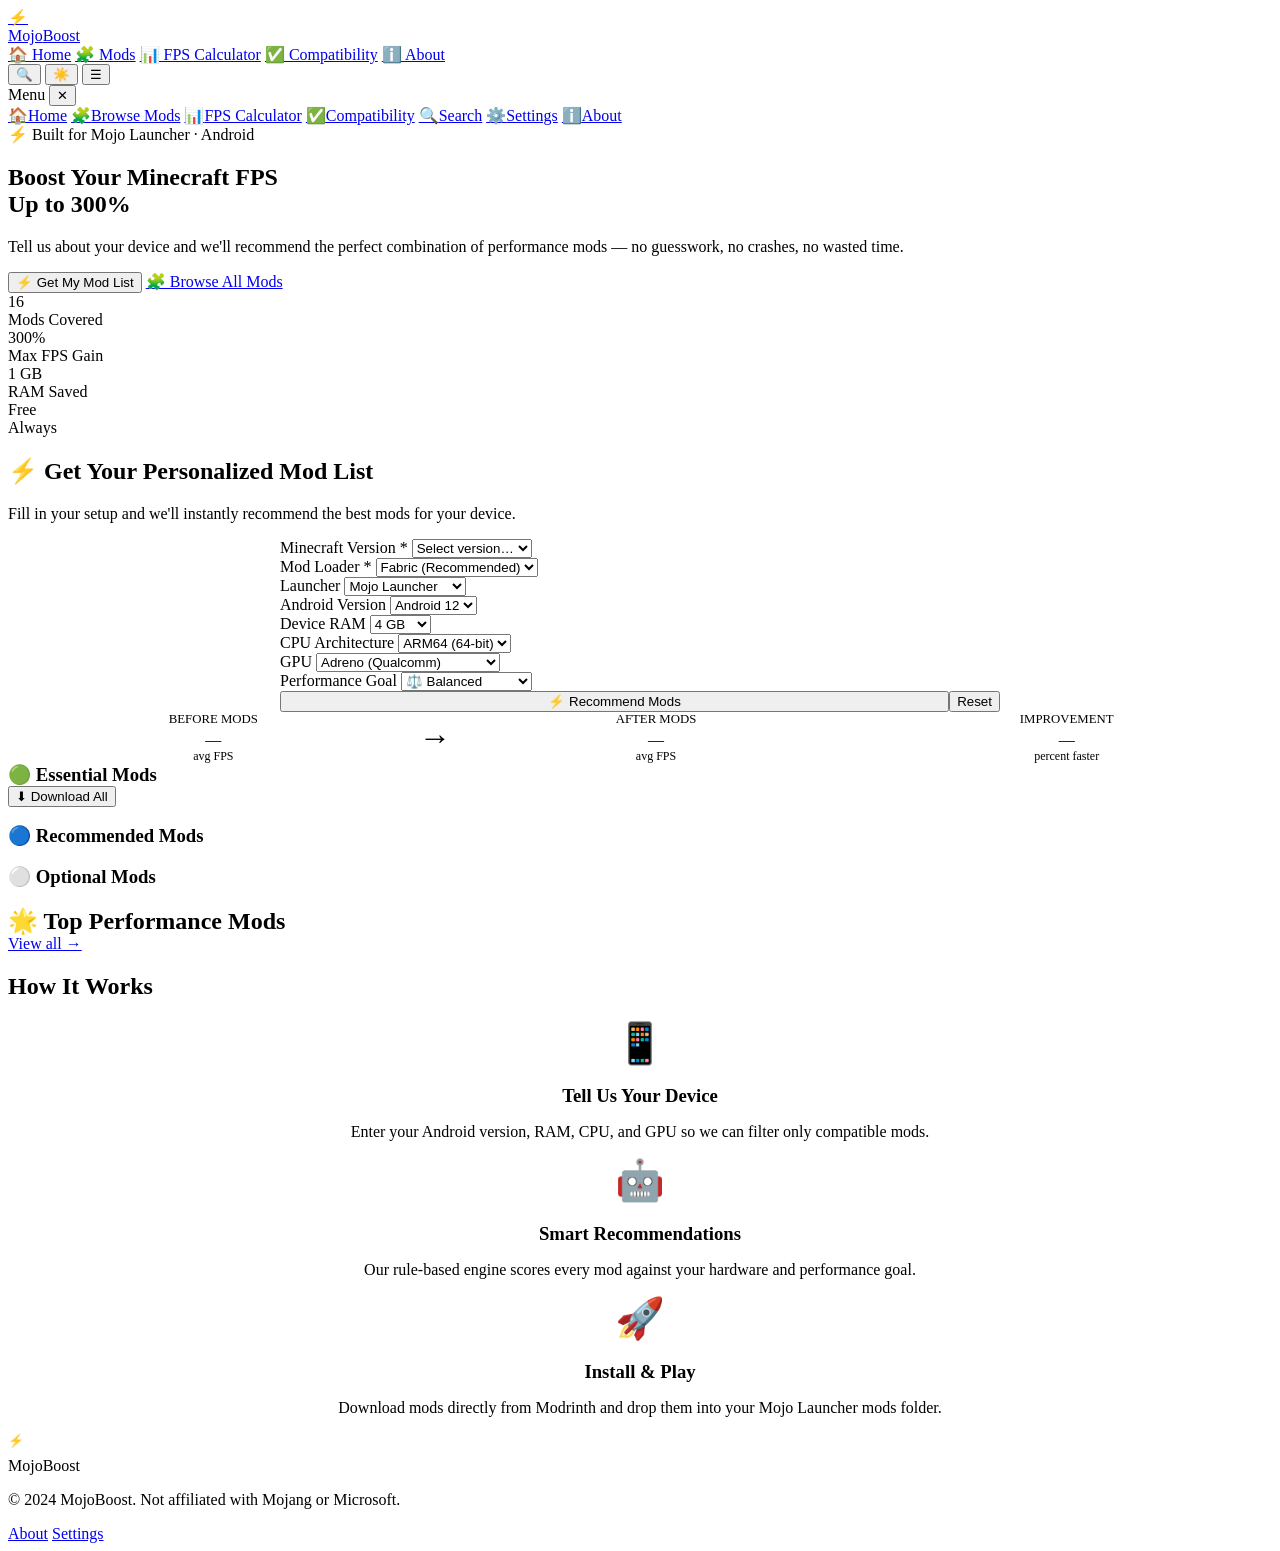
==== index.html @ 6d7172f8 "Add files via upload" ====
<!DOCTYPE html>
<html lang="en">
<head>
<meta charset="UTF-8"/>
<meta name="viewport" content="width=device-width,initial-scale=1"/>
<title>MojoBoost — Best Minecraft Performance Mods for Mojo Launcher</title>
<meta name="description" content="Get personalized Minecraft performance mod recommendations for Mojo Launcher on Android. Boost FPS, reduce lag, save battery."/>
<meta name="theme-color" content="#22c55e"/>
<link rel="manifest" href="manifest.json"/>
<link rel="stylesheet" href="css/main.css"/>
<link rel="stylesheet" href="css/animations.css"/>
</head>
<body>
<div class="page-wrapper">

<!-- Navbar -->
<nav class="navbar" role="navigation" aria-label="Main navigation">
  <div class="container navbar-inner">
    <a href="index.html" class="nav-logo">
      <div class="logo-icon">⚡</div>
      <span class="logo-text">Mojo<span class="logo-boost">Boost</span></span>
    </a>
    <div class="nav-links">
      <a href="index.html"         class="nav-link">🏠 Home</a>
      <a href="mods.html"          class="nav-link">🧩 Mods</a>
      <a href="calculator.html"    class="nav-link">📊 FPS Calculator</a>
      <a href="compatibility.html" class="nav-link">✅ Compatibility</a>
      <a href="about.html"         class="nav-link">ℹ️ About</a>
    </div>
    <div class="nav-spacer"></div>
    <div class="nav-actions">
      <button class="nav-btn" id="navSearchBtn" aria-label="Search mods">🔍</button>
      <button class="nav-btn" id="themeToggle"  aria-label="Toggle theme">☀️</button>
      <button class="nav-btn nav-menu-btn" id="menuBtn" aria-label="Open menu">☰</button>
    </div>
  </div>
</nav>

<!-- Mobile Drawer -->
<div class="mobile-drawer" id="mobileDrawer" role="dialog" aria-modal="true" aria-label="Navigation menu">
  <div class="drawer-backdrop" id="drawerBackdrop"></div>
  <div class="drawer-panel">
    <div class="drawer-header">
      <span class="font-bold">Menu</span>
      <button class="drawer-close" id="drawerClose" aria-label="Close menu">✕</button>
    </div>
    <a href="index.html"         class="drawer-nav-link"><span class="drawer-nav-icon">🏠</span>Home</a>
    <a href="mods.html"          class="drawer-nav-link"><span class="drawer-nav-icon">🧩</span>Browse Mods</a>
    <a href="calculator.html"    class="drawer-nav-link"><span class="drawer-nav-icon">📊</span>FPS Calculator</a>
    <a href="compatibility.html" class="drawer-nav-link"><span class="drawer-nav-icon">✅</span>Compatibility</a>
    <a href="search.html"        class="drawer-nav-link"><span class="drawer-nav-icon">🔍</span>Search</a>
    <a href="settings.html"      class="drawer-nav-link"><span class="drawer-nav-icon">⚙️</span>Settings</a>
    <a href="about.html"         class="drawer-nav-link"><span class="drawer-nav-icon">ℹ️</span>About</a>
  </div>
</div>

<main class="main-content">
<div class="container">

  <!-- Hero -->
  <section class="hero">
    <div class="hero-badge">⚡ Built for Mojo Launcher · Android</div>
    <h1 class="hero-title">
      Boost Your Minecraft FPS<br>
      <span class="accent">Up to 300%</span>
    </h1>
    <p class="hero-desc">
      Tell us about your device and we'll recommend the perfect combination of performance mods — no guesswork, no crashes, no wasted time.
    </p>
    <div class="hero-actions">
      <button class="btn btn-primary btn-lg" onclick="document.getElementById('recommender').scrollIntoView({behavior:'smooth'})">
        ⚡ Get My Mod List
      </button>
      <a href="mods.html" class="btn btn-secondary btn-lg">🧩 Browse All Mods</a>
    </div>
    <div class="hero-stats">
      <div class="stat-item"><div class="stat-value" id="statMods">16</div><div class="stat-label">Mods Covered</div></div>
      <div class="stat-item"><div class="stat-value">300%</div><div class="stat-label">Max FPS Gain</div></div>
      <div class="stat-item"><div class="stat-value">1 GB</div><div class="stat-label">RAM Saved</div></div>
      <div class="stat-item"><div class="stat-value">Free</div><div class="stat-label">Always</div></div>
    </div>
  </section>

  <!-- Recommender -->
  <section class="section" id="recommender">
    <h2 class="section-title">⚡ Get Your Personalized Mod List</h2>
    <p class="section-subtitle">Fill in your setup and we'll instantly recommend the best mods for your device.</p>

    <div class="card card-glass" style="max-width:720px;margin-inline:auto;">
      <div class="grid-2" style="gap:var(--sp-4)">

        <div class="form-group">
          <label class="form-label" for="r-version">Minecraft Version <span class="required">*</span></label>
          <select class="form-select" id="r-version">
            <option value="">Select version…</option>
            <option value="1.21">1.21</option>
            <option value="1.20">1.20.x</option>
            <option value="1.19">1.19.x</option>
            <option value="1.18">1.18.x</option>
            <option value="1.17">1.17.x</option>
            <option value="1.16">1.16.x</option>
          </select>
        </div>

        <div class="form-group">
          <label class="form-label" for="r-loader">Mod Loader <span class="required">*</span></label>
          <select class="form-select" id="r-loader">
            <option value="Fabric" selected>Fabric (Recommended)</option>
            <option value="Quilt">Quilt</option>
            <option value="NeoForge">NeoForge</option>
            <option value="Forge">Forge</option>
          </select>
        </div>

        <div class="form-group">
          <label class="form-label" for="r-launcher">Launcher</label>
          <select class="form-select" id="r-launcher">
            <option value="Mojo Launcher" selected>Mojo Launcher</option>
            <option value="PojavLauncher">PojavLauncher</option>
            <option value="Official Launcher">Official Launcher</option>
            <option value="Other">Other</option>
          </select>
        </div>

        <div class="form-group">
          <label class="form-label" for="r-android">Android Version</label>
          <select class="form-select" id="r-android">
            <option value="14">Android 14</option>
            <option value="13">Android 13</option>
            <option value="12" selected>Android 12</option>
            <option value="11">Android 11</option>
            <option value="10">Android 10</option>
            <option value="9">Android 9</option>
            <option value="8">Android 8</option>
          </select>
        </div>

        <div class="form-group">
          <label class="form-label" for="r-ram">Device RAM</label>
          <select class="form-select" id="r-ram">
            <option value="1">1 GB</option>
            <option value="2">2 GB</option>
            <option value="3">3 GB</option>
            <option value="4" selected>4 GB</option>
            <option value="6">6 GB</option>
            <option value="8">8 GB+</option>
          </select>
        </div>

        <div class="form-group">
          <label class="form-label" for="r-arch">CPU Architecture</label>
          <select class="form-select" id="r-arch">
            <option value="ARM64 (64-bit)" selected>ARM64 (64-bit)</option>
            <option value="ARM32 (32-bit)">ARM32 (32-bit)</option>
            <option value="x86">x86</option>
          </select>
        </div>

        <div class="form-group">
          <label class="form-label" for="r-gpu">GPU</label>
          <select class="form-select" id="r-gpu">
            <option value="Adreno" selected>Adreno (Qualcomm)</option>
            <option value="Mali">Mali (MediaTek / Samsung)</option>
            <option value="PowerVR">PowerVR</option>
            <option value="Other">Other</option>
          </select>
        </div>

        <div class="form-group">
          <label class="form-label" for="r-goal">Performance Goal</label>
          <select class="form-select" id="r-goal">
            <option value="Maximum FPS">🚀 Maximum FPS</option>
            <option value="Balanced" selected>⚖️ Balanced</option>
            <option value="Best Graphics">🎨 Best Graphics</option>
            <option value="Battery Saver">🔋 Battery Saver</option>
          </select>
        </div>

      </div>

      <div style="margin-top:var(--sp-6);display:flex;gap:var(--sp-3);flex-wrap:wrap;">
        <button class="btn btn-primary btn-lg" id="runRecommend" style="flex:1;min-width:200px">
          ⚡ Recommend Mods
        </button>
        <button class="btn btn-ghost" id="resetForm">Reset</button>
      </div>
    </div>

    <!-- Results -->
    <div id="resultsArea" class="hidden" style="margin-top:var(--sp-8)">

      <!-- FPS estimate banner -->
      <div class="card card-glass" id="fpsBanner" style="margin-bottom:var(--sp-6);background:var(--accent-glow);border-color:var(--accent-border)">
        <div style="display:flex;align-items:center;gap:var(--sp-6);flex-wrap:wrap;">
          <div style="text-align:center;flex:1;min-width:120px">
            <div style="font-size:.8rem;color:var(--text-muted);margin-bottom:4px">BEFORE MODS</div>
            <div class="stat-value" id="fpsBefore" style="color:var(--text-muted)">—</div>
            <div style="font-size:.75rem;color:var(--text-muted)">avg FPS</div>
          </div>
          <div style="font-size:2rem">→</div>
          <div style="text-align:center;flex:1;min-width:120px">
            <div style="font-size:.8rem;color:var(--text-muted);margin-bottom:4px">AFTER MODS</div>
            <div class="stat-value fps-number" id="fpsAfter">—</div>
            <div style="font-size:.75rem;color:var(--text-secondary)">avg FPS</div>
          </div>
          <div style="text-align:center;flex:1;min-width:120px">
            <div style="font-size:.8rem;color:var(--text-muted);margin-bottom:4px">IMPROVEMENT</div>
            <div class="stat-value" id="fpsGain" style="color:var(--accent)">—</div>
            <div style="font-size:.75rem;color:var(--text-secondary)">percent faster</div>
          </div>
        </div>
      </div>

      <!-- Warnings/notes -->
      <div id="notesArea"></div>

      <!-- Essential mods -->
      <div id="essentialSection" class="hidden">
        <div class="flex-between mb-4">
          <h3 class="section-title" style="margin:0">🟢 Essential Mods</h3>
          <button class="btn btn-primary btn-sm" id="downloadAllBtn">⬇ Download All</button>
        </div>
        <div class="grid-3" id="essentialGrid"></div>
      </div>

      <!-- Recommended mods -->
      <div id="recommendedSection" class="hidden" style="margin-top:var(--sp-8)">
        <h3 class="section-title">🔵 Recommended Mods</h3>
        <div class="grid-3" id="recommendedGrid"></div>
      </div>

      <!-- Optional mods -->
      <div id="optionalSection" class="hidden" style="margin-top:var(--sp-8)">
        <h3 class="section-title">⚪ Optional Mods</h3>
        <div class="grid-3" id="optionalGrid"></div>
      </div>

    </div>
  </section>

  <!-- Featured Mods -->
  <section class="section">
    <div class="flex-between mb-6">
      <h2 class="section-title" style="margin:0">🌟 Top Performance Mods</h2>
      <a href="mods.html" class="btn btn-ghost btn-sm">View all →</a>
    </div>
    <div class="grid-3" id="featuredGrid"></div>
  </section>

  <!-- How it works -->
  <section class="section">
    <h2 class="section-title text-center">How It Works</h2>
    <div class="grid-3">
      <div class="card card-sm reveal" style="text-align:center">
        <div style="font-size:2.5rem;margin-bottom:var(--sp-3)">📱</div>
        <h3 style="font-weight:700;margin-bottom:var(--sp-2)">Tell Us Your Device</h3>
        <p class="text-secondary text-sm">Enter your Android version, RAM, CPU, and GPU so we can filter only compatible mods.</p>
      </div>
      <div class="card card-sm reveal delay-2" style="text-align:center">
        <div style="font-size:2.5rem;margin-bottom:var(--sp-3)">🤖</div>
        <h3 style="font-weight:700;margin-bottom:var(--sp-2)">Smart Recommendations</h3>
        <p class="text-secondary text-sm">Our rule-based engine scores every mod against your hardware and performance goal.</p>
      </div>
      <div class="card card-sm reveal delay-4" style="text-align:center">
        <div style="font-size:2.5rem;margin-bottom:var(--sp-3)">🚀</div>
        <h3 style="font-weight:700;margin-bottom:var(--sp-2)">Install & Play</h3>
        <p class="text-secondary text-sm">Download mods directly from Modrinth and drop them into your Mojo Launcher mods folder.</p>
      </div>
    </div>
  </section>

</div>
</main>

<footer class="footer">
  <div class="container footer-inner">
    <div class="footer-brand">
      <div class="nav-logo">
        <div class="logo-icon" style="width:24px;height:24px;font-size:.8rem">⚡</div>
        <span>Mojo<span class="logo-boost">Boost</span></span>
      </div>
    </div>
    <p class="footer-copy">© 2024 MojoBoost. Not affiliated with Mojang or Microsoft.</p>
    <div class="footer-links">
      <a href="about.html"    class="footer-link">About</a>
      <a href="settings.html" class="footer-link">Settings</a>
    </div>
  </div>
</footer>

</div><!-- page-wrapper -->
<div id="toastContainer" class="toast-container"></div>

<script src="js/mods-data.js"></script>
<script src="js/recommendation-engine.js"></script>
<script src="js/app.js"></script>
<script>
// Home page logic
document.addEventListener("DOMContentLoaded", () => {
  // Featured mods
  const featured = MODS_DB.filter(m => m.featured).slice(0,3);
  document.getElementById("featuredGrid").innerHTML = featured.map(m => renderModCard(m)).join("");
  initScrollReveal();

  // Recommend button
  document.getElementById("runRecommend").addEventListener("click", runRecommendation);
  document.getElementById("resetForm").addEventListener("click", () => {
    document.getElementById("resultsArea").classList.add("hidden");
    Toast.show("Form reset", "info");
  });
});

function runRecommendation() {
  const config = {
    mcVersion:      document.getElementById("r-version").value,
    modLoader:      document.getElementById("r-loader").value,
    launcher:       document.getElementById("r-launcher").value,
    androidVersion: document.getElementById("r-android").value,
    ram:            document.getElementById("r-ram").value,
    cpuArch:        document.getElementById("r-arch").value,
    gpu:            document.getElementById("r-gpu").value,
    goal:           document.getElementById("r-goal").value
  };

  if (!config.mcVersion) { Toast.show("Please select a Minecraft version", "warning"); return; }

  const btn = document.getElementById("runRecommend");
  btn.textContent = "⏳ Analyzing…";
  btn.disabled = true;

  setTimeout(() => {
    const result = RecommendationEngine.recommend(config);
    renderResults(result);
    btn.textContent = "⚡ Recommend Mods";
    btn.disabled = false;
    document.getElementById("resultsArea").scrollIntoView({ behavior: "smooth" });
  }, 400);
}

function renderResults(result) {
  const area = document.getElementById("resultsArea");
  area.classList.remove("hidden");

  // FPS banner
  document.getElementById("fpsBefore").textContent = result.fpsEstimate.before + " FPS";
  document.getElementById("fpsAfter").textContent  = result.fpsEstimate.after  + " FPS";
  document.getElementById("fpsGain").textContent   = "+" + result.fpsEstimate.percentage + "%";

  // Notes & warnings
  const notesArea = document.getElementById("notesArea");
  notesArea.innerHTML = [...result.warnings, ...result.notes].map(n =>
    `<div class="card card-sm" style="margin-bottom:var(--sp-3);border-left:3px solid ${n.type==='warning'?'#fbbf24':'#60a5fa'}">
      <p class="text-sm">${n.text}</p>
    </div>`
  ).join("");

  // Essential
  const essSection = document.getElementById("essentialSection");
  const essGrid    = document.getElementById("essentialGrid");
  if (result.essential.length > 0) {
    essGrid.innerHTML = result.essential.map((r,i) => renderResultCard(r,i)).join("");
    essSection.classList.remove("hidden");

    // Download all
    document.getElementById("downloadAllBtn").onclick = () =>
      handleDownloadAll(result.essential.map(r => r.mod));
  } else {
    essSection.classList.add("hidden");
  }

  // Recommended
  const recSection = document.getElementById("recommendedSection");
  const recGrid    = document.getElementById("recommendedGrid");
  if (result.recommended.length > 0) {
    recGrid.innerHTML = result.recommended.map((r,i) => renderResultCard(r,i)).join("");
    recSection.classList.remove("hidden");
  } else { recSection.classList.add("hidden"); }

  // Optional
  const optSection = document.getElementById("optionalSection");
  const optGrid    = document.getElementById("optionalGrid");
  if (result.optional.length > 0) {
    optGrid.innerHTML = result.optional.map((r,i) => renderResultCard(r,i)).join("");
    optSection.classList.remove("hidden");
  } else { optSection.classList.add("hidden"); }

  initScrollReveal();
  Toast.show(`Found ${result.all.length} compatible mods!`, "success");
}
</script>
</body>
</html>
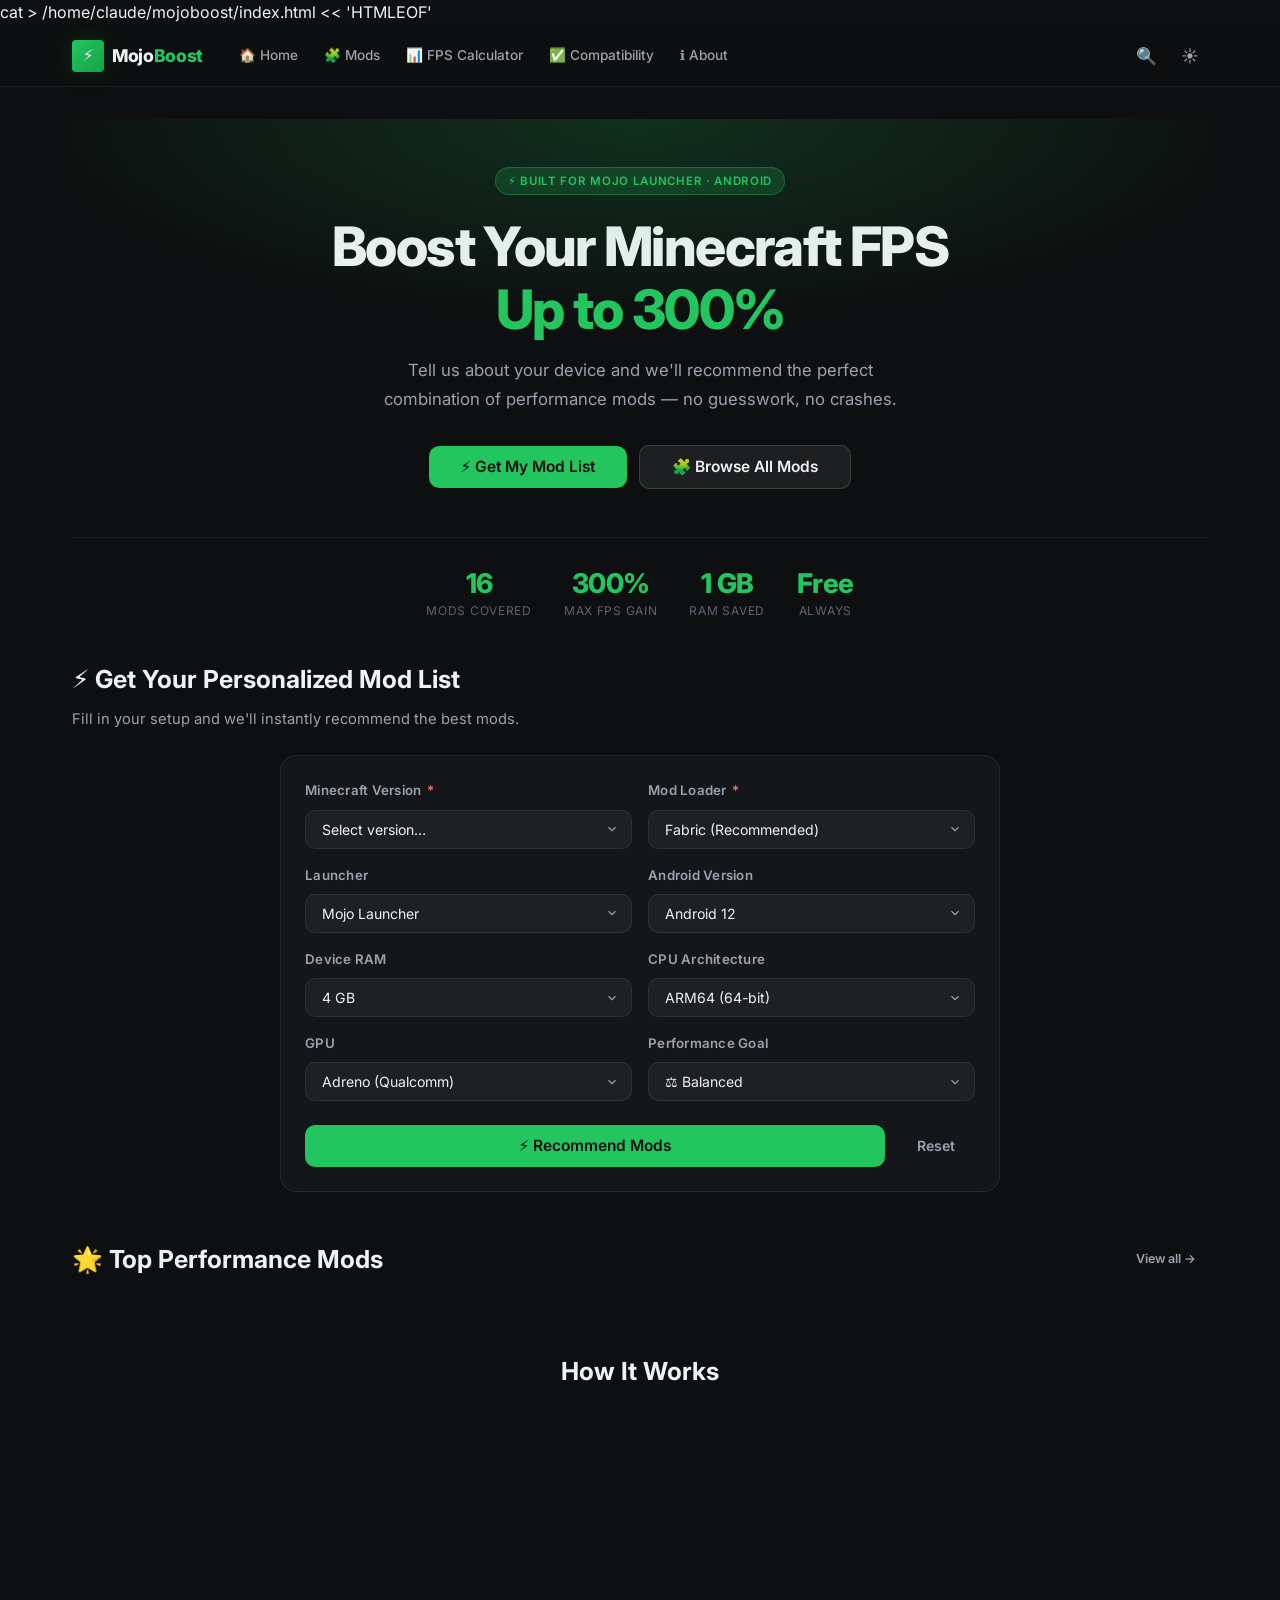
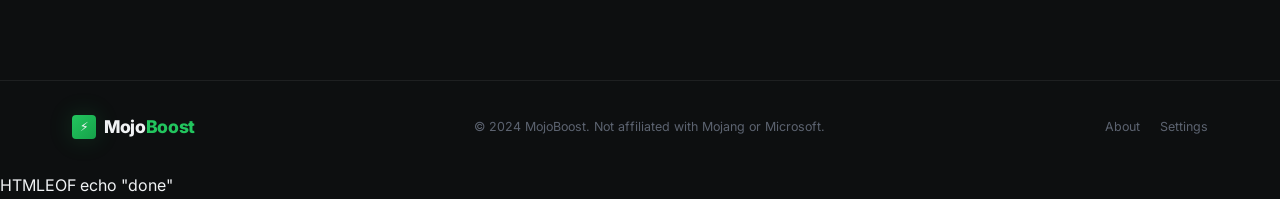
==== commit ca15459e: "Update index.html" ====
--- a/index.html
+++ b/index.html
@@ -1,10 +1,11 @@
+cat > /home/claude/mojoboost/index.html << 'HTMLEOF'
 <!DOCTYPE html>
 <html lang="en">
 <head>
 <meta charset="UTF-8"/>
 <meta name="viewport" content="width=device-width,initial-scale=1"/>
 <title>MojoBoost — Best Minecraft Performance Mods for Mojo Launcher</title>
-<meta name="description" content="Get personalized Minecraft performance mod recommendations for Mojo Launcher on Android. Boost FPS, reduce lag, save battery."/>
+<meta name="description" content="Get personalized Minecraft performance mod recommendations for Mojo Launcher on Android."/>
 <meta name="theme-color" content="#22c55e"/>
 <link rel="manifest" href="manifest.json"/>
 <link rel="stylesheet" href="css/main.css"/>
@@ -13,8 +14,7 @@
 <body>
 <div class="page-wrapper">
 
-<!-- Navbar -->
-<nav class="navbar" role="navigation" aria-label="Main navigation">
+<nav class="navbar" role="navigation">
   <div class="container navbar-inner">
     <a href="index.html" class="nav-logo">
       <div class="logo-icon">⚡</div>
@@ -29,20 +29,19 @@
     </div>
     <div class="nav-spacer"></div>
     <div class="nav-actions">
-      <button class="nav-btn" id="navSearchBtn" aria-label="Search mods">🔍</button>
-      <button class="nav-btn" id="themeToggle"  aria-label="Toggle theme">☀️</button>
+      <button class="nav-btn" id="navSearchBtn" aria-label="Search">🔍</button>
+      <button class="nav-btn" id="themeToggle" aria-label="Toggle theme">☀️</button>
       <button class="nav-btn nav-menu-btn" id="menuBtn" aria-label="Open menu">☰</button>
     </div>
   </div>
 </nav>
 
-<!-- Mobile Drawer -->
-<div class="mobile-drawer" id="mobileDrawer" role="dialog" aria-modal="true" aria-label="Navigation menu">
+<div class="mobile-drawer" id="mobileDrawer" role="dialog" aria-modal="true">
   <div class="drawer-backdrop" id="drawerBackdrop"></div>
   <div class="drawer-panel">
     <div class="drawer-header">
       <span class="font-bold">Menu</span>
-      <button class="drawer-close" id="drawerClose" aria-label="Close menu">✕</button>
+      <button class="drawer-close" id="drawerClose">✕</button>
     </div>
     <a href="index.html"         class="drawer-nav-link"><span class="drawer-nav-icon">🏠</span>Home</a>
     <a href="mods.html"          class="drawer-nav-link"><span class="drawer-nav-icon">🧩</span>Browse Mods</a>
@@ -57,7 +56,6 @@
 <main class="main-content">
 <div class="container">
 
-  <!-- Hero -->
   <section class="hero">
     <div class="hero-badge">⚡ Built for Mojo Launcher · Android</div>
     <h1 class="hero-title">
@@ -65,7 +63,7 @@
       <span class="accent">Up to 300%</span>
     </h1>
     <p class="hero-desc">
-      Tell us about your device and we'll recommend the perfect combination of performance mods — no guesswork, no crashes, no wasted time.
+      Tell us about your device and we'll recommend the perfect combination of performance mods — no guesswork, no crashes.
     </p>
     <div class="hero-actions">
       <button class="btn btn-primary btn-lg" onclick="document.getElementById('recommender').scrollIntoView({behavior:'smooth'})">
@@ -74,7 +72,7 @@
       <a href="mods.html" class="btn btn-secondary btn-lg">🧩 Browse All Mods</a>
     </div>
     <div class="hero-stats">
-      <div class="stat-item"><div class="stat-value" id="statMods">16</div><div class="stat-label">Mods Covered</div></div>
+      <div class="stat-item"><div class="stat-value">16</div><div class="stat-label">Mods Covered</div></div>
       <div class="stat-item"><div class="stat-value">300%</div><div class="stat-label">Max FPS Gain</div></div>
       <div class="stat-item"><div class="stat-value">1 GB</div><div class="stat-label">RAM Saved</div></div>
       <div class="stat-item"><div class="stat-value">Free</div><div class="stat-label">Always</div></div>
@@ -84,7 +82,13 @@
   <!-- Recommender -->
   <section class="section" id="recommender">
     <h2 class="section-title">⚡ Get Your Personalized Mod List</h2>
-    <p class="section-subtitle">Fill in your setup and we'll instantly recommend the best mods for your device.</p>
+    <p class="section-subtitle">Fill in your setup and we'll instantly recommend the best mods.</p>
+
+    <!-- Error banner (hidden by default) -->
+    <div id="errorBanner" style="display:none;background:rgba(239,68,68,.15);border:1px solid rgba(239,68,68,.3);
+      border-radius:10px;padding:12px 16px;margin-bottom:16px;color:#f87171;font-size:.9rem">
+      ⚠️ <span id="errorMsg"></span>
+    </div>
 
     <div class="card card-glass" style="max-width:720px;margin-inline:auto;">
       <div class="grid-2" style="gap:var(--sp-4)">
@@ -187,50 +191,45 @@
     </div>
 
     <!-- Results -->
-    <div id="resultsArea" class="hidden" style="margin-top:var(--sp-8)">
-
-      <!-- FPS estimate banner -->
+    <div id="resultsArea" style="display:none;margin-top:var(--sp-8)">
+
       <div class="card card-glass" id="fpsBanner" style="margin-bottom:var(--sp-6);background:var(--accent-glow);border-color:var(--accent-border)">
         <div style="display:flex;align-items:center;gap:var(--sp-6);flex-wrap:wrap;">
-          <div style="text-align:center;flex:1;min-width:120px">
-            <div style="font-size:.8rem;color:var(--text-muted);margin-bottom:4px">BEFORE MODS</div>
-            <div class="stat-value" id="fpsBefore" style="color:var(--text-muted)">—</div>
-            <div style="font-size:.75rem;color:var(--text-muted)">avg FPS</div>
+          <div style="text-align:center;flex:1;min-width:100px">
+            <div style="font-size:.75rem;color:var(--text-muted);margin-bottom:4px">BEFORE MODS</div>
+            <div class="stat-value" id="fpsBefore" style="color:var(--text-muted);font-size:1.6rem">—</div>
+            <div style="font-size:.72rem;color:var(--text-muted)">avg FPS</div>
           </div>
-          <div style="font-size:2rem">→</div>
-          <div style="text-align:center;flex:1;min-width:120px">
-            <div style="font-size:.8rem;color:var(--text-muted);margin-bottom:4px">AFTER MODS</div>
-            <div class="stat-value fps-number" id="fpsAfter">—</div>
-            <div style="font-size:.75rem;color:var(--text-secondary)">avg FPS</div>
+          <div style="font-size:1.8rem">→</div>
+          <div style="text-align:center;flex:1;min-width:100px">
+            <div style="font-size:.75rem;color:var(--text-muted);margin-bottom:4px">AFTER MODS</div>
+            <div class="stat-value" id="fpsAfter" style="font-size:1.6rem">—</div>
+            <div style="font-size:.72rem;color:var(--text-secondary)">avg FPS</div>
           </div>
-          <div style="text-align:center;flex:1;min-width:120px">
-            <div style="font-size:.8rem;color:var(--text-muted);margin-bottom:4px">IMPROVEMENT</div>
-            <div class="stat-value" id="fpsGain" style="color:var(--accent)">—</div>
-            <div style="font-size:.75rem;color:var(--text-secondary)">percent faster</div>
+          <div style="text-align:center;flex:1;min-width:100px">
+            <div style="font-size:.75rem;color:var(--text-muted);margin-bottom:4px">IMPROVEMENT</div>
+            <div class="stat-value" id="fpsGain" style="color:var(--accent);font-size:1.6rem">—</div>
+            <div style="font-size:.72rem;color:var(--text-secondary)">percent faster</div>
           </div>
         </div>
       </div>
 
-      <!-- Warnings/notes -->
       <div id="notesArea"></div>
 
-      <!-- Essential mods -->
-      <div id="essentialSection" class="hidden">
-        <div class="flex-between mb-4">
+      <div id="essentialSection" style="display:none">
+        <div style="display:flex;align-items:center;justify-content:space-between;margin-bottom:var(--sp-4);flex-wrap:wrap;gap:var(--sp-3)">
           <h3 class="section-title" style="margin:0">🟢 Essential Mods</h3>
           <button class="btn btn-primary btn-sm" id="downloadAllBtn">⬇ Download All</button>
         </div>
         <div class="grid-3" id="essentialGrid"></div>
       </div>
 
-      <!-- Recommended mods -->
-      <div id="recommendedSection" class="hidden" style="margin-top:var(--sp-8)">
+      <div id="recommendedSection" style="display:none;margin-top:var(--sp-8)">
         <h3 class="section-title">🔵 Recommended Mods</h3>
         <div class="grid-3" id="recommendedGrid"></div>
       </div>
 
-      <!-- Optional mods -->
-      <div id="optionalSection" class="hidden" style="margin-top:var(--sp-8)">
+      <div id="optionalSection" style="display:none;margin-top:var(--sp-8)">
         <h3 class="section-title">⚪ Optional Mods</h3>
         <div class="grid-3" id="optionalGrid"></div>
       </div>
@@ -238,33 +237,31 @@
     </div>
   </section>
 
-  <!-- Featured Mods -->
   <section class="section">
-    <div class="flex-between mb-6">
+    <div style="display:flex;align-items:center;justify-content:space-between;margin-bottom:var(--sp-6);flex-wrap:wrap;gap:var(--sp-3)">
       <h2 class="section-title" style="margin:0">🌟 Top Performance Mods</h2>
       <a href="mods.html" class="btn btn-ghost btn-sm">View all →</a>
     </div>
     <div class="grid-3" id="featuredGrid"></div>
   </section>
 
-  <!-- How it works -->
   <section class="section">
     <h2 class="section-title text-center">How It Works</h2>
     <div class="grid-3">
       <div class="card card-sm reveal" style="text-align:center">
-        <div style="font-size:2.5rem;margin-bottom:var(--sp-3)">📱</div>
+        <div style="font-size:2.2rem;margin-bottom:var(--sp-3)">📱</div>
         <h3 style="font-weight:700;margin-bottom:var(--sp-2)">Tell Us Your Device</h3>
         <p class="text-secondary text-sm">Enter your Android version, RAM, CPU, and GPU so we can filter only compatible mods.</p>
       </div>
-      <div class="card card-sm reveal delay-2" style="text-align:center">
-        <div style="font-size:2.5rem;margin-bottom:var(--sp-3)">🤖</div>
+      <div class="card card-sm reveal" style="text-align:center">
+        <div style="font-size:2.2rem;margin-bottom:var(--sp-3)">🤖</div>
         <h3 style="font-weight:700;margin-bottom:var(--sp-2)">Smart Recommendations</h3>
         <p class="text-secondary text-sm">Our rule-based engine scores every mod against your hardware and performance goal.</p>
       </div>
-      <div class="card card-sm reveal delay-4" style="text-align:center">
-        <div style="font-size:2.5rem;margin-bottom:var(--sp-3)">🚀</div>
+      <div class="card card-sm reveal" style="text-align:center">
+        <div style="font-size:2.2rem;margin-bottom:var(--sp-3)">🚀</div>
         <h3 style="font-weight:700;margin-bottom:var(--sp-2)">Install & Play</h3>
-        <p class="text-secondary text-sm">Download mods directly from Modrinth and drop them into your Mojo Launcher mods folder.</p>
+        <p class="text-secondary text-sm">Download mods from Modrinth and drop them into your Mojo Launcher mods folder.</p>
       </div>
     </div>
   </section>
@@ -274,11 +271,9 @@
 
 <footer class="footer">
   <div class="container footer-inner">
-    <div class="footer-brand">
-      <div class="nav-logo">
-        <div class="logo-icon" style="width:24px;height:24px;font-size:.8rem">⚡</div>
-        <span>Mojo<span class="logo-boost">Boost</span></span>
-      </div>
+    <div class="nav-logo">
+      <div class="logo-icon" style="width:24px;height:24px;font-size:.8rem">⚡</div>
+      <span>Mojo<span class="logo-boost">Boost</span></span>
     </div>
     <p class="footer-copy">© 2024 MojoBoost. Not affiliated with Mojang or Microsoft.</p>
     <div class="footer-links">
@@ -288,31 +283,59 @@
   </div>
 </footer>
 
-</div><!-- page-wrapper -->
+</div>
 <div id="toastContainer" class="toast-container"></div>
 
 <script src="js/mods-data.js"></script>
 <script src="js/recommendation-engine.js"></script>
 <script src="js/app.js"></script>
 <script>
-// Home page logic
-document.addEventListener("DOMContentLoaded", () => {
+document.addEventListener("DOMContentLoaded", function() {
+
+  // Check scripts loaded
+  if (typeof MODS_DB === "undefined") {
+    showError("mods-data.js failed to load. Check your js/ folder on GitHub.");
+    return;
+  }
+  if (typeof RecommendationEngine === "undefined") {
+    showError("recommendation-engine.js failed to load. Check your js/ folder on GitHub.");
+    return;
+  }
+
   // Featured mods
-  const featured = MODS_DB.filter(m => m.featured).slice(0,3);
-  document.getElementById("featuredGrid").innerHTML = featured.map(m => renderModCard(m)).join("");
+  try {
+    var featured = MODS_DB.filter(function(m){ return m.featured; }).slice(0,3);
+    document.getElementById("featuredGrid").innerHTML = featured.map(function(m){ return renderModCard(m); }).join("");
+  } catch(e) { console.error("Featured mods error:", e); }
+
   initScrollReveal();
 
-  // Recommend button
   document.getElementById("runRecommend").addEventListener("click", runRecommendation);
-  document.getElementById("resetForm").addEventListener("click", () => {
-    document.getElementById("resultsArea").classList.add("hidden");
-    Toast.show("Form reset", "info");
+  document.getElementById("resetForm").addEventListener("click", function() {
+    document.getElementById("resultsArea").style.display = "none";
+    hideError();
   });
 });
 
+function showError(msg) {
+  document.getElementById("errorMsg").textContent = msg;
+  document.getElementById("errorBanner").style.display = "block";
+}
+function hideError() {
+  document.getElementById("errorBanner").style.display = "none";
+}
+
 function runRecommendation() {
-  const config = {
-    mcVersion:      document.getElementById("r-version").value,
+  hideError();
+
+  var version = document.getElementById("r-version").value;
+  if (!version) {
+    showError("Please select a Minecraft version first.");
+    return;
+  }
+
+  var config = {
+    mcVersion:      version,
     modLoader:      document.getElementById("r-loader").value,
     launcher:       document.getElementById("r-launcher").value,
     androidVersion: document.getElementById("r-android").value,
@@ -322,71 +345,69 @@
     goal:           document.getElementById("r-goal").value
   };
 
-  if (!config.mcVersion) { Toast.show("Please select a Minecraft version", "warning"); return; }
-
-  const btn = document.getElementById("runRecommend");
+  var btn = document.getElementById("runRecommend");
   btn.textContent = "⏳ Analyzing…";
   btn.disabled = true;
 
-  setTimeout(() => {
-    const result = RecommendationEngine.recommend(config);
-    renderResults(result);
+  setTimeout(function() {
+    try {
+      var result = RecommendationEngine.recommend(config);
+      renderResults(result);
+      document.getElementById("resultsArea").scrollIntoView({ behavior: "smooth" });
+    } catch(e) {
+      showError("Something went wrong: " + e.message);
+      console.error(e);
+    }
     btn.textContent = "⚡ Recommend Mods";
     btn.disabled = false;
-    document.getElementById("resultsArea").scrollIntoView({ behavior: "smooth" });
-  }, 400);
+  }, 300);
 }
 
 function renderResults(result) {
-  const area = document.getElementById("resultsArea");
-  area.classList.remove("hidden");
-
-  // FPS banner
+  document.getElementById("resultsArea").style.display = "block";
+
   document.getElementById("fpsBefore").textContent = result.fpsEstimate.before + " FPS";
   document.getElementById("fpsAfter").textContent  = result.fpsEstimate.after  + " FPS";
   document.getElementById("fpsGain").textContent   = "+" + result.fpsEstimate.percentage + "%";
 
-  // Notes & warnings
-  const notesArea = document.getElementById("notesArea");
-  notesArea.innerHTML = [...result.warnings, ...result.notes].map(n =>
-    `<div class="card card-sm" style="margin-bottom:var(--sp-3);border-left:3px solid ${n.type==='warning'?'#fbbf24':'#60a5fa'}">
-      <p class="text-sm">${n.text}</p>
-    </div>`
-  ).join("");
-
-  // Essential
-  const essSection = document.getElementById("essentialSection");
-  const essGrid    = document.getElementById("essentialGrid");
+  var notesArea = document.getElementById("notesArea");
+  notesArea.innerHTML = [].concat(result.warnings, result.notes).map(function(n) {
+    return '<div class="card card-sm" style="margin-bottom:var(--sp-3);border-left:3px solid ' +
+      (n.type==="warning" ? "#fbbf24" : "#60a5fa") + '"><p class="text-sm">' + n.text + "</p></div>";
+  }).join("");
+
+  var essSection = document.getElementById("essentialSection");
+  var essGrid    = document.getElementById("essentialGrid");
   if (result.essential.length > 0) {
-    essGrid.innerHTML = result.essential.map((r,i) => renderResultCard(r,i)).join("");
-    essSection.classList.remove("hidden");
-
-    // Download all
-    document.getElementById("downloadAllBtn").onclick = () =>
-      handleDownloadAll(result.essential.map(r => r.mod));
-  } else {
-    essSection.classList.add("hidden");
+    essGrid.innerHTML = result.essential.map(function(r,i){ return renderResultCard(r,i); }).join("");
+    essSection.style.display = "block";
+    document.getElementById("downloadAllBtn").onclick = function() {
+      handleDownloadAll(result.essential.map(function(r){ return r.mod; }));
+    };
+  } else { essSection.style.display = "none"; }
+
+  var recSection = document.getElementById("recommendedSection");
+  var recGrid    = document.getElementById("recommendedGrid");
+  if (result.recommended.length > 0) {
+    recGrid.innerHTML = result.recommended.map(function(r,i){ return renderResultCard(r,i); }).join("");
+    recSection.style.display = "block";
+  } else { recSection.style.display = "none"; }
+
+  var optSection = document.getElementById("optionalSection");
+  var optGrid    = document.getElementById("optionalGrid");
+  if (result.optional.length > 0) {
+    optGrid.innerHTML = result.optional.map(function(r,i){ return renderResultCard(r,i); }).join("");
+    optSection.style.display = "block";
+  } else { optSection.style.display = "none"; }
+
+  initScrollReveal();
+
+  if (typeof Toast !== "undefined") {
+    Toast.show("Found " + result.all.length + " compatible mods!", "success");
   }
-
-  // Recommended
-  const recSection = document.getElementById("recommendedSection");
-  const recGrid    = document.getElementById("recommendedGrid");
-  if (result.recommended.length > 0) {
-    recGrid.innerHTML = result.recommended.map((r,i) => renderResultCard(r,i)).join("");
-    recSection.classList.remove("hidden");
-  } else { recSection.classList.add("hidden"); }
-
-  // Optional
-  const optSection = document.getElementById("optionalSection");
-  const optGrid    = document.getElementById("optionalGrid");
-  if (result.optional.length > 0) {
-    optGrid.innerHTML = result.optional.map((r,i) => renderResultCard(r,i)).join("");
-    optSection.classList.remove("hidden");
-  } else { optSection.classList.add("hidden"); }
-
-  initScrollReveal();
-  Toast.show(`Found ${result.all.length} compatible mods!`, "success");
 }
 </script>
 </body>
 </html>
+HTMLEOF
+echo "done"
--- a/css/main.css
+++ b/css/main.css
@@ -0,0 +1,376 @@
+/* ============================================================
+   MojoBoost — main.css
+   Design system, reset, layout, dark/light mode
+   ============================================================ */
+
+@import url('https://fonts.googleapis.com/css2?family=Inter:wght@300;400;500;600;700;800&family=JetBrains+Mono:wght@400;600&display=swap');
+
+:root {
+  --accent:        #22c55e;
+  --accent-dim:    #16a34a;
+  --accent-glow:   rgba(34,197,94,0.18);
+  --accent-border: rgba(34,197,94,0.30);
+  --bg-base:       #0d0f10;
+  --bg-surface:    #141618;
+  --bg-card:       #1a1d1f;
+  --bg-card-hover: #202428;
+  --bg-input:      #1e2124;
+  --bg-overlay:    rgba(13,15,16,0.88);
+  --text-primary:  #f0f2f4;
+  --text-secondary:#9ba3af;
+  --text-muted:    #5c6370;
+  --text-inverse:  #0d0f10;
+  --border:        rgba(255,255,255,0.07);
+  --border-hover:  rgba(255,255,255,0.14);
+  --border-accent: var(--accent-border);
+  --shadow-sm:  0 1px 3px rgba(0,0,0,.45);
+  --shadow-md:  0 4px 16px rgba(0,0,0,.55);
+  --shadow-lg:  0 8px 40px rgba(0,0,0,.70);
+  --shadow-accent: 0 0 24px var(--accent-glow);
+  --r-sm:4px; --r-md:10px; --r-lg:16px; --r-xl:24px; --r-full:9999px;
+  --sp-1:4px;--sp-2:8px;--sp-3:12px;--sp-4:16px;--sp-5:20px;
+  --sp-6:24px;--sp-8:32px;--sp-10:40px;--sp-12:48px;--sp-16:64px;
+  --font-sans:'Inter',system-ui,sans-serif;
+  --font-mono:'JetBrains Mono','Fira Code',monospace;
+  --t-fast:120ms ease;--t-base:220ms ease;--t-slow:380ms cubic-bezier(.4,0,.2,1);
+  --z-nav:100;--z-drawer:200;--z-modal:300;--z-toast:400;
+}
+
+[data-theme="light"] {
+  --bg-base:#f4f6f8;--bg-surface:#ffffff;--bg-card:#ffffff;
+  --bg-card-hover:#f0f4f8;--bg-input:#f0f4f8;
+  --bg-overlay:rgba(244,246,248,0.92);
+  --text-primary:#0d0f10;--text-secondary:#4b5563;--text-muted:#9ca3af;
+  --border:rgba(0,0,0,0.08);--border-hover:rgba(0,0,0,0.16);
+  --shadow-sm:0 1px 3px rgba(0,0,0,.08);
+  --shadow-md:0 4px 16px rgba(0,0,0,.10);
+  --shadow-lg:0 8px 40px rgba(0,0,0,.14);
+}
+
+*,*::before,*::after{box-sizing:border-box;margin:0;padding:0}
+html{scroll-behavior:smooth;-webkit-text-size-adjust:100%}
+body{font-family:var(--font-sans);background:var(--bg-base);color:var(--text-primary);
+  line-height:1.6;min-height:100dvh;transition:background var(--t-base),color var(--t-base);
+  -webkit-font-smoothing:antialiased}
+a{color:inherit;text-decoration:none}
+img,svg{display:block;max-width:100%}
+button{font-family:inherit;cursor:pointer;border:none;background:none}
+input,select,textarea{font-family:inherit}
+ul,ol{list-style:none}
+
+::-webkit-scrollbar{width:5px;height:5px}
+::-webkit-scrollbar-track{background:transparent}
+::-webkit-scrollbar-thumb{background:var(--border-hover);border-radius:var(--r-full)}
+:focus-visible{outline:2px solid var(--accent);outline-offset:2px;border-radius:4px}
+::selection{background:var(--accent-glow);color:var(--accent)}
+
+/* Layout */
+.page-wrapper{display:flex;flex-direction:column;min-height:100dvh}
+.container{width:100%;max-width:1200px;margin-inline:auto;padding-inline:var(--sp-4)}
+@media(min-width:640px){.container{padding-inline:var(--sp-6)}}
+@media(min-width:1024px){.container{padding-inline:var(--sp-8)}}
+.main-content{flex:1;padding-block:var(--sp-8)}
+.section{margin-bottom:var(--sp-12)}
+.section-title{font-size:clamp(1.2rem,3vw,1.55rem);font-weight:700;margin-bottom:var(--sp-6)}
+.section-subtitle{font-size:.92rem;color:var(--text-secondary);margin-top:calc(-1 * var(--sp-4));margin-bottom:var(--sp-6)}
+
+/* Navbar */
+.navbar{position:sticky;top:0;z-index:var(--z-nav);background:var(--bg-overlay);
+  border-bottom:1px solid var(--border);backdrop-filter:blur(20px) saturate(1.4);
+  -webkit-backdrop-filter:blur(20px) saturate(1.4)}
+.navbar-inner{display:flex;align-items:center;gap:var(--sp-3);height:60px}
+.nav-logo{display:flex;align-items:center;gap:var(--sp-2);font-weight:800;
+  font-size:1.1rem;letter-spacing:-.02em;flex-shrink:0}
+.nav-logo .logo-icon{width:32px;height:32px;background:linear-gradient(135deg,var(--accent),var(--accent-dim));
+  border-radius:var(--r-sm);display:flex;align-items:center;justify-content:center;
+  font-size:1rem;box-shadow:var(--shadow-accent)}
+.nav-logo .logo-boost{color:var(--accent)}
+.nav-links{display:none;align-items:center;gap:2px;margin-left:var(--sp-3)}
+@media(min-width:768px){.nav-links{display:flex}}
+.nav-link{display:flex;align-items:center;gap:var(--sp-2);padding:var(--sp-2) var(--sp-3);
+  border-radius:var(--r-sm);font-size:.85rem;font-weight:500;color:var(--text-secondary);
+  transition:color var(--t-fast),background var(--t-fast)}
+.nav-link:hover,.nav-link.active{color:var(--text-primary);background:var(--border)}
+.nav-link.active{color:var(--accent)}
+.nav-spacer{flex:1}
+.nav-actions{display:flex;align-items:center;gap:var(--sp-2)}
+.nav-btn{width:36px;height:36px;border-radius:var(--r-sm);display:flex;align-items:center;
+  justify-content:center;color:var(--text-secondary);font-size:1.05rem;
+  transition:background var(--t-fast),color var(--t-fast)}
+.nav-btn:hover{background:var(--border);color:var(--text-primary)}
+.nav-menu-btn{display:flex}
+@media(min-width:768px){.nav-menu-btn{display:none}}
+
+/* Mobile Drawer */
+.mobile-drawer{position:fixed;inset:0;z-index:var(--z-drawer);display:flex;visibility:hidden}
+.mobile-drawer.open{visibility:visible}
+.drawer-backdrop{position:absolute;inset:0;background:rgba(0,0,0,.6);opacity:0;
+  transition:opacity var(--t-base);backdrop-filter:blur(4px)}
+.mobile-drawer.open .drawer-backdrop{opacity:1}
+.drawer-panel{position:relative;width:270px;height:100%;background:var(--bg-surface);
+  border-right:1px solid var(--border);padding:var(--sp-5);display:flex;
+  flex-direction:column;gap:var(--sp-1);transform:translateX(-100%);
+  transition:transform var(--t-slow);overflow-y:auto}
+.mobile-drawer.open .drawer-panel{transform:translateX(0)}
+.drawer-header{display:flex;align-items:center;justify-content:space-between;
+  margin-bottom:var(--sp-4);padding-bottom:var(--sp-4);border-bottom:1px solid var(--border)}
+.drawer-close{width:32px;height:32px;border-radius:var(--r-sm);display:flex;
+  align-items:center;justify-content:center;color:var(--text-secondary);font-size:1.1rem;
+  transition:background var(--t-fast)}
+.drawer-close:hover{background:var(--border)}
+.drawer-nav-link{display:flex;align-items:center;gap:var(--sp-3);padding:10px var(--sp-3);
+  border-radius:var(--r-sm);color:var(--text-secondary);font-weight:500;font-size:.92rem;
+  transition:background var(--t-fast),color var(--t-fast)}
+.drawer-nav-link:hover,.drawer-nav-link.active{background:var(--border);color:var(--text-primary)}
+.drawer-nav-link.active{color:var(--accent)}
+.drawer-nav-icon{font-size:1rem;width:20px;text-align:center}
+
+/* Hero */
+.hero{text-align:center;padding-block:var(--sp-12) var(--sp-10);position:relative;overflow:hidden}
+.hero::before{content:'';position:absolute;inset:0;
+  background:radial-gradient(ellipse 80% 55% at 50% 0%,var(--accent-glow),transparent 70%);
+  pointer-events:none}
+.hero-badge{display:inline-flex;align-items:center;gap:var(--sp-2);
+  background:var(--accent-glow);border:1px solid var(--accent-border);color:var(--accent);
+  font-size:.72rem;font-weight:600;letter-spacing:.06em;text-transform:uppercase;
+  padding:4px var(--sp-3);border-radius:var(--r-full);margin-bottom:var(--sp-5)}
+.hero-title{font-size:clamp(2rem,6vw,3.4rem);font-weight:800;line-height:1.15;
+  letter-spacing:-.03em;margin-bottom:var(--sp-4)}
+.hero-title .accent{color:var(--accent)}
+.hero-desc{font-size:clamp(.92rem,2vw,1.05rem);color:var(--text-secondary);
+  max-width:540px;margin-inline:auto;margin-bottom:var(--sp-8);line-height:1.7}
+.hero-actions{display:flex;align-items:center;justify-content:center;gap:var(--sp-3);flex-wrap:wrap}
+.hero-stats{display:flex;align-items:center;justify-content:center;
+  gap:var(--sp-8);margin-top:var(--sp-12);padding-top:var(--sp-8);
+  border-top:1px solid var(--border);flex-wrap:wrap}
+.stat-item{text-align:center}
+.stat-value{font-size:1.7rem;font-weight:800;color:var(--accent);letter-spacing:-.02em;line-height:1}
+.stat-label{font-size:.75rem;color:var(--text-muted);margin-top:4px;
+  text-transform:uppercase;letter-spacing:.06em}
+
+/* Cards */
+.card{background:var(--bg-card);border:1px solid var(--border);border-radius:var(--r-lg);
+  padding:var(--sp-6);transition:background var(--t-base),border-color var(--t-base),box-shadow var(--t-base)}
+.card:hover{background:var(--bg-card-hover);border-color:var(--border-hover);box-shadow:var(--shadow-md)}
+.card-sm{padding:var(--sp-4);border-radius:var(--r-md)}
+.card-glass{background:rgba(26,29,31,.65);backdrop-filter:blur(12px);-webkit-backdrop-filter:blur(12px)}
+[data-theme="light"] .card-glass{background:rgba(255,255,255,.75)}
+
+/* Mod Card */
+.mod-card{display:flex;flex-direction:column;gap:var(--sp-3);position:relative;overflow:hidden;cursor:pointer}
+.mod-card::before{content:'';position:absolute;top:0;left:0;right:0;height:2px;
+  background:linear-gradient(90deg,var(--accent),transparent);opacity:0;transition:opacity var(--t-base)}
+.mod-card:hover::before{opacity:1}
+.mod-card-header{display:flex;align-items:flex-start;gap:var(--sp-3)}
+.mod-icon{width:44px;height:44px;border-radius:var(--r-sm);background:var(--accent-glow);
+  border:1px solid var(--accent-border);display:flex;align-items:center;justify-content:center;
+  font-size:1.25rem;flex-shrink:0}
+.mod-card-info{flex:1;min-width:0}
+.mod-name{font-weight:700;font-size:.97rem;color:var(--text-primary);
+  white-space:nowrap;overflow:hidden;text-overflow:ellipsis}
+.mod-version{font-size:.72rem;color:var(--text-muted);font-family:var(--font-mono);margin-top:2px}
+.mod-card-fav{width:30px;height:30px;border-radius:var(--r-sm);display:flex;
+  align-items:center;justify-content:center;color:var(--text-muted);font-size:.95rem;
+  transition:background var(--t-fast),color var(--t-fast);flex-shrink:0}
+.mod-card-fav:hover{background:var(--border);color:#f87171}
+.mod-card-fav.active{color:#f87171}
+.mod-desc{font-size:.85rem;color:var(--text-secondary);line-height:1.5;
+  display:-webkit-box;-webkit-box-orient:vertical;-webkit-line-clamp:2;overflow:hidden}
+.mod-tags{display:flex;flex-wrap:wrap;gap:6px}
+.tag{display:inline-flex;align-items:center;gap:3px;padding:2px 8px;
+  border-radius:var(--r-full);font-size:.68rem;font-weight:600;letter-spacing:.03em;white-space:nowrap}
+.tag-loader{background:rgba(99,102,241,.15);color:#818cf8;border:1px solid rgba(99,102,241,.2)}
+.tag-version{background:rgba(34,197,94,.12);color:var(--accent);border:1px solid var(--accent-border)}
+.tag-fps{background:rgba(251,146,60,.12);color:#fb923c;border:1px solid rgba(251,146,60,.2)}
+.tag-mem{background:rgba(168,85,247,.12);color:#c084fc;border:1px solid rgba(168,85,247,.2)}
+.mod-card-footer{display:flex;align-items:center;gap:var(--sp-2);
+  padding-top:var(--sp-3);border-top:1px solid var(--border);margin-top:auto}
+.mod-perf-bar{flex:1;height:4px;background:var(--border);border-radius:var(--r-full);overflow:hidden}
+.mod-perf-fill{height:100%;border-radius:var(--r-full);
+  background:linear-gradient(90deg,var(--accent),#86efac);transition:width .6s cubic-bezier(.4,0,.2,1)}
+.mod-perf-label{font-size:.72rem;color:var(--accent);font-weight:600;
+  font-family:var(--font-mono);min-width:38px;text-align:right}
+
+/* Grids */
+.grid-2{display:grid;grid-template-columns:1fr;gap:var(--sp-4)}
+@media(min-width:640px){.grid-2{grid-template-columns:repeat(2,1fr)}}
+.grid-3{display:grid;grid-template-columns:1fr;gap:var(--sp-4)}
+@media(min-width:640px){.grid-3{grid-template-columns:repeat(2,1fr)}}
+@media(min-width:1024px){.grid-3{grid-template-columns:repeat(3,1fr)}}
+.grid-4{display:grid;grid-template-columns:repeat(2,1fr);gap:var(--sp-3)}
+@media(min-width:768px){.grid-4{grid-template-columns:repeat(3,1fr)}}
+@media(min-width:1024px){.grid-4{grid-template-columns:repeat(4,1fr)}}
+
+/* Buttons */
+.btn{display:inline-flex;align-items:center;justify-content:center;gap:var(--sp-2);
+  padding:10px var(--sp-5);border-radius:var(--r-md);font-size:.88rem;font-weight:600;
+  line-height:1;transition:all var(--t-fast);white-space:nowrap;position:relative;overflow:hidden}
+.btn:active{transform:scale(.97)}
+.btn:disabled{opacity:.5;pointer-events:none}
+.btn-primary{background:var(--accent);color:var(--text-inverse)}
+.btn-primary:hover{background:var(--accent-dim);box-shadow:var(--shadow-accent)}
+.btn-secondary{background:var(--border);color:var(--text-primary);border:1px solid var(--border-hover)}
+.btn-secondary:hover{background:var(--border-hover)}
+.btn-outline{background:transparent;color:var(--accent);border:1px solid var(--accent-border)}
+.btn-outline:hover{background:var(--accent-glow);box-shadow:var(--shadow-accent)}
+.btn-ghost{background:transparent;color:var(--text-secondary)}
+.btn-ghost:hover{background:var(--border);color:var(--text-primary)}
+.btn-danger{background:rgba(239,68,68,.15);color:#f87171;border:1px solid rgba(239,68,68,.2)}
+.btn-danger:hover{background:rgba(239,68,68,.25)}
+.btn-sm{padding:6px var(--sp-3);font-size:.78rem}
+.btn-lg{padding:13px var(--sp-8);font-size:.97rem}
+.btn-icon{width:36px;height:36px;padding:0;border-radius:var(--r-sm)}
+.btn-full{width:100%}
+
+/* Forms */
+.form-group{display:flex;flex-direction:column;gap:var(--sp-2)}
+.form-label{font-size:.83rem;font-weight:600;color:var(--text-secondary);letter-spacing:.02em}
+.form-label .required{color:#f87171;margin-left:2px}
+.form-input,.form-select,.form-textarea{width:100%;background:var(--bg-input);
+  border:1px solid var(--border);border-radius:var(--r-md);color:var(--text-primary);
+  font-size:.88rem;padding:10px var(--sp-4);
+  transition:border-color var(--t-fast),box-shadow var(--t-fast);appearance:none;-webkit-appearance:none}
+.form-input:focus,.form-select:focus,.form-textarea:focus{outline:none;
+  border-color:var(--accent);box-shadow:0 0 0 3px var(--accent-glow)}
+.form-input::placeholder{color:var(--text-muted)}
+.form-select{background-image:url("data:image/svg+xml,%3Csvg xmlns='http://www.w3.org/2000/svg' width='14' height='14' viewBox='0 0 24 24' fill='none' stroke='%239ba3af' stroke-width='2'%3E%3Cpath d='M6 9l6 6 6-6'/%3E%3C/svg%3E");
+  background-repeat:no-repeat;background-position:right 12px center;padding-right:36px;cursor:pointer}
+.form-select option{background:var(--bg-card);color:var(--text-primary)}
+.form-textarea{resize:vertical;min-height:100px;line-height:1.6}
+.form-hint{font-size:.75rem;color:var(--text-muted)}
+
+/* Search */
+.search-wrap{position:relative;display:flex;align-items:center}
+.search-icon{position:absolute;left:var(--sp-3);color:var(--text-muted);font-size:.95rem;pointer-events:none}
+.search-input{padding-left:36px !important}
+.search-clear{position:absolute;right:var(--sp-3);color:var(--text-muted);font-size:.8rem;
+  padding:2px 4px;border-radius:4px;transition:color var(--t-fast);display:none;cursor:pointer}
+.search-clear.visible{display:block}
+.search-clear:hover{color:var(--text-primary)}
+
+/* Badges */
+.badge{display:inline-flex;align-items:center;gap:4px;padding:3px 9px;
+  border-radius:var(--r-full);font-size:.7rem;font-weight:700;
+  text-transform:uppercase;letter-spacing:.05em}
+.badge-green{background:rgba(34,197,94,.15);color:var(--accent);border:1px solid var(--accent-border)}
+.badge-blue{background:rgba(59,130,246,.15);color:#60a5fa;border:1px solid rgba(59,130,246,.2)}
+.badge-purple{background:rgba(168,85,247,.15);color:#c084fc;border:1px solid rgba(168,85,247,.2)}
+.badge-orange{background:rgba(251,146,60,.15);color:#fb923c;border:1px solid rgba(251,146,60,.2)}
+.badge-red{background:rgba(239,68,68,.15);color:#f87171;border:1px solid rgba(239,68,68,.2)}
+.badge-gray{background:var(--border);color:var(--text-secondary);border:1px solid var(--border-hover)}
+
+/* Tabs */
+.tabs{display:flex;gap:4px;background:var(--bg-card);border:1px solid var(--border);
+  border-radius:var(--r-md);padding:4px;overflow-x:auto;-webkit-overflow-scrolling:touch;scrollbar-width:none}
+.tabs::-webkit-scrollbar{display:none}
+.tab-btn{display:flex;align-items:center;gap:var(--sp-2);padding:7px var(--sp-4);
+  border-radius:var(--r-sm);font-size:.85rem;font-weight:500;color:var(--text-secondary);
+  white-space:nowrap;transition:all var(--t-fast);flex-shrink:0}
+.tab-btn:hover{color:var(--text-primary);background:var(--border)}
+.tab-btn.active{background:var(--accent);color:var(--text-inverse);font-weight:600}
+.tab-panel{display:none}.tab-panel.active{display:block}
+
+/* Progress */
+.progress-bar{height:8px;background:var(--border);border-radius:var(--r-full);overflow:hidden}
+.progress-fill{height:100%;border-radius:var(--r-full);
+  background:linear-gradient(90deg,var(--accent),#86efac);transition:width .6s cubic-bezier(.4,0,.2,1)}
+
+/* Empty state */
+.empty-state{display:flex;flex-direction:column;align-items:center;justify-content:center;
+  text-align:center;padding:var(--sp-16) var(--sp-8);gap:var(--sp-4)}
+.empty-icon{font-size:2.8rem;opacity:.4}
+.empty-title{font-size:1.05rem;font-weight:700}
+.empty-desc{font-size:.88rem;color:var(--text-muted);max-width:300px}
+
+/* Divider */
+.divider{height:1px;background:var(--border);margin-block:var(--sp-6)}
+
+/* Filter bar */
+.filter-bar{display:flex;align-items:center;flex-wrap:wrap;gap:var(--sp-2);margin-bottom:var(--sp-6)}
+.filter-chips{display:flex;align-items:center;gap:var(--sp-2);flex-wrap:wrap}
+.filter-chip{display:inline-flex;align-items:center;gap:var(--sp-2);padding:5px var(--sp-3);
+  border-radius:var(--r-full);font-size:.78rem;font-weight:500;background:var(--bg-card);
+  border:1px solid var(--border);color:var(--text-secondary);cursor:pointer;
+  transition:all var(--t-fast);white-space:nowrap}
+.filter-chip:hover{border-color:var(--border-hover);color:var(--text-primary)}
+.filter-chip.active{background:var(--accent-glow);border-color:var(--accent-border);color:var(--accent)}
+.sort-select{padding:5px var(--sp-3);padding-right:28px;font-size:.78rem;
+  background-image:url("data:image/svg+xml,%3Csvg xmlns='http://www.w3.org/2000/svg' width='12' height='12' viewBox='0 0 24 24' fill='none' stroke='%239ba3af' stroke-width='2'%3E%3Cpath d='M6 9l6 6 6-6'/%3E%3C/svg%3E");
+  background-repeat:no-repeat;background-position:right 8px center;min-width:130px}
+
+/* Footer */
+.footer{border-top:1px solid var(--border);padding-block:var(--sp-8);margin-top:auto}
+.footer-inner{display:flex;flex-direction:column;align-items:center;gap:var(--sp-4);text-align:center}
+@media(min-width:640px){.footer-inner{flex-direction:row;justify-content:space-between;text-align:left}}
+.footer-brand{display:flex;align-items:center;gap:var(--sp-2)}
+.footer-copy{font-size:.78rem;color:var(--text-muted)}
+.footer-links{display:flex;gap:var(--sp-5)}
+.footer-link{font-size:.78rem;color:var(--text-muted);transition:color var(--t-fast)}
+.footer-link:hover{color:var(--accent)}
+
+/* Toast */
+.toast-container{position:fixed;bottom:var(--sp-6);right:var(--sp-4);z-index:var(--z-toast);
+  display:flex;flex-direction:column;gap:var(--sp-2);pointer-events:none;max-width:340px;width:calc(100vw - 32px)}
+.toast{display:flex;align-items:center;gap:var(--sp-3);padding:var(--sp-3) var(--sp-4);
+  background:var(--bg-surface);border:1px solid var(--border);border-radius:var(--r-md);
+  box-shadow:var(--shadow-lg);pointer-events:auto;animation:toast-in .3s cubic-bezier(.4,0,.2,1);
+  font-size:.88rem;color:var(--text-primary)}
+.toast.removing{animation:toast-out .25s ease forwards}
+.toast-icon{font-size:1rem;flex-shrink:0}
+.toast-msg{flex:1;line-height:1.4}
+.toast-close{color:var(--text-muted);font-size:.85rem;padding:2px;
+  border-radius:3px;cursor:pointer;transition:color var(--t-fast)}
+.toast-close:hover{color:var(--text-primary)}
+.toast-success{border-left:3px solid var(--accent)}
+.toast-error{border-left:3px solid #f87171}
+.toast-info{border-left:3px solid #60a5fa}
+.toast-warning{border-left:3px solid #fbbf24}
+@keyframes toast-in{from{opacity:0;transform:translateY(12px) scale(.96)}to{opacity:1;transform:none}}
+@keyframes toast-out{to{opacity:0;transform:translateY(8px) scale(.96)}}
+
+/* Modal */
+.modal-overlay{position:fixed;inset:0;z-index:var(--z-modal);background:rgba(0,0,0,.7);
+  backdrop-filter:blur(6px);display:flex;align-items:center;justify-content:center;
+  padding:var(--sp-4);opacity:0;transition:opacity var(--t-base);pointer-events:none}
+.modal-overlay.open{opacity:1;pointer-events:auto}
+.modal{background:var(--bg-surface);border:1px solid var(--border);
+  border-radius:var(--r-xl);padding:var(--sp-6);max-width:540px;width:100%;
+  box-shadow:var(--shadow-lg);transform:scale(.95) translateY(10px);
+  transition:transform var(--t-slow)}
+.modal-overlay.open .modal{transform:none}
+.modal-header{display:flex;align-items:center;justify-content:space-between;margin-bottom:var(--sp-5)}
+.modal-title{font-size:1.1rem;font-weight:700}
+.modal-close{width:32px;height:32px;border-radius:var(--r-sm);display:flex;
+  align-items:center;justify-content:center;color:var(--text-secondary);
+  transition:background var(--t-fast)}
+.modal-close:hover{background:var(--border)}
+
+/* Spinner & skeleton */
+.spinner{width:20px;height:20px;border:2px solid var(--border);border-top-color:var(--accent);
+  border-radius:50%;animation:spin .7s linear infinite}
+.spinner-lg{width:36px;height:36px;border-width:3px}
+@keyframes spin{to{transform:rotate(360deg)}}
+.skeleton{background:linear-gradient(90deg,var(--bg-card) 25%,var(--bg-card-hover) 50%,var(--bg-card) 75%);
+  background-size:200% 100%;animation:skel 1.5s infinite;border-radius:var(--r-sm);
+  color:transparent;pointer-events:none;user-select:none}
+@keyframes skel{0%{background-position:200% 0}100%{background-position:-200% 0}}
+
+/* Utilities */
+.sr-only{position:absolute;width:1px;height:1px;padding:0;margin:-1px;
+  overflow:hidden;clip:rect(0,0,0,0);white-space:nowrap;border:0}
+.hidden{display:none !important}
+.flex{display:flex}.flex-center{display:flex;align-items:center;justify-content:center}
+.flex-between{display:flex;align-items:center;justify-content:space-between}
+.flex-wrap{flex-wrap:wrap}
+.gap-2{gap:var(--sp-2)}.gap-3{gap:var(--sp-3)}.gap-4{gap:var(--sp-4)}
+.mt-2{margin-top:var(--sp-2)}.mt-4{margin-top:var(--sp-4)}.mt-6{margin-top:var(--sp-6)}
+.mb-4{margin-bottom:var(--sp-4)}.mb-6{margin-bottom:var(--sp-6)}
+.text-center{text-align:center}.text-sm{font-size:.875rem}.text-xs{font-size:.75rem}
+.text-muted{color:var(--text-muted)}.text-secondary{color:var(--text-secondary)}
+.text-accent{color:var(--accent)}.font-mono{font-family:var(--font-mono)}
+.font-bold{font-weight:700}.truncate{white-space:nowrap;overflow:hidden;text-overflow:ellipsis}
+.w-full{width:100%}.rounded{border-radius:var(--r-md)}.rounded-full{border-radius:var(--r-full)}
+.page-enter{animation:pg-in .3s cubic-bezier(.4,0,.2,1)}
+@keyframes pg-in{from{opacity:0;transform:translateY(8px)}to{opacity:1;transform:none}}
+@media(prefers-reduced-motion:reduce){*,*::before,*::after{animation-duration:.01ms !important;transition-duration:.01ms !important}}
+
--- a/css/animations.css
+++ b/css/animations.css
@@ -0,0 +1,116 @@
+/* MojoBoost — animations.css */
+
+/* Fade variants */
+@keyframes fade-in  { from{opacity:0} to{opacity:1} }
+@keyframes fade-out { from{opacity:1} to{opacity:0} }
+@keyframes slide-up   { from{opacity:0;transform:translateY(16px)} to{opacity:1;transform:none} }
+@keyframes slide-down { from{opacity:0;transform:translateY(-16px)} to{opacity:1;transform:none} }
+@keyframes slide-left { from{opacity:0;transform:translateX(16px)} to{opacity:1;transform:none} }
+@keyframes scale-in   { from{opacity:0;transform:scale(.92)} to{opacity:1;transform:scale(1)} }
+@keyframes pop { 0%{transform:scale(1)} 50%{transform:scale(1.15)} 100%{transform:scale(1)} }
+@keyframes pulse-glow {
+  0%,100% { box-shadow: 0 0 0 0 var(--accent-glow); }
+  50%      { box-shadow: 0 0 0 8px transparent; }
+}
+@keyframes float {
+  0%,100% { transform: translateY(0); }
+  50%      { transform: translateY(-6px); }
+}
+@keyframes count-up { from { opacity:0; transform:translateY(6px); } to { opacity:1; transform:none; } }
+
+/* Apply classes */
+.anim-fade-in    { animation: fade-in   .35s ease both; }
+.anim-slide-up   { animation: slide-up  .4s cubic-bezier(.4,0,.2,1) both; }
+.anim-slide-down { animation: slide-down .4s cubic-bezier(.4,0,.2,1) both; }
+.anim-slide-left { animation: slide-left .4s cubic-bezier(.4,0,.2,1) both; }
+.anim-scale-in   { animation: scale-in  .3s cubic-bezier(.4,0,.2,1) both; }
+.anim-pop        { animation: pop .25s ease; }
+.anim-float      { animation: float 3s ease-in-out infinite; }
+.anim-pulse-glow { animation: pulse-glow 2s ease infinite; }
+
+/* Stagger delays */
+.delay-1 { animation-delay: .05s; }
+.delay-2 { animation-delay: .10s; }
+.delay-3 { animation-delay: .15s; }
+.delay-4 { animation-delay: .20s; }
+.delay-5 { animation-delay: .25s; }
+.delay-6 { animation-delay: .30s; }
+
+/* Scroll reveal (JS adds .revealed) */
+.reveal {
+  opacity: 0;
+  transform: translateY(20px);
+  transition: opacity .5s ease, transform .5s cubic-bezier(.4,0,.2,1);
+}
+.reveal.revealed { opacity: 1; transform: none; }
+
+/* Recommendation result pulse */
+.result-card-enter {
+  animation: slide-up .45s cubic-bezier(.4,0,.2,1) both;
+}
+
+/* FPS counter animation */
+.fps-number {
+  animation: count-up .5s ease both;
+}
+
+/* Nav active indicator */
+.nav-link::after {
+  content: '';
+  position: absolute;
+  bottom: -2px;
+  left: 50%;
+  transform: translateX(-50%) scaleX(0);
+  width: 20px;
+  height: 2px;
+  background: var(--accent);
+  border-radius: 2px;
+  transition: transform .2s ease;
+}
+.nav-link.active::after { transform: translateX(-50%) scaleX(1); }
+
+/* Button ripple */
+.btn::after {
+  content: '';
+  position: absolute;
+  inset: 0;
+  background: rgba(255,255,255,.08);
+  border-radius: inherit;
+  opacity: 0;
+  transition: opacity var(--t-fast);
+}
+.btn:active::after { opacity: 1; }
+
+/* Card shimmer on hover */
+.mod-card {
+  background-image: radial-gradient(circle at var(--mx,50%) var(--my,50%), rgba(34,197,94,.04) 0%, transparent 60%);
+}
+
+/* Compatibility indicator */
+@keyframes compat-good {
+  0%   { transform: scale(.8); opacity: 0; }
+  60%  { transform: scale(1.15); }
+  100% { transform: scale(1); opacity: 1; }
+}
+.compat-icon-anim { animation: compat-good .4s cubic-bezier(.4,0,.2,1) both; }
+
+/* Loading bar */
+.loading-bar {
+  position: fixed;
+  top: 0; left: 0; right: 0;
+  height: 2px;
+  background: linear-gradient(90deg, var(--accent), #86efac, var(--accent));
+  background-size: 200% 100%;
+  z-index: 9999;
+  animation: loading-bar 1.2s linear infinite;
+}
+@keyframes loading-bar {
+  0%   { background-position: 200% 0; }
+  100% { background-position: -200% 0; }
+}
+
+/* Particle dot decorations */
+.dot-grid {
+  background-image: radial-gradient(circle, rgba(34,197,94,.15) 1px, transparent 1px);
+  background-size: 24px 24px;
+}
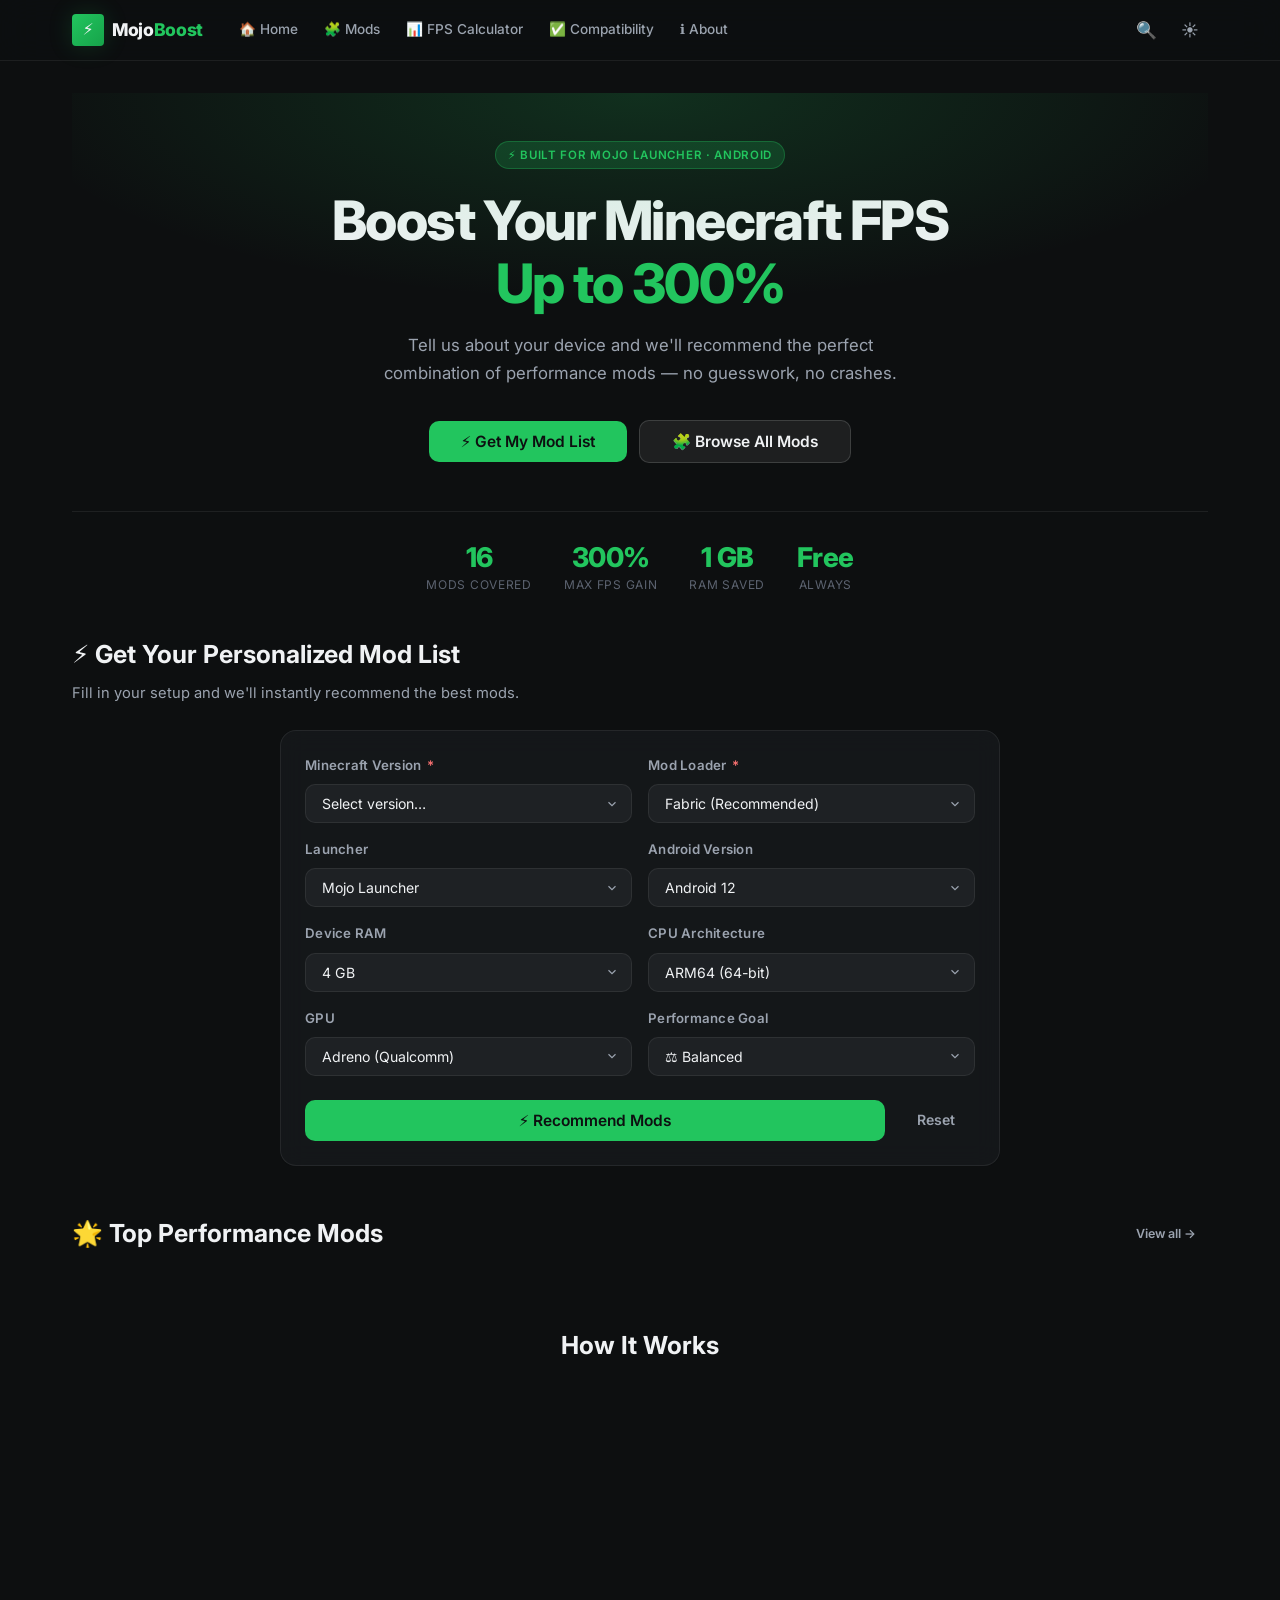
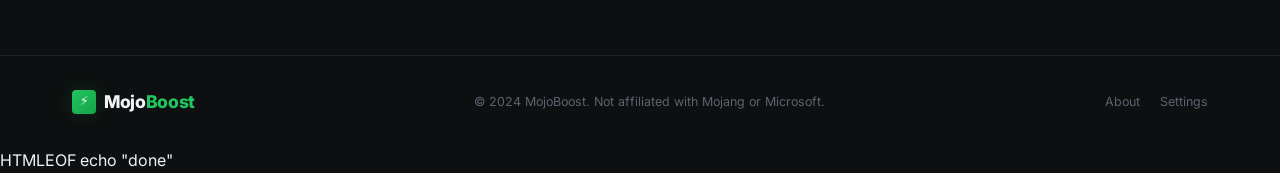
==== commit f808a955: "Update index.html" ====
--- a/index.html
+++ b/index.html
@@ -1,4 +1,4 @@
-cat > /home/claude/mojoboost/index.html << 'HTMLEOF'
+
 <!DOCTYPE html>
 <html lang="en">
 <head>
@@ -410,4 +410,4 @@
 </body>
 </html>
 HTMLEOF
-echo "done"+echo "done"
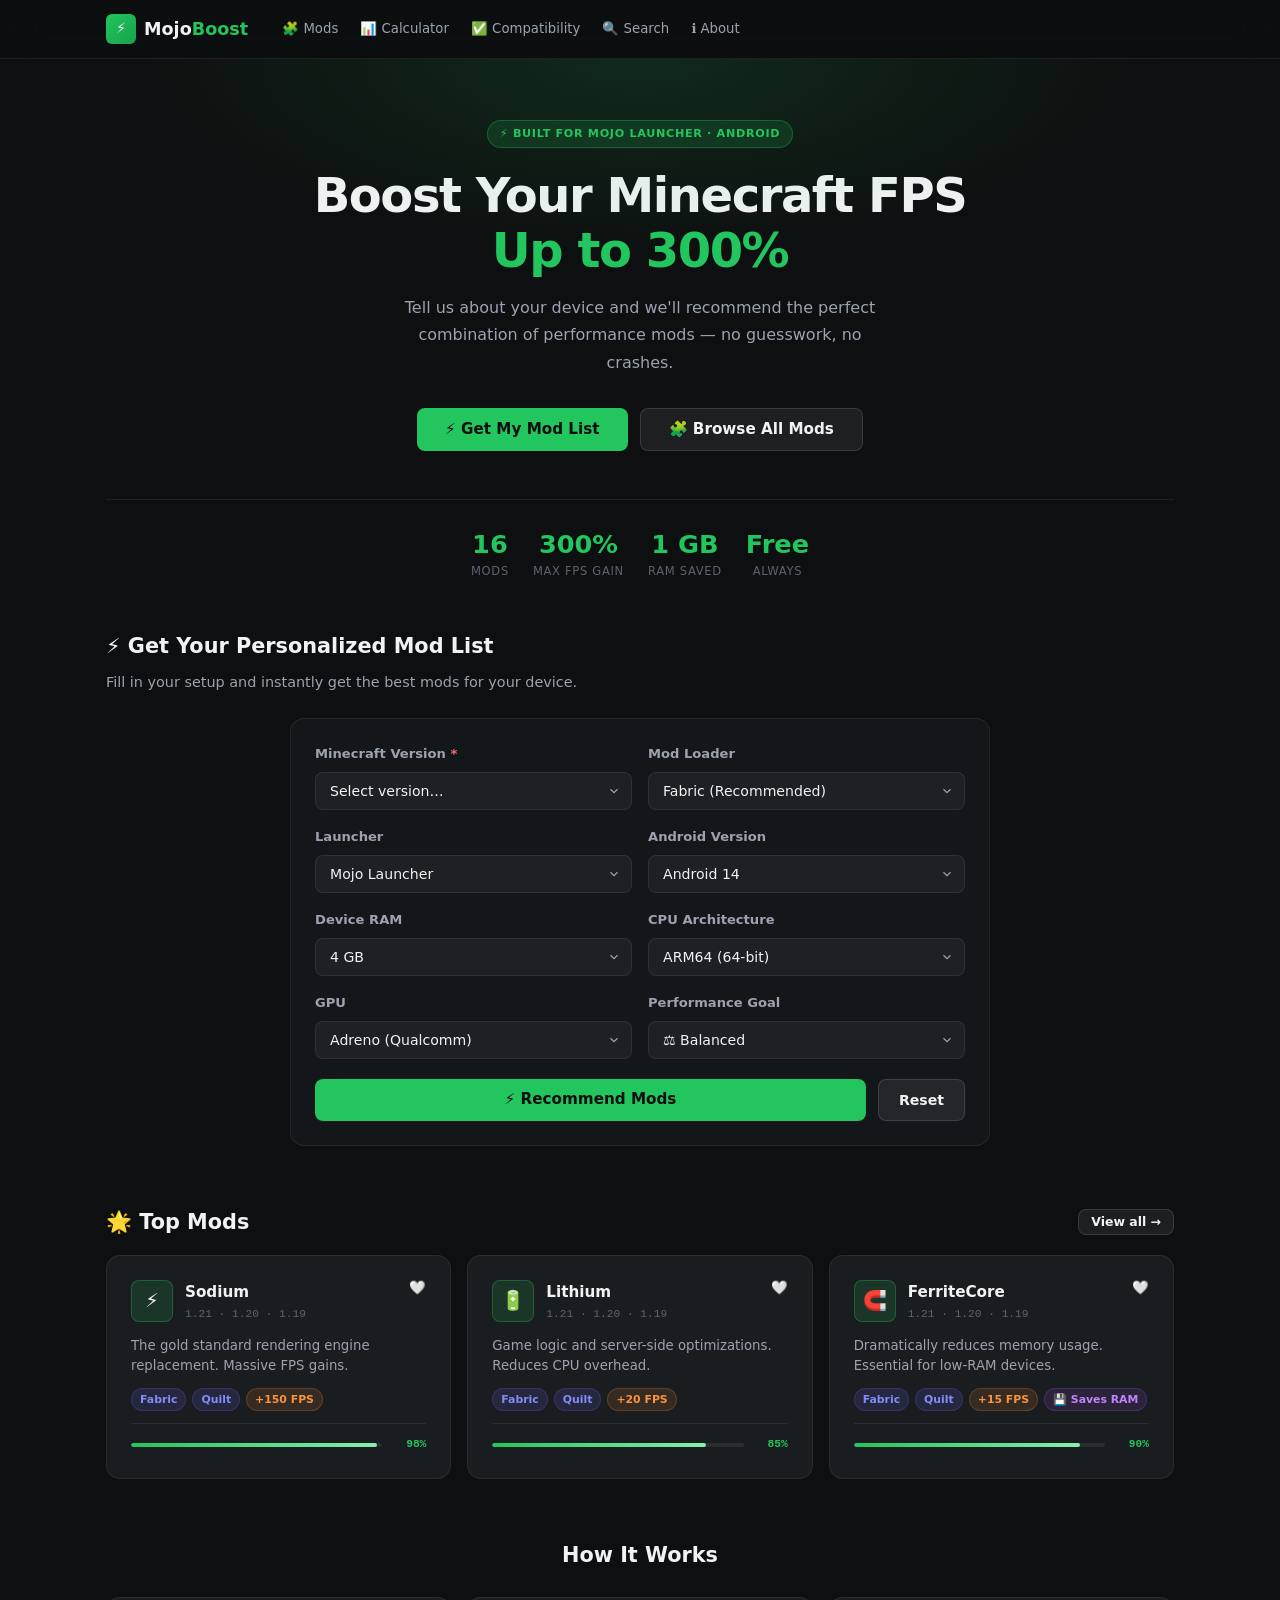
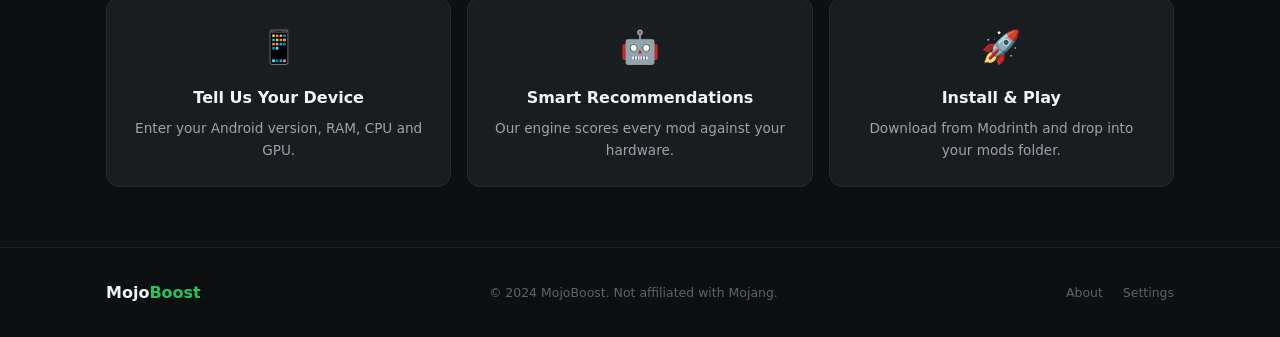
==== commit dbbaf5de: "Add files via upload" ====
--- a/index.html
+++ b/index.html
@@ -1,100 +1,165 @@
-
 <!DOCTYPE html>
 <html lang="en">
 <head>
 <meta charset="UTF-8"/>
 <meta name="viewport" content="width=device-width,initial-scale=1"/>
-<title>MojoBoost — Best Minecraft Performance Mods for Mojo Launcher</title>
-<meta name="description" content="Get personalized Minecraft performance mod recommendations for Mojo Launcher on Android."/>
+<title>MojoBoost — Best Minecraft Performance Mods</title>
 <meta name="theme-color" content="#22c55e"/>
-<link rel="manifest" href="manifest.json"/>
-<link rel="stylesheet" href="css/main.css"/>
-<link rel="stylesheet" href="css/animations.css"/>
+<style>
+*,*::before,*::after{box-sizing:border-box;margin:0;padding:0}
+body{font-family:'Inter',system-ui,sans-serif;background:#0d0f10;color:#f0f2f4;line-height:1.6;-webkit-font-smoothing:antialiased}
+a{color:inherit;text-decoration:none}
+button{font-family:inherit;cursor:pointer;border:none;background:none}
+select,input{font-family:inherit}
+.container{width:100%;max-width:1100px;margin:0 auto;padding:0 16px}
+.navbar{position:sticky;top:0;z-index:100;background:rgba(13,15,16,.92);border-bottom:1px solid rgba(255,255,255,.07);backdrop-filter:blur(20px)}
+.navbar-inner{display:flex;align-items:center;height:58px;gap:12px}
+.logo{display:flex;align-items:center;gap:8px;font-weight:800;font-size:1.1rem}
+.logo-icon{width:30px;height:30px;background:linear-gradient(135deg,#22c55e,#16a34a);border-radius:6px;display:flex;align-items:center;justify-content:center;font-size:.9rem}
+.logo-green{color:#22c55e}
+.nav-links{display:flex;gap:2px;margin-left:12px}
+.nav-link{padding:6px 10px;border-radius:6px;font-size:.83rem;font-weight:500;color:#9ba3af;transition:all .15s}
+.nav-link:hover{color:#f0f2f4;background:rgba(255,255,255,.07)}
+.spacer{flex:1}
+.hero{text-align:center;padding:60px 0 50px;position:relative}
+.hero::before{content:'';position:absolute;inset:0;background:radial-gradient(ellipse 70% 50% at 50% 0%,rgba(34,197,94,.15),transparent 70%);pointer-events:none}
+.badge{display:inline-flex;align-items:center;gap:6px;background:rgba(34,197,94,.15);border:1px solid rgba(34,197,94,.3);color:#22c55e;font-size:.7rem;font-weight:600;letter-spacing:.06em;text-transform:uppercase;padding:4px 12px;border-radius:999px;margin-bottom:20px}
+h1{font-size:clamp(1.8rem,5vw,3rem);font-weight:800;line-height:1.15;letter-spacing:-.03em;margin-bottom:16px}
+h1 .green{color:#22c55e}
+.hero-desc{font-size:1rem;color:#9ba3af;max-width:500px;margin:0 auto 32px;line-height:1.7}
+.hero-btns{display:flex;justify-content:center;gap:12px;flex-wrap:wrap}
+.stats-row{display:flex;justify-content:center;gap:40px;margin-top:48px;padding-top:32px;border-top:1px solid rgba(255,255,255,.07);flex-wrap:wrap;gap:24px}
+.stat{text-align:center}
+.stat-val{font-size:1.6rem;font-weight:800;color:#22c55e;line-height:1}
+.stat-lbl{font-size:.72rem;color:#5c6370;margin-top:4px;text-transform:uppercase;letter-spacing:.06em}
+.section{margin-bottom:60px}
+.section-title{font-size:1.3rem;font-weight:700;margin-bottom:8px}
+.section-sub{font-size:.9rem;color:#9ba3af;margin-bottom:24px}
+.card{background:#1a1d1f;border:1px solid rgba(255,255,255,.07);border-radius:14px;padding:24px;transition:all .2s}
+.card:hover{background:#202428;border-color:rgba(255,255,255,.12)}
+.card-glass{background:rgba(26,29,31,.65);backdrop-filter:blur(12px)}
+.grid2{display:grid;grid-template-columns:1fr 1fr;gap:16px}
+.grid3{display:grid;grid-template-columns:repeat(3,1fr);gap:16px}
+@media(max-width:700px){.grid2{grid-template-columns:1fr}.grid3{grid-template-columns:1fr}.nav-links{display:none}}
+@media(max-width:900px){.grid3{grid-template-columns:1fr 1fr}}
+.form-group{display:flex;flex-direction:column;gap:8px}
+.form-label{font-size:.82rem;font-weight:600;color:#9ba3af}
+.req{color:#f87171}
+.form-select{width:100%;background:#1e2124;border:1px solid rgba(255,255,255,.07);border-radius:8px;color:#f0f2f4;font-size:.88rem;padding:10px 36px 10px 14px;appearance:none;-webkit-appearance:none;background-image:url("data:image/svg+xml,%3Csvg xmlns='http://www.w3.org/2000/svg' width='14' height='14' viewBox='0 0 24 24' fill='none' stroke='%239ba3af' stroke-width='2'%3E%3Cpath d='M6 9l6 6 6-6'/%3E%3C/svg%3E");background-repeat:no-repeat;background-position:right 10px center;cursor:pointer;transition:border-color .15s}
+.form-select:focus{outline:none;border-color:#22c55e;box-shadow:0 0 0 3px rgba(34,197,94,.15)}
+.form-select option{background:#1a1d1f}
+.btn{display:inline-flex;align-items:center;justify-content:center;gap:8px;padding:10px 20px;border-radius:8px;font-size:.88rem;font-weight:600;line-height:1;transition:all .15s;white-space:nowrap;cursor:pointer;border:none}
+.btn:active{transform:scale(.97)}
+.btn-primary{background:#22c55e;color:#0d0f10}
+.btn-primary:hover{background:#16a34a;box-shadow:0 0 20px rgba(34,197,94,.25)}
+.btn-secondary{background:rgba(255,255,255,.07);color:#f0f2f4;border:1px solid rgba(255,255,255,.12)}
+.btn-secondary:hover{background:rgba(255,255,255,.12)}
+.btn-outline{background:transparent;color:#22c55e;border:1px solid rgba(34,197,94,.3)}
+.btn-outline:hover{background:rgba(34,197,94,.1)}
+.btn-lg{padding:13px 28px;font-size:.95rem}
+.btn-sm{padding:6px 12px;font-size:.78rem}
+.btn-full{width:100%}
+.btn:disabled{opacity:.5;pointer-events:none}
+.tag{display:inline-flex;align-items:center;padding:2px 8px;border-radius:999px;font-size:.68rem;font-weight:600;white-space:nowrap}
+.tag-loader{background:rgba(99,102,241,.15);color:#818cf8;border:1px solid rgba(99,102,241,.2)}
+.tag-fps{background:rgba(251,146,60,.12);color:#fb923c;border:1px solid rgba(251,146,60,.2)}
+.tag-mem{background:rgba(168,85,247,.12);color:#c084fc;border:1px solid rgba(168,85,247,.2)}
+.tag-ver{background:rgba(34,197,94,.12);color:#22c55e;border:1px solid rgba(34,197,94,.3)}
+.badge-green{display:inline-flex;padding:3px 9px;border-radius:999px;font-size:.68rem;font-weight:700;text-transform:uppercase;letter-spacing:.04em;background:rgba(34,197,94,.15);color:#22c55e;border:1px solid rgba(34,197,94,.3)}
+.badge-blue{display:inline-flex;padding:3px 9px;border-radius:999px;font-size:.68rem;font-weight:700;text-transform:uppercase;letter-spacing:.04em;background:rgba(59,130,246,.15);color:#60a5fa;border:1px solid rgba(59,130,246,.2)}
+.badge-gray{display:inline-flex;padding:3px 9px;border-radius:999px;font-size:.68rem;font-weight:700;text-transform:uppercase;letter-spacing:.04em;background:rgba(255,255,255,.07);color:#9ba3af;border:1px solid rgba(255,255,255,.12)}
+.mod-card{display:flex;flex-direction:column;gap:12px;cursor:pointer;position:relative;overflow:hidden}
+.mod-card::before{content:'';position:absolute;top:0;left:0;right:0;height:2px;background:linear-gradient(90deg,#22c55e,transparent);opacity:0;transition:opacity .2s}
+.mod-card:hover::before{opacity:1}
+.mod-header{display:flex;align-items:flex-start;gap:12px}
+.mod-icon{width:42px;height:42px;border-radius:8px;background:rgba(34,197,94,.15);border:1px solid rgba(34,197,94,.3);display:flex;align-items:center;justify-content:center;font-size:1.2rem;flex-shrink:0}
+.mod-info{flex:1;min-width:0}
+.mod-name{font-weight:700;font-size:.95rem;white-space:nowrap;overflow:hidden;text-overflow:ellipsis}
+.mod-ver{font-size:.7rem;color:#5c6370;font-family:monospace;margin-top:2px}
+.mod-fav{width:28px;height:28px;border-radius:6px;display:flex;align-items:center;justify-content:center;color:#5c6370;font-size:.9rem;flex-shrink:0;transition:all .15s;cursor:pointer;background:none;border:none}
+.mod-fav:hover{background:rgba(255,255,255,.07);color:#f87171}
+.mod-fav.active{color:#f87171}
+.mod-desc{font-size:.83rem;color:#9ba3af;line-height:1.5;display:-webkit-box;-webkit-box-orient:vertical;-webkit-line-clamp:2;overflow:hidden}
+.mod-tags{display:flex;flex-wrap:wrap;gap:6px}
+.mod-footer{display:flex;align-items:center;gap:8px;padding-top:12px;border-top:1px solid rgba(255,255,255,.07);margin-top:auto}
+.perf-bar{flex:1;height:4px;background:rgba(255,255,255,.07);border-radius:999px;overflow:hidden}
+.perf-fill{height:100%;border-radius:999px;background:linear-gradient(90deg,#22c55e,#86efac);transition:width .6s}
+.perf-lbl{font-size:.7rem;color:#22c55e;font-weight:600;font-family:monospace;min-width:36px;text-align:right}
+.progress{height:6px;background:rgba(255,255,255,.07);border-radius:999px;overflow:hidden;margin-bottom:4px}
+.progress-fill{height:100%;border-radius:999px;background:linear-gradient(90deg,#22c55e,#86efac);transition:width .5s}
+.divider{height:1px;background:rgba(255,255,255,.07);margin:24px 0}
+.fps-banner{background:rgba(34,197,94,.1);border:1px solid rgba(34,197,94,.25);border-radius:14px;padding:24px;margin-bottom:24px}
+.fps-grid{display:grid;grid-template-columns:repeat(3,1fr);gap:16px;text-align:center}
+.fps-val{font-size:1.6rem;font-weight:800;line-height:1}
+.fps-lbl{font-size:.72rem;color:#5c6370;margin-top:4px;text-transform:uppercase;letter-spacing:.05em}
+.note-card{border-radius:10px;padding:12px 16px;margin-bottom:12px;font-size:.87rem}
+.note-warning{background:rgba(251,191,36,.08);border-left:3px solid #fbbf24}
+.note-info{background:rgba(96,165,250,.08);border-left:3px solid #60a5fa}
+.result-card{display:flex;flex-direction:column;gap:12px;position:relative;overflow:hidden}
+.result-header{display:flex;align-items:center;gap:12px}
+.result-footer{display:flex;align-items:center;gap:8px;padding-top:12px;border-top:1px solid rgba(255,255,255,.07)}
+.empty{display:flex;flex-direction:column;align-items:center;justify-content:center;text-align:center;padding:60px 20px;gap:16px}
+.empty-icon{font-size:2.5rem;opacity:.4}
+.footer{border-top:1px solid rgba(255,255,255,.07);padding:32px 0;margin-top:auto}
+.footer-inner{display:flex;flex-direction:column;align-items:center;gap:16px;text-align:center}
+@media(min-width:640px){.footer-inner{flex-direction:row;justify-content:space-between;text-align:left}}
+.toast-container{position:fixed;bottom:24px;right:16px;z-index:9999;display:flex;flex-direction:column;gap:8px;pointer-events:none;max-width:320px;width:calc(100vw - 32px)}
+.toast{display:flex;align-items:center;gap:12px;padding:12px 16px;background:#1a1d1f;border:1px solid rgba(255,255,255,.1);border-radius:10px;box-shadow:0 8px 32px rgba(0,0,0,.6);pointer-events:auto;font-size:.86rem;animation:toast-in .3s ease}
+.toast-success{border-left:3px solid #22c55e}
+.toast-info{border-left:3px solid #60a5fa}
+.toast-warning{border-left:3px solid #fbbf24}
+.toast-error{border-left:3px solid #f87171}
+@keyframes toast-in{from{opacity:0;transform:translateY(10px)}to{opacity:1;transform:none}}
+</style>
 </head>
 <body>
-<div class="page-wrapper">
-
-<nav class="navbar" role="navigation">
+
+<nav class="navbar">
   <div class="container navbar-inner">
-    <a href="index.html" class="nav-logo">
+    <a href="index.html" class="logo">
       <div class="logo-icon">⚡</div>
-      <span class="logo-text">Mojo<span class="logo-boost">Boost</span></span>
+      <span>Mojo<span class="logo-green">Boost</span></span>
     </a>
     <div class="nav-links">
-      <a href="index.html"         class="nav-link">🏠 Home</a>
       <a href="mods.html"          class="nav-link">🧩 Mods</a>
-      <a href="calculator.html"    class="nav-link">📊 FPS Calculator</a>
+      <a href="calculator.html"    class="nav-link">📊 Calculator</a>
       <a href="compatibility.html" class="nav-link">✅ Compatibility</a>
+      <a href="search.html"        class="nav-link">🔍 Search</a>
       <a href="about.html"         class="nav-link">ℹ️ About</a>
     </div>
-    <div class="nav-spacer"></div>
-    <div class="nav-actions">
-      <button class="nav-btn" id="navSearchBtn" aria-label="Search">🔍</button>
-      <button class="nav-btn" id="themeToggle" aria-label="Toggle theme">☀️</button>
-      <button class="nav-btn nav-menu-btn" id="menuBtn" aria-label="Open menu">☰</button>
-    </div>
+    <div class="spacer"></div>
   </div>
 </nav>
 
-<div class="mobile-drawer" id="mobileDrawer" role="dialog" aria-modal="true">
-  <div class="drawer-backdrop" id="drawerBackdrop"></div>
-  <div class="drawer-panel">
-    <div class="drawer-header">
-      <span class="font-bold">Menu</span>
-      <button class="drawer-close" id="drawerClose">✕</button>
-    </div>
-    <a href="index.html"         class="drawer-nav-link"><span class="drawer-nav-icon">🏠</span>Home</a>
-    <a href="mods.html"          class="drawer-nav-link"><span class="drawer-nav-icon">🧩</span>Browse Mods</a>
-    <a href="calculator.html"    class="drawer-nav-link"><span class="drawer-nav-icon">📊</span>FPS Calculator</a>
-    <a href="compatibility.html" class="drawer-nav-link"><span class="drawer-nav-icon">✅</span>Compatibility</a>
-    <a href="search.html"        class="drawer-nav-link"><span class="drawer-nav-icon">🔍</span>Search</a>
-    <a href="settings.html"      class="drawer-nav-link"><span class="drawer-nav-icon">⚙️</span>Settings</a>
-    <a href="about.html"         class="drawer-nav-link"><span class="drawer-nav-icon">ℹ️</span>About</a>
+<div style="flex:1">
+<div class="container">
+
+  <div class="hero">
+    <div class="badge">⚡ Built for Mojo Launcher · Android</div>
+    <h1>Boost Your Minecraft FPS<br><span class="green">Up to 300%</span></h1>
+    <p class="hero-desc">Tell us about your device and we'll recommend the perfect combination of performance mods — no guesswork, no crashes.</p>
+    <div class="hero-btns">
+      <button class="btn btn-primary btn-lg" onclick="document.getElementById('recommender').scrollIntoView({behavior:'smooth'})">⚡ Get My Mod List</button>
+      <a href="mods.html" class="btn btn-secondary btn-lg">🧩 Browse All Mods</a>
+    </div>
+    <div class="stats-row">
+      <div class="stat"><div class="stat-val">16</div><div class="stat-lbl">Mods</div></div>
+      <div class="stat"><div class="stat-val">300%</div><div class="stat-lbl">Max FPS Gain</div></div>
+      <div class="stat"><div class="stat-val">1 GB</div><div class="stat-lbl">RAM Saved</div></div>
+      <div class="stat"><div class="stat-val">Free</div><div class="stat-lbl">Always</div></div>
+    </div>
   </div>
-</div>
-
-<main class="main-content">
-<div class="container">
-
-  <section class="hero">
-    <div class="hero-badge">⚡ Built for Mojo Launcher · Android</div>
-    <h1 class="hero-title">
-      Boost Your Minecraft FPS<br>
-      <span class="accent">Up to 300%</span>
-    </h1>
-    <p class="hero-desc">
-      Tell us about your device and we'll recommend the perfect combination of performance mods — no guesswork, no crashes.
-    </p>
-    <div class="hero-actions">
-      <button class="btn btn-primary btn-lg" onclick="document.getElementById('recommender').scrollIntoView({behavior:'smooth'})">
-        ⚡ Get My Mod List
-      </button>
-      <a href="mods.html" class="btn btn-secondary btn-lg">🧩 Browse All Mods</a>
-    </div>
-    <div class="hero-stats">
-      <div class="stat-item"><div class="stat-value">16</div><div class="stat-label">Mods Covered</div></div>
-      <div class="stat-item"><div class="stat-value">300%</div><div class="stat-label">Max FPS Gain</div></div>
-      <div class="stat-item"><div class="stat-value">1 GB</div><div class="stat-label">RAM Saved</div></div>
-      <div class="stat-item"><div class="stat-value">Free</div><div class="stat-label">Always</div></div>
-    </div>
-  </section>
-
-  <!-- Recommender -->
-  <section class="section" id="recommender">
+
+  <div class="section" id="recommender">
     <h2 class="section-title">⚡ Get Your Personalized Mod List</h2>
-    <p class="section-subtitle">Fill in your setup and we'll instantly recommend the best mods.</p>
-
-    <!-- Error banner (hidden by default) -->
-    <div id="errorBanner" style="display:none;background:rgba(239,68,68,.15);border:1px solid rgba(239,68,68,.3);
-      border-radius:10px;padding:12px 16px;margin-bottom:16px;color:#f87171;font-size:.9rem">
-      ⚠️ <span id="errorMsg"></span>
-    </div>
-
-    <div class="card card-glass" style="max-width:720px;margin-inline:auto;">
-      <div class="grid-2" style="gap:var(--sp-4)">
-
-        <div class="form-group">
-          <label class="form-label" for="r-version">Minecraft Version <span class="required">*</span></label>
+    <p class="section-sub">Fill in your setup and instantly get the best mods for your device.</p>
+
+    <div id="errBanner" style="display:none;background:rgba(239,68,68,.12);border:1px solid rgba(239,68,68,.25);border-radius:10px;padding:12px 16px;margin-bottom:16px;color:#f87171;font-size:.88rem"></div>
+
+    <div class="card card-glass" style="max-width:700px;margin:0 auto">
+      <div class="grid2" style="gap:16px">
+        <div class="form-group">
+          <label class="form-label">Minecraft Version <span class="req">*</span></label>
           <select class="form-select" id="r-version">
             <option value="">Select version…</option>
             <option value="1.21">1.21</option>
@@ -105,42 +170,38 @@
             <option value="1.16">1.16.x</option>
           </select>
         </div>
-
-        <div class="form-group">
-          <label class="form-label" for="r-loader">Mod Loader <span class="required">*</span></label>
+        <div class="form-group">
+          <label class="form-label">Mod Loader</label>
           <select class="form-select" id="r-loader">
-            <option value="Fabric" selected>Fabric (Recommended)</option>
+            <option value="Fabric">Fabric (Recommended)</option>
             <option value="Quilt">Quilt</option>
             <option value="NeoForge">NeoForge</option>
             <option value="Forge">Forge</option>
           </select>
         </div>
-
-        <div class="form-group">
-          <label class="form-label" for="r-launcher">Launcher</label>
+        <div class="form-group">
+          <label class="form-label">Launcher</label>
           <select class="form-select" id="r-launcher">
-            <option value="Mojo Launcher" selected>Mojo Launcher</option>
+            <option value="Mojo Launcher">Mojo Launcher</option>
             <option value="PojavLauncher">PojavLauncher</option>
             <option value="Official Launcher">Official Launcher</option>
             <option value="Other">Other</option>
           </select>
         </div>
-
-        <div class="form-group">
-          <label class="form-label" for="r-android">Android Version</label>
+        <div class="form-group">
+          <label class="form-label">Android Version</label>
           <select class="form-select" id="r-android">
             <option value="14">Android 14</option>
             <option value="13">Android 13</option>
-            <option value="12" selected>Android 12</option>
+            <option value="12">Android 12</option>
             <option value="11">Android 11</option>
             <option value="10">Android 10</option>
             <option value="9">Android 9</option>
             <option value="8">Android 8</option>
           </select>
         </div>
-
-        <div class="form-group">
-          <label class="form-label" for="r-ram">Device RAM</label>
+        <div class="form-group">
+          <label class="form-label">Device RAM</label>
           <select class="form-select" id="r-ram">
             <option value="1">1 GB</option>
             <option value="2">2 GB</option>
@@ -150,28 +211,25 @@
             <option value="8">8 GB+</option>
           </select>
         </div>
-
-        <div class="form-group">
-          <label class="form-label" for="r-arch">CPU Architecture</label>
+        <div class="form-group">
+          <label class="form-label">CPU Architecture</label>
           <select class="form-select" id="r-arch">
-            <option value="ARM64 (64-bit)" selected>ARM64 (64-bit)</option>
-            <option value="ARM32 (32-bit)">ARM32 (32-bit)</option>
+            <option value="arm64">ARM64 (64-bit)</option>
+            <option value="arm32">ARM32 (32-bit)</option>
             <option value="x86">x86</option>
           </select>
         </div>
-
-        <div class="form-group">
-          <label class="form-label" for="r-gpu">GPU</label>
+        <div class="form-group">
+          <label class="form-label">GPU</label>
           <select class="form-select" id="r-gpu">
-            <option value="Adreno" selected>Adreno (Qualcomm)</option>
-            <option value="Mali">Mali (MediaTek / Samsung)</option>
+            <option value="Adreno">Adreno (Qualcomm)</option>
+            <option value="Mali">Mali (Samsung/MediaTek)</option>
             <option value="PowerVR">PowerVR</option>
             <option value="Other">Other</option>
           </select>
         </div>
-
-        <div class="form-group">
-          <label class="form-label" for="r-goal">Performance Goal</label>
+        <div class="form-group">
+          <label class="form-label">Performance Goal</label>
           <select class="form-select" id="r-goal">
             <option value="Maximum FPS">🚀 Maximum FPS</option>
             <option value="Balanced" selected>⚖️ Balanced</option>
@@ -179,235 +237,349 @@
             <option value="Battery Saver">🔋 Battery Saver</option>
           </select>
         </div>
-
-      </div>
-
-      <div style="margin-top:var(--sp-6);display:flex;gap:var(--sp-3);flex-wrap:wrap;">
-        <button class="btn btn-primary btn-lg" id="runRecommend" style="flex:1;min-width:200px">
-          ⚡ Recommend Mods
-        </button>
-        <button class="btn btn-ghost" id="resetForm">Reset</button>
-      </div>
-    </div>
-
-    <!-- Results -->
-    <div id="resultsArea" style="display:none;margin-top:var(--sp-8)">
-
-      <div class="card card-glass" id="fpsBanner" style="margin-bottom:var(--sp-6);background:var(--accent-glow);border-color:var(--accent-border)">
-        <div style="display:flex;align-items:center;gap:var(--sp-6);flex-wrap:wrap;">
-          <div style="text-align:center;flex:1;min-width:100px">
-            <div style="font-size:.75rem;color:var(--text-muted);margin-bottom:4px">BEFORE MODS</div>
-            <div class="stat-value" id="fpsBefore" style="color:var(--text-muted);font-size:1.6rem">—</div>
-            <div style="font-size:.72rem;color:var(--text-muted)">avg FPS</div>
-          </div>
-          <div style="font-size:1.8rem">→</div>
-          <div style="text-align:center;flex:1;min-width:100px">
-            <div style="font-size:.75rem;color:var(--text-muted);margin-bottom:4px">AFTER MODS</div>
-            <div class="stat-value" id="fpsAfter" style="font-size:1.6rem">—</div>
-            <div style="font-size:.72rem;color:var(--text-secondary)">avg FPS</div>
-          </div>
-          <div style="text-align:center;flex:1;min-width:100px">
-            <div style="font-size:.75rem;color:var(--text-muted);margin-bottom:4px">IMPROVEMENT</div>
-            <div class="stat-value" id="fpsGain" style="color:var(--accent);font-size:1.6rem">—</div>
-            <div style="font-size:.72rem;color:var(--text-secondary)">percent faster</div>
-          </div>
-        </div>
-      </div>
-
-      <div id="notesArea"></div>
-
-      <div id="essentialSection" style="display:none">
-        <div style="display:flex;align-items:center;justify-content:space-between;margin-bottom:var(--sp-4);flex-wrap:wrap;gap:var(--sp-3)">
-          <h3 class="section-title" style="margin:0">🟢 Essential Mods</h3>
-          <button class="btn btn-primary btn-sm" id="downloadAllBtn">⬇ Download All</button>
-        </div>
-        <div class="grid-3" id="essentialGrid"></div>
-      </div>
-
-      <div id="recommendedSection" style="display:none;margin-top:var(--sp-8)">
-        <h3 class="section-title">🔵 Recommended Mods</h3>
-        <div class="grid-3" id="recommendedGrid"></div>
-      </div>
-
-      <div id="optionalSection" style="display:none;margin-top:var(--sp-8)">
-        <h3 class="section-title">⚪ Optional Mods</h3>
-        <div class="grid-3" id="optionalGrid"></div>
-      </div>
-
-    </div>
-  </section>
-
-  <section class="section">
-    <div style="display:flex;align-items:center;justify-content:space-between;margin-bottom:var(--sp-6);flex-wrap:wrap;gap:var(--sp-3)">
-      <h2 class="section-title" style="margin:0">🌟 Top Performance Mods</h2>
-      <a href="mods.html" class="btn btn-ghost btn-sm">View all →</a>
-    </div>
-    <div class="grid-3" id="featuredGrid"></div>
-  </section>
-
-  <section class="section">
-    <h2 class="section-title text-center">How It Works</h2>
-    <div class="grid-3">
-      <div class="card card-sm reveal" style="text-align:center">
-        <div style="font-size:2.2rem;margin-bottom:var(--sp-3)">📱</div>
-        <h3 style="font-weight:700;margin-bottom:var(--sp-2)">Tell Us Your Device</h3>
-        <p class="text-secondary text-sm">Enter your Android version, RAM, CPU, and GPU so we can filter only compatible mods.</p>
-      </div>
-      <div class="card card-sm reveal" style="text-align:center">
-        <div style="font-size:2.2rem;margin-bottom:var(--sp-3)">🤖</div>
-        <h3 style="font-weight:700;margin-bottom:var(--sp-2)">Smart Recommendations</h3>
-        <p class="text-secondary text-sm">Our rule-based engine scores every mod against your hardware and performance goal.</p>
-      </div>
-      <div class="card card-sm reveal" style="text-align:center">
-        <div style="font-size:2.2rem;margin-bottom:var(--sp-3)">🚀</div>
-        <h3 style="font-weight:700;margin-bottom:var(--sp-2)">Install & Play</h3>
-        <p class="text-secondary text-sm">Download mods from Modrinth and drop them into your Mojo Launcher mods folder.</p>
-      </div>
-    </div>
-  </section>
+      </div>
+      <div style="margin-top:20px;display:flex;gap:12px;flex-wrap:wrap">
+        <button class="btn btn-primary btn-lg" id="runBtn" style="flex:1;min-width:180px">⚡ Recommend Mods</button>
+        <button class="btn btn-secondary" onclick="document.getElementById('results').style.display='none'">Reset</button>
+      </div>
+    </div>
+
+    <div id="results" style="display:none;margin-top:32px">
+      <div class="fps-banner">
+        <div class="fps-grid">
+          <div><div class="fps-val" id="r-before" style="color:#9ba3af">—</div><div class="fps-lbl">Before Mods</div></div>
+          <div><div class="fps-val" id="r-after" style="color:#22c55e">—</div><div class="fps-lbl">After Mods</div></div>
+          <div><div class="fps-val" id="r-pct" style="color:#22c55e">—</div><div class="fps-lbl">Improvement</div></div>
+        </div>
+      </div>
+      <div id="r-notes"></div>
+      <div id="r-essential" style="display:none">
+        <div style="display:flex;align-items:center;justify-content:space-between;margin-bottom:16px;flex-wrap:wrap;gap:12px">
+          <h3 style="font-weight:700;font-size:1.1rem">🟢 Essential Mods</h3>
+          <button class="btn btn-primary btn-sm" id="dlAllBtn">⬇ Download All</button>
+        </div>
+        <div class="grid3" id="r-essential-grid"></div>
+      </div>
+      <div id="r-recommended" style="display:none;margin-top:32px">
+        <h3 style="font-weight:700;font-size:1.1rem;margin-bottom:16px">🔵 Recommended Mods</h3>
+        <div class="grid3" id="r-recommended-grid"></div>
+      </div>
+      <div id="r-optional" style="display:none;margin-top:32px">
+        <h3 style="font-weight:700;font-size:1.1rem;margin-bottom:16px">⚪ Optional Mods</h3>
+        <div class="grid3" id="r-optional-grid"></div>
+      </div>
+    </div>
+  </div>
+
+  <div class="section">
+    <div style="display:flex;align-items:center;justify-content:space-between;margin-bottom:16px">
+      <h2 class="section-title" style="margin:0">🌟 Top Mods</h2>
+      <a href="mods.html" class="btn btn-secondary btn-sm">View all →</a>
+    </div>
+    <div class="grid3" id="featuredGrid"></div>
+  </div>
+
+  <div class="section">
+    <h2 class="section-title" style="text-align:center;margin-bottom:24px">How It Works</h2>
+    <div class="grid3">
+      <div class="card" style="text-align:center">
+        <div style="font-size:2rem;margin-bottom:12px">📱</div>
+        <div style="font-weight:700;margin-bottom:8px">Tell Us Your Device</div>
+        <p style="font-size:.85rem;color:#9ba3af">Enter your Android version, RAM, CPU and GPU.</p>
+      </div>
+      <div class="card" style="text-align:center">
+        <div style="font-size:2rem;margin-bottom:12px">🤖</div>
+        <div style="font-weight:700;margin-bottom:8px">Smart Recommendations</div>
+        <p style="font-size:.85rem;color:#9ba3af">Our engine scores every mod against your hardware.</p>
+      </div>
+      <div class="card" style="text-align:center">
+        <div style="font-size:2rem;margin-bottom:12px">🚀</div>
+        <div style="font-weight:700;margin-bottom:8px">Install & Play</div>
+        <p style="font-size:.85rem;color:#9ba3af">Download from Modrinth and drop into your mods folder.</p>
+      </div>
+    </div>
+  </div>
 
 </div>
-</main>
+</div>
 
 <footer class="footer">
   <div class="container footer-inner">
-    <div class="nav-logo">
-      <div class="logo-icon" style="width:24px;height:24px;font-size:.8rem">⚡</div>
-      <span>Mojo<span class="logo-boost">Boost</span></span>
-    </div>
-    <p class="footer-copy">© 2024 MojoBoost. Not affiliated with Mojang or Microsoft.</p>
-    <div class="footer-links">
-      <a href="about.html"    class="footer-link">About</a>
-      <a href="settings.html" class="footer-link">Settings</a>
+    <span style="font-weight:800">Mojo<span style="color:#22c55e">Boost</span></span>
+    <span style="font-size:.78rem;color:#5c6370">© 2024 MojoBoost. Not affiliated with Mojang.</span>
+    <div style="display:flex;gap:20px">
+      <a href="about.html" style="font-size:.78rem;color:#5c6370">About</a>
+      <a href="settings.html" style="font-size:.78rem;color:#5c6370">Settings</a>
     </div>
   </div>
 </footer>
 
-</div>
-<div id="toastContainer" class="toast-container"></div>
-
-<script src="js/mods-data.js"></script>
-<script src="js/recommendation-engine.js"></script>
-<script src="js/app.js"></script>
+<div class="toast-container" id="toasts"></div>
+
 <script>
-document.addEventListener("DOMContentLoaded", function() {
-
-  // Check scripts loaded
-  if (typeof MODS_DB === "undefined") {
-    showError("mods-data.js failed to load. Check your js/ folder on GitHub.");
-    return;
-  }
-  if (typeof RecommendationEngine === "undefined") {
-    showError("recommendation-engine.js failed to load. Check your js/ folder on GitHub.");
-    return;
-  }
-
+// ── MODS DATABASE ────────────────────────────────────────────
+var MODS = [
+  {id:"sodium",name:"Sodium",icon:"⚡",short:"The gold standard rendering engine replacement. Massive FPS gains.",versions:["1.16","1.17","1.18","1.19","1.20","1.21"],loaders:["Fabric","Quilt","NeoForge"],cat:"rendering",perf:98,memMB:-64,fpsAvg:150,fpsMin:80,fpsMax:300,arm64:true,arm32:true,x86:true,minAndroid:8,minRAM:1,goals:["Maximum FPS","Balanced","Battery Saver"],pop:99,url:"https://modrinth.com/mod/sodium",featured:true},
+  {id:"lithium",name:"Lithium",icon:"🔋",short:"Game logic and server-side optimizations. Reduces CPU overhead.",versions:["1.16","1.17","1.18","1.19","1.20","1.21"],loaders:["Fabric","Quilt"],cat:"logic",perf:85,memMB:-32,fpsAvg:20,fpsMin:10,fpsMax:40,arm64:true,arm32:true,x86:true,minAndroid:8,minRAM:1,goals:["Maximum FPS","Balanced","Battery Saver"],pop:95,url:"https://modrinth.com/mod/lithium",featured:true},
+  {id:"ferritecore",name:"FerriteCore",icon:"🧲",short:"Dramatically reduces memory usage. Essential for low-RAM devices.",versions:["1.16","1.17","1.18","1.19","1.20","1.21"],loaders:["Fabric","Quilt","Forge","NeoForge"],cat:"memory",perf:90,memMB:-512,fpsAvg:15,fpsMin:5,fpsMax:30,arm64:true,arm32:true,x86:true,minAndroid:8,minRAM:1,goals:["Maximum FPS","Balanced","Battery Saver"],pop:93,url:"https://modrinth.com/mod/ferrite-core",featured:true},
+  {id:"modernfix",name:"ModernFix",icon:"🔧",short:"Fixes performance bugs. Faster world loading and startup times.",versions:["1.16","1.17","1.18","1.19","1.20","1.21"],loaders:["Fabric","Forge","NeoForge"],cat:"general",perf:88,memMB:-256,fpsAvg:30,fpsMin:15,fpsMax:60,arm64:true,arm32:true,x86:true,minAndroid:8,minRAM:1,goals:["Maximum FPS","Balanced","Battery Saver"],pop:88,url:"https://modrinth.com/mod/modernfix",featured:true},
+  {id:"immediatelyfast",name:"ImmediatelyFast",icon:"⚡",short:"Optimizes immediate-mode rendering. Huge gains in UI and entity rendering.",versions:["1.18","1.19","1.20","1.21"],loaders:["Fabric","Quilt","NeoForge"],cat:"rendering",perf:82,memMB:-16,fpsAvg:40,fpsMin:20,fpsMax:80,arm64:true,arm32:false,x86:true,minAndroid:10,minRAM:2,goals:["Maximum FPS","Balanced","Best Graphics"],pop:85,url:"https://modrinth.com/mod/immediatelyfast",featured:false},
+  {id:"entityculling",name:"EntityCulling",icon:"👁️",short:"Skips rendering entities you can't see. Massive FPS boost in crowds.",versions:["1.16","1.17","1.18","1.19","1.20","1.21"],loaders:["Fabric","Quilt","Forge","NeoForge"],cat:"rendering",perf:87,memMB:-8,fpsAvg:35,fpsMin:15,fpsMax:100,arm64:true,arm32:true,x86:true,minAndroid:8,minRAM:1,goals:["Maximum FPS","Balanced","Battery Saver"],pop:86,url:"https://modrinth.com/mod/entityculling",featured:false},
+  {id:"dynamicfps",name:"Dynamic FPS",icon:"🔋",short:"Reduces FPS when unfocused. Saves battery life on mobile.",versions:["1.14","1.16","1.17","1.18","1.19","1.20","1.21"],loaders:["Fabric","Quilt"],cat:"battery",perf:75,memMB:0,fpsAvg:5,fpsMin:0,fpsMax:10,arm64:true,arm32:true,x86:true,minAndroid:8,minRAM:1,goals:["Battery Saver","Balanced"],pop:80,url:"https://modrinth.com/mod/dynamic-fps",featured:false},
+  {id:"noisium",name:"Noisium",icon:"🌍",short:"Speeds up world generation noise calculations. Faster chunk loading.",versions:["1.20","1.21"],loaders:["Fabric","Quilt"],cat:"worldgen",perf:78,memMB:0,fpsAvg:12,fpsMin:5,fpsMax:25,arm64:true,arm32:false,x86:true,minAndroid:10,minRAM:2,goals:["Maximum FPS","Balanced"],pop:72,url:"https://modrinth.com/mod/noisium",featured:false},
+  {id:"krypton",name:"Krypton",icon:"🌐",short:"Optimizes networking stack. Lower latency, better multiplayer.",versions:["1.16","1.17","1.18","1.19","1.20","1.21"],loaders:["Fabric","Quilt"],cat:"network",perf:70,memMB:0,fpsAvg:8,fpsMin:2,fpsMax:15,arm64:true,arm32:true,x86:true,minAndroid:8,minRAM:1,goals:["Maximum FPS","Balanced"],pop:76,url:"https://modrinth.com/mod/krypton",featured:false},
+  {id:"memoryleakfix",name:"Memory Leak Fix",icon:"🩹",short:"Patches memory leaks. Prevents crashes on long sessions.",versions:["1.14","1.16","1.17","1.18","1.19","1.20","1.21"],loaders:["Fabric","Quilt","Forge","NeoForge"],cat:"memory",perf:83,memMB:-128,fpsAvg:10,fpsMin:5,fpsMax:20,arm64:true,arm32:true,x86:true,minAndroid:8,minRAM:1,goals:["Maximum FPS","Balanced","Battery Saver"],pop:84,url:"https://modrinth.com/mod/memoryleakfix",featured:false},
+  {id:"c2me",name:"C2ME",icon:"🔄",short:"Concurrent chunk loading. Parallel chunk generation on multi-core CPUs.",versions:["1.18","1.19","1.20","1.21"],loaders:["Fabric","Quilt"],cat:"worldgen",perf:80,memMB:64,fpsAvg:25,fpsMin:10,fpsMax:50,arm64:true,arm32:false,x86:true,minAndroid:10,minRAM:3,goals:["Maximum FPS","Balanced"],pop:77,url:"https://modrinth.com/mod/c2me-fabric",featured:false},
+  {id:"moreculling",name:"More Culling",icon:"🎯",short:"Advanced block face culling. Reduces draw calls significantly.",versions:["1.18","1.19","1.20","1.21"],loaders:["Fabric","Quilt"],cat:"rendering",perf:79,memMB:-16,fpsAvg:20,fpsMin:10,fpsMax:40,arm64:true,arm32:true,x86:true,minAndroid:9,minRAM:2,goals:["Maximum FPS","Balanced"],pop:74,url:"https://modrinth.com/mod/moreculling",featured:false},
+  {id:"ebe",name:"Enhanced Block Entities",icon:"📦",short:"Renders chests and beds as baked models. Massive FPS gain near storage.",versions:["1.16","1.17","1.18","1.19","1.20"],loaders:["Fabric","Quilt"],cat:"rendering",perf:84,memMB:0,fpsAvg:45,fpsMin:20,fpsMax:120,arm64:true,arm32:true,x86:true,minAndroid:8,minRAM:1,goals:["Maximum FPS","Balanced","Best Graphics"],pop:82,url:"https://modrinth.com/mod/ebe",featured:false},
+  {id:"fastquit",name:"FastQuit",icon:"🚪",short:"Return to title screen instantly while world saves in background.",versions:["1.18","1.19","1.20","1.21"],loaders:["Fabric","Quilt"],cat:"utility",perf:60,memMB:0,fpsAvg:0,fpsMin:0,fpsMax:0,arm64:true,arm32:true,x86:true,minAndroid:8,minRAM:1,goals:["Maximum FPS","Balanced","Battery Saver"],pop:71,url:"https://modrinth.com/mod/fastquit",featured:false},
+  {id:"clumps",name:"Clumps",icon:"✨",short:"Groups XP orbs together. Reduces entity count and improves FPS.",versions:["1.12","1.16","1.17","1.18","1.19","1.20","1.21"],loaders:["Fabric","Quilt","Forge","NeoForge"],cat:"logic",perf:72,memMB:-16,fpsAvg:20,fpsMin:5,fpsMax:60,arm64:true,arm32:true,x86:true,minAndroid:8,minRAM:1,goals:["Maximum FPS","Balanced","Battery Saver"],pop:79,url:"https://modrinth.com/mod/clumps",featured:false},
+  {id:"spark",name:"Spark",icon:"🔍",short:"Performance profiler. Identify exactly what's lagging your game.",versions:["1.8","1.12","1.16","1.17","1.18","1.19","1.20","1.21"],loaders:["Fabric","Quilt","Forge","NeoForge"],cat:"utility",perf:55,memMB:8,fpsAvg:0,fpsMin:0,fpsMax:0,arm64:true,arm32:true,x86:true,minAndroid:8,minRAM:1,goals:["Maximum FPS","Balanced"],pop:83,url:"https://modrinth.com/mod/spark",featured:false}
+];
+
+// ── FAVORITES ────────────────────────────────────────────────
+var FAV_KEY = "mb-favs";
+function getFavs(){ try{return JSON.parse(localStorage.getItem(FAV_KEY)||"[]")}catch{return[]} }
+function isFav(id){ return getFavs().includes(id) }
+function toggleFav(id){
+  var f = getFavs(), i = f.indexOf(id);
+  if(i===-1){f.push(id);toast("Added to favorites","success")}else{f.splice(i,1);toast("Removed from favorites","info")}
+  localStorage.setItem(FAV_KEY,JSON.stringify(f));
+  return f.includes(id);
+}
+
+// ── TOAST ─────────────────────────────────────────────────────
+function toast(msg, type){
+  type = type||"info";
+  var icons = {success:"✅",error:"❌",warning:"⚠️",info:"ℹ️"};
+  var c = document.getElementById("toasts");
+  var t = document.createElement("div");
+  t.className = "toast toast-"+type;
+  t.innerHTML = '<span>'+icons[type]+'</span><span style="flex:1">'+msg+'</span>';
+  c.appendChild(t);
+  setTimeout(function(){t.remove()},3000);
+}
+
+// ── MOD CARD ──────────────────────────────────────────────────
+function modCard(mod){
+  var fav = isFav(mod.id);
+  var fps = mod.fpsAvg > 0 ? "+"+mod.fpsAvg+" FPS" : "Utility";
+  return '<div class="card mod-card" onclick="location.href=\'mod-detail.html?id='+mod.id+'\'">'+
+    '<div class="mod-header">'+
+      '<div class="mod-icon">'+mod.icon+'</div>'+
+      '<div class="mod-info">'+
+        '<div class="mod-name">'+mod.name+'</div>'+
+        '<div class="mod-ver">'+mod.versions.slice(-3).reverse().join(" · ")+'</div>'+
+      '</div>'+
+      '<button class="mod-fav'+(fav?" active":"'")+(fav?'"':'') +
+        ' onclick="event.stopPropagation();doFav(this,\''+mod.id+'\')" aria-label="Favourite">'+
+        (fav?"❤️":"🤍")+'</button>'+
+    '</div>'+
+    '<p class="mod-desc">'+mod.short+'</p>'+
+    '<div class="mod-tags">'+
+      mod.loaders.slice(0,2).map(function(l){return'<span class="tag tag-loader">'+l+'</span>'}).join("")+
+      '<span class="tag tag-fps">'+fps+'</span>'+
+      (mod.memMB < -100 ? '<span class="tag tag-mem">💾 Saves RAM</span>' : "")+
+    '</div>'+
+    '<div class="mod-footer">'+
+      '<div class="perf-bar"><div class="perf-fill" style="width:'+mod.perf+'%"></div></div>'+
+      '<span class="perf-lbl">'+mod.perf+'%</span>'+
+    '</div>'+
+  '</div>';
+}
+
+function doFav(btn, id){
+  var now = toggleFav(id);
+  btn.textContent = now ? "❤️" : "🤍";
+  btn.classList.toggle("active", now);
+}
+
+// ── RESULT CARD ───────────────────────────────────────────────
+function resultCard(r){
+  var badges = {essential:"badge-green",recommended:"badge-blue",optional:"badge-gray"};
+  var labels = {essential:"Essential",recommended:"Recommended",optional:"Optional"};
+  var fps = r.mod.fpsAvg > 0 ? "+"+r.mod.fpsAvg+" FPS" : "Utility";
+  return '<div class="card result-card">'+
+    '<div class="result-header">'+
+      '<div class="mod-icon">'+r.mod.icon+'</div>'+
+      '<div class="mod-info">'+
+        '<div class="mod-name">'+r.mod.name+'</div>'+
+        '<div class="mod-ver">'+r.mod.loaders.join(" · ")+'</div>'+
+      '</div>'+
+      '<span class="'+badges[r.priority]+'">'+labels[r.priority]+'</span>'+
+    '</div>'+
+    '<p class="mod-desc">'+r.mod.short+'</p>'+
+    '<div class="mod-tags">'+
+      r.reasons.slice(0,2).map(function(x){return'<span class="tag tag-fps">✓ '+x+'</span>'}).join("")+
+    '</div>'+
+    '<div class="result-footer">'+
+      '<div class="perf-bar"><div class="perf-fill" style="width:'+r.mod.perf+'%"></div></div>'+
+      '<a href="'+r.mod.url+'" target="_blank" rel="noopener" onclick="event.stopPropagation()" class="btn btn-outline btn-sm">Download ↗</a>'+
+    '</div>'+
+  '</div>';
+}
+
+// ── RECOMMENDATION ENGINE ─────────────────────────────────────
+function recommend(cfg){
+  var ver    = cfg.version;
+  var loader = cfg.loader;
+  var ram    = parseInt(cfg.ram)||4;
+  var arch   = cfg.arch;
+  var android= parseInt(cfg.android)||12;
+  var goal   = cfg.goal;
+  var gpu    = cfg.gpu;
+
+  var results=[], notes=[], warnings=[];
+
+  if(cfg.launcher==="Mojo Launcher") notes.push({type:"info",text:"Mojo Launcher has excellent Fabric support. All Fabric mods below are fully compatible."});
+  if(cfg.launcher==="Official Launcher") warnings.push({type:"warning",text:"The Official Bedrock launcher doesn't support Fabric/Forge mods. These mods require Java Edition."});
+  if(ram<=2) warnings.push({type:"warning",text:"⚠️ Low RAM ("+ram+" GB) detected. Mods filtered for minimal memory use. Keep render distance at 6 or lower."});
+  if(arch==="arm32") warnings.push({type:"warning",text:"ARM32 device detected. Some mods removed — they don't support 32-bit."});
+
+  MODS.forEach(function(mod){
+    if(!mod.loaders.includes(loader)) return;
+    var major = ver.split(".").slice(0,2).join(".");
+    if(!mod.versions.some(function(v){return v===major||ver.startsWith(v)})) return;
+    if(arch==="arm32"&&!mod.arm32) return;
+    if(arch==="x86"&&!mod.x86) return;
+    if(android<mod.minAndroid) return;
+    if(ram<mod.minRAM) return;
+    if(ram<=2&&mod.memMB>32) return;
+
+    var score=0, reasons=[];
+    score += mod.perf * 0.4;
+
+    if(goal==="Maximum FPS"){
+      score += mod.fpsAvg * 0.5;
+      if(mod.cat==="rendering"){score+=20;reasons.push("Rendering optimizer")}
+      if(mod.cat==="memory"){score+=15;reasons.push("Frees memory for FPS")}
+      if(mod.cat==="logic"){score+=12;reasons.push("Reduces CPU overhead")}
+      if(mod.memMB<0) score+=10;
+    } else if(goal==="Balanced"){
+      score += mod.fpsAvg * 0.3;
+      if(mod.cat==="rendering") score+=15;
+      if(mod.cat==="memory") score+=15;
+      if(mod.cat==="battery") score+=10;
+      if(mod.memMB<0) score+=8;
+    } else if(goal==="Best Graphics"){
+      if(mod.goals.includes("Best Graphics")) score+=25;
+      if(mod.cat==="rendering"){score+=20;reasons.push("Improves visuals")}
+    } else if(goal==="Battery Saver"){
+      score += mod.fpsAvg * 0.1;
+      if(mod.cat==="battery"){score+=30;reasons.push("Reduces power use")}
+      if(mod.cat==="memory"){score+=20;reasons.push("Frees RAM = less heat")}
+      if(mod.memMB<0) score+=15;
+      if(!mod.goals.includes("Battery Saver")&&mod.cat!=="memory") score-=10;
+    }
+
+    if(gpu==="Adreno"&&mod.id==="sodium"){score+=10;reasons.push("Excellent Adreno GPU support")}
+    if(gpu==="Mali"&&mod.id==="sodium"){score+=8;reasons.push("Good Mali GPU support")}
+    if(ram<=2&&mod.memMB<-100){score+=20;reasons.push("Critical for low-RAM device")}
+    if(mod.featured) score+=5;
+    score += mod.pop * 0.05;
+
+    if(reasons.length===0){
+      if(mod.fpsAvg>30) reasons.push("+"+mod.fpsAvg+" FPS average gain");
+      else if(mod.memMB<0) reasons.push("Saves ~"+Math.abs(mod.memMB)+" MB RAM");
+      else reasons.push("General performance improvement");
+    }
+
+    score = Math.round(score);
+    results.push({mod:mod,score:score,reasons:reasons,priority:score>80?"essential":score>60?"recommended":"optional"});
+  });
+
+  results.sort(function(a,b){return b.score-a.score});
+
+  var baseFPS = ram>=6?30:ram>=4?22:ram>=3?18:15;
+  var totalGain=0;
+  results.forEach(function(r,i){totalGain+=r.mod.fpsAvg*Math.pow(0.75,i)});
+  var mult = goal==="Maximum FPS"?1.2:goal==="Battery Saver"?0.7:goal==="Best Graphics"?0.9:1;
+  var afterFPS = Math.min(Math.round((baseFPS+totalGain)*mult),144);
+  var pct = Math.round((afterFPS-baseFPS)/baseFPS*100);
+
+  return {
+    essential:   results.filter(function(r){return r.priority==="essential"}),
+    recommended: results.filter(function(r){return r.priority==="recommended"}),
+    optional:    results.filter(function(r){return r.priority==="optional"}),
+    all: results, notes:notes, warnings:warnings,
+    fps:{before:baseFPS,after:afterFPS,pct:pct}
+  };
+}
+
+// ── INIT ──────────────────────────────────────────────────────
+document.addEventListener("DOMContentLoaded", function(){
   // Featured mods
-  try {
-    var featured = MODS_DB.filter(function(m){ return m.featured; }).slice(0,3);
-    document.getElementById("featuredGrid").innerHTML = featured.map(function(m){ return renderModCard(m); }).join("");
-  } catch(e) { console.error("Featured mods error:", e); }
-
-  initScrollReveal();
-
-  document.getElementById("runRecommend").addEventListener("click", runRecommendation);
-  document.getElementById("resetForm").addEventListener("click", function() {
-    document.getElementById("resultsArea").style.display = "none";
-    hideError();
+  var featured = MODS.filter(function(m){return m.featured}).slice(0,3);
+  document.getElementById("featuredGrid").innerHTML = featured.map(modCard).join("");
+
+  document.getElementById("runBtn").addEventListener("click", function(){
+    var ver = document.getElementById("r-version").value;
+    var err = document.getElementById("errBanner");
+
+    if(!ver){
+      err.style.display="block";
+      err.textContent="⚠️ Please select a Minecraft version.";
+      return;
+    }
+    err.style.display="none";
+
+    var btn = this;
+    btn.textContent="⏳ Analyzing…";
+    btn.disabled=true;
+
+    setTimeout(function(){
+      try {
+        var res = recommend({
+          version: ver,
+          loader:  document.getElementById("r-loader").value,
+          launcher:document.getElementById("r-launcher").value,
+          android: document.getElementById("r-android").value,
+          ram:     document.getElementById("r-ram").value,
+          arch:    document.getElementById("r-arch").value,
+          gpu:     document.getElementById("r-gpu").value,
+          goal:    document.getElementById("r-goal").value
+        });
+
+        document.getElementById("r-before").textContent = res.fps.before+" FPS";
+        document.getElementById("r-after").textContent  = res.fps.after+" FPS";
+        document.getElementById("r-pct").textContent    = "+"+res.fps.pct+"%";
+
+        document.getElementById("r-notes").innerHTML = res.warnings.concat(res.notes).map(function(n){
+          return '<div class="note-card note-'+n.type+'">'+n.text+'</div>';
+        }).join("");
+
+        function fill(ids, data){
+          var sec  = document.getElementById("r-"+ids);
+          var grid = document.getElementById("r-"+ids+"-grid");
+          if(data.length>0){
+            grid.innerHTML = data.map(resultCard).join("");
+            sec.style.display="block";
+          } else { sec.style.display="none"; }
+        }
+
+        fill("essential",   res.essential);
+        fill("recommended", res.recommended);
+        fill("optional",    res.optional);
+
+        document.getElementById("dlAllBtn").onclick = function(){
+          var mods = res.essential.map(function(r){return r.mod});
+          if(mods.length===0){toast("No mods to download","warning");return}
+          toast("Opening "+mods.length+" download pages…","info");
+          mods.forEach(function(m,i){setTimeout(function(){window.open(m.url,"_blank","noopener")},i*700)});
+        };
+
+        document.getElementById("results").style.display="block";
+        document.getElementById("results").scrollIntoView({behavior:"smooth"});
+        toast("Found "+res.all.length+" compatible mods!","success");
+      } catch(e){
+        err.style.display="block";
+        err.textContent="Error: "+e.message;
+      }
+      btn.textContent="⚡ Recommend Mods";
+      btn.disabled=false;
+    },300);
   });
 });
-
-function showError(msg) {
-  document.getElementById("errorMsg").textContent = msg;
-  document.getElementById("errorBanner").style.display = "block";
-}
-function hideError() {
-  document.getElementById("errorBanner").style.display = "none";
-}
-
-function runRecommendation() {
-  hideError();
-
-  var version = document.getElementById("r-version").value;
-  if (!version) {
-    showError("Please select a Minecraft version first.");
-    return;
-  }
-
-  var config = {
-    mcVersion:      version,
-    modLoader:      document.getElementById("r-loader").value,
-    launcher:       document.getElementById("r-launcher").value,
-    androidVersion: document.getElementById("r-android").value,
-    ram:            document.getElementById("r-ram").value,
-    cpuArch:        document.getElementById("r-arch").value,
-    gpu:            document.getElementById("r-gpu").value,
-    goal:           document.getElementById("r-goal").value
-  };
-
-  var btn = document.getElementById("runRecommend");
-  btn.textContent = "⏳ Analyzing…";
-  btn.disabled = true;
-
-  setTimeout(function() {
-    try {
-      var result = RecommendationEngine.recommend(config);
-      renderResults(result);
-      document.getElementById("resultsArea").scrollIntoView({ behavior: "smooth" });
-    } catch(e) {
-      showError("Something went wrong: " + e.message);
-      console.error(e);
-    }
-    btn.textContent = "⚡ Recommend Mods";
-    btn.disabled = false;
-  }, 300);
-}
-
-function renderResults(result) {
-  document.getElementById("resultsArea").style.display = "block";
-
-  document.getElementById("fpsBefore").textContent = result.fpsEstimate.before + " FPS";
-  document.getElementById("fpsAfter").textContent  = result.fpsEstimate.after  + " FPS";
-  document.getElementById("fpsGain").textContent   = "+" + result.fpsEstimate.percentage + "%";
-
-  var notesArea = document.getElementById("notesArea");
-  notesArea.innerHTML = [].concat(result.warnings, result.notes).map(function(n) {
-    return '<div class="card card-sm" style="margin-bottom:var(--sp-3);border-left:3px solid ' +
-      (n.type==="warning" ? "#fbbf24" : "#60a5fa") + '"><p class="text-sm">' + n.text + "</p></div>";
-  }).join("");
-
-  var essSection = document.getElementById("essentialSection");
-  var essGrid    = document.getElementById("essentialGrid");
-  if (result.essential.length > 0) {
-    essGrid.innerHTML = result.essential.map(function(r,i){ return renderResultCard(r,i); }).join("");
-    essSection.style.display = "block";
-    document.getElementById("downloadAllBtn").onclick = function() {
-      handleDownloadAll(result.essential.map(function(r){ return r.mod; }));
-    };
-  } else { essSection.style.display = "none"; }
-
-  var recSection = document.getElementById("recommendedSection");
-  var recGrid    = document.getElementById("recommendedGrid");
-  if (result.recommended.length > 0) {
-    recGrid.innerHTML = result.recommended.map(function(r,i){ return renderResultCard(r,i); }).join("");
-    recSection.style.display = "block";
-  } else { recSection.style.display = "none"; }
-
-  var optSection = document.getElementById("optionalSection");
-  var optGrid    = document.getElementById("optionalGrid");
-  if (result.optional.length > 0) {
-    optGrid.innerHTML = result.optional.map(function(r,i){ return renderResultCard(r,i); }).join("");
-    optSection.style.display = "block";
-  } else { optSection.style.display = "none"; }
-
-  initScrollReveal();
-
-  if (typeof Toast !== "undefined") {
-    Toast.show("Found " + result.all.length + " compatible mods!", "success");
-  }
-}
 </script>
 </body>
 </html>
-HTMLEOF
-echo "done"
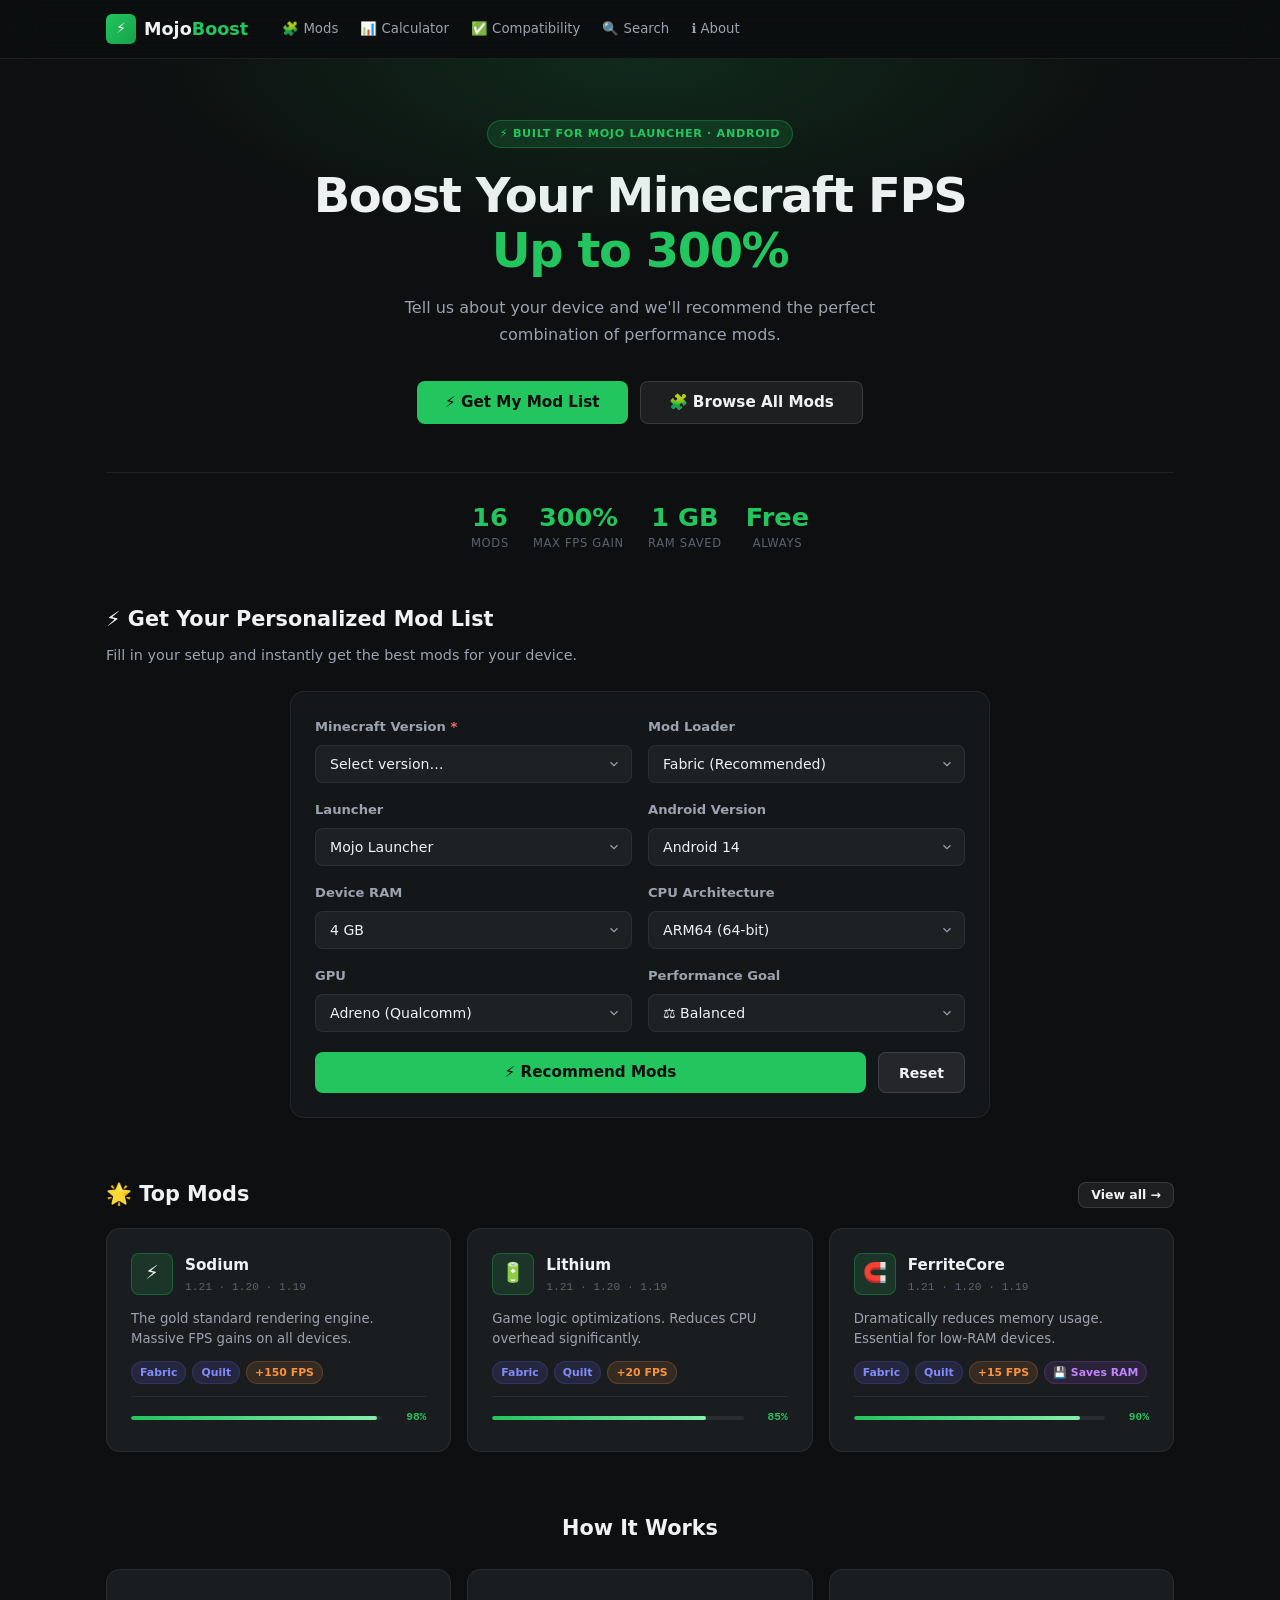
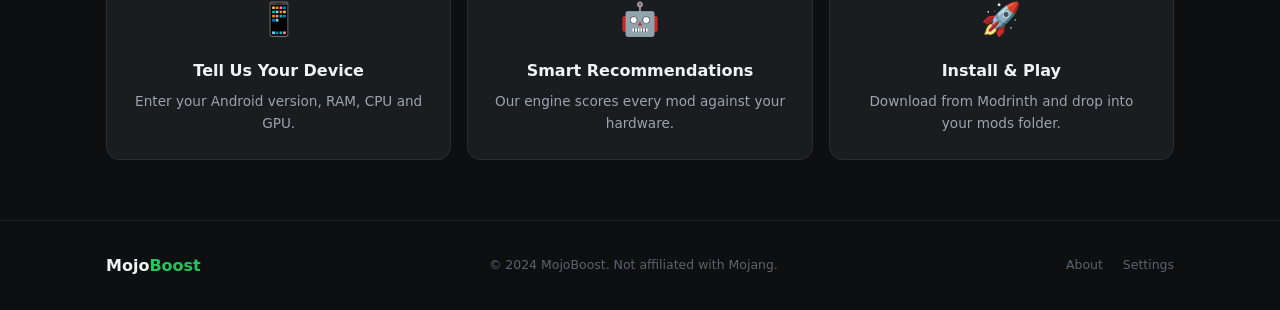
==== commit 71629876: "Update index.html" ====
--- a/index.html
+++ b/index.html
@@ -28,7 +28,7 @@
 h1 .green{color:#22c55e}
 .hero-desc{font-size:1rem;color:#9ba3af;max-width:500px;margin:0 auto 32px;line-height:1.7}
 .hero-btns{display:flex;justify-content:center;gap:12px;flex-wrap:wrap}
-.stats-row{display:flex;justify-content:center;gap:40px;margin-top:48px;padding-top:32px;border-top:1px solid rgba(255,255,255,.07);flex-wrap:wrap;gap:24px}
+.stats-row{display:flex;justify-content:center;gap:24px;margin-top:48px;padding-top:32px;border-top:1px solid rgba(255,255,255,.07);flex-wrap:wrap}
 .stat{text-align:center}
 .stat-val{font-size:1.6rem;font-weight:800;color:#22c55e;line-height:1}
 .stat-lbl{font-size:.72rem;color:#5c6370;margin-top:4px;text-transform:uppercase;letter-spacing:.06em}
@@ -64,10 +64,9 @@
 .tag-loader{background:rgba(99,102,241,.15);color:#818cf8;border:1px solid rgba(99,102,241,.2)}
 .tag-fps{background:rgba(251,146,60,.12);color:#fb923c;border:1px solid rgba(251,146,60,.2)}
 .tag-mem{background:rgba(168,85,247,.12);color:#c084fc;border:1px solid rgba(168,85,247,.2)}
-.tag-ver{background:rgba(34,197,94,.12);color:#22c55e;border:1px solid rgba(34,197,94,.3)}
-.badge-green{display:inline-flex;padding:3px 9px;border-radius:999px;font-size:.68rem;font-weight:700;text-transform:uppercase;letter-spacing:.04em;background:rgba(34,197,94,.15);color:#22c55e;border:1px solid rgba(34,197,94,.3)}
-.badge-blue{display:inline-flex;padding:3px 9px;border-radius:999px;font-size:.68rem;font-weight:700;text-transform:uppercase;letter-spacing:.04em;background:rgba(59,130,246,.15);color:#60a5fa;border:1px solid rgba(59,130,246,.2)}
-.badge-gray{display:inline-flex;padding:3px 9px;border-radius:999px;font-size:.68rem;font-weight:700;text-transform:uppercase;letter-spacing:.04em;background:rgba(255,255,255,.07);color:#9ba3af;border:1px solid rgba(255,255,255,.12)}
+.badge-green{display:inline-flex;padding:3px 9px;border-radius:999px;font-size:.68rem;font-weight:700;text-transform:uppercase;background:rgba(34,197,94,.15);color:#22c55e;border:1px solid rgba(34,197,94,.3)}
+.badge-blue{display:inline-flex;padding:3px 9px;border-radius:999px;font-size:.68rem;font-weight:700;text-transform:uppercase;background:rgba(59,130,246,.15);color:#60a5fa;border:1px solid rgba(59,130,246,.2)}
+.badge-gray{display:inline-flex;padding:3px 9px;border-radius:999px;font-size:.68rem;font-weight:700;text-transform:uppercase;background:rgba(255,255,255,.07);color:#9ba3af;border:1px solid rgba(255,255,255,.12)}
 .mod-card{display:flex;flex-direction:column;gap:12px;cursor:pointer;position:relative;overflow:hidden}
 .mod-card::before{content:'';position:absolute;top:0;left:0;right:0;height:2px;background:linear-gradient(90deg,#22c55e,transparent);opacity:0;transition:opacity .2s}
 .mod-card:hover::before{opacity:1}
@@ -76,18 +75,12 @@
 .mod-info{flex:1;min-width:0}
 .mod-name{font-weight:700;font-size:.95rem;white-space:nowrap;overflow:hidden;text-overflow:ellipsis}
 .mod-ver{font-size:.7rem;color:#5c6370;font-family:monospace;margin-top:2px}
-.mod-fav{width:28px;height:28px;border-radius:6px;display:flex;align-items:center;justify-content:center;color:#5c6370;font-size:.9rem;flex-shrink:0;transition:all .15s;cursor:pointer;background:none;border:none}
-.mod-fav:hover{background:rgba(255,255,255,.07);color:#f87171}
-.mod-fav.active{color:#f87171}
 .mod-desc{font-size:.83rem;color:#9ba3af;line-height:1.5;display:-webkit-box;-webkit-box-orient:vertical;-webkit-line-clamp:2;overflow:hidden}
 .mod-tags{display:flex;flex-wrap:wrap;gap:6px}
 .mod-footer{display:flex;align-items:center;gap:8px;padding-top:12px;border-top:1px solid rgba(255,255,255,.07);margin-top:auto}
 .perf-bar{flex:1;height:4px;background:rgba(255,255,255,.07);border-radius:999px;overflow:hidden}
-.perf-fill{height:100%;border-radius:999px;background:linear-gradient(90deg,#22c55e,#86efac);transition:width .6s}
+.perf-fill{height:100%;border-radius:999px;background:linear-gradient(90deg,#22c55e,#86efac)}
 .perf-lbl{font-size:.7rem;color:#22c55e;font-weight:600;font-family:monospace;min-width:36px;text-align:right}
-.progress{height:6px;background:rgba(255,255,255,.07);border-radius:999px;overflow:hidden;margin-bottom:4px}
-.progress-fill{height:100%;border-radius:999px;background:linear-gradient(90deg,#22c55e,#86efac);transition:width .5s}
-.divider{height:1px;background:rgba(255,255,255,.07);margin:24px 0}
 .fps-banner{background:rgba(34,197,94,.1);border:1px solid rgba(34,197,94,.25);border-radius:14px;padding:24px;margin-bottom:24px}
 .fps-grid{display:grid;grid-template-columns:repeat(3,1fr);gap:16px;text-align:center}
 .fps-val{font-size:1.6rem;font-weight:800;line-height:1}
@@ -98,9 +91,7 @@
 .result-card{display:flex;flex-direction:column;gap:12px;position:relative;overflow:hidden}
 .result-header{display:flex;align-items:center;gap:12px}
 .result-footer{display:flex;align-items:center;gap:8px;padding-top:12px;border-top:1px solid rgba(255,255,255,.07)}
-.empty{display:flex;flex-direction:column;align-items:center;justify-content:center;text-align:center;padding:60px 20px;gap:16px}
-.empty-icon{font-size:2.5rem;opacity:.4}
-.footer{border-top:1px solid rgba(255,255,255,.07);padding:32px 0;margin-top:auto}
+.footer{border-top:1px solid rgba(255,255,255,.07);padding:32px 0;margin-top:60px}
 .footer-inner{display:flex;flex-direction:column;align-items:center;gap:16px;text-align:center}
 @media(min-width:640px){.footer-inner{flex-direction:row;justify-content:space-between;text-align:left}}
 .toast-container{position:fixed;bottom:24px;right:16px;z-index:9999;display:flex;flex-direction:column;gap:8px;pointer-events:none;max-width:320px;width:calc(100vw - 32px)}
@@ -113,7 +104,6 @@
 </style>
 </head>
 <body>
-
 <nav class="navbar">
   <div class="container navbar-inner">
     <a href="index.html" class="logo">
@@ -121,23 +111,20 @@
       <span>Mojo<span class="logo-green">Boost</span></span>
     </a>
     <div class="nav-links">
-      <a href="mods.html"          class="nav-link">🧩 Mods</a>
-      <a href="calculator.html"    class="nav-link">📊 Calculator</a>
+      <a href="mods.html" class="nav-link">🧩 Mods</a>
+      <a href="calculator.html" class="nav-link">📊 Calculator</a>
       <a href="compatibility.html" class="nav-link">✅ Compatibility</a>
-      <a href="search.html"        class="nav-link">🔍 Search</a>
-      <a href="about.html"         class="nav-link">ℹ️ About</a>
+      <a href="search.html" class="nav-link">🔍 Search</a>
+      <a href="about.html" class="nav-link">ℹ️ About</a>
     </div>
     <div class="spacer"></div>
   </div>
 </nav>
-
-<div style="flex:1">
 <div class="container">
-
   <div class="hero">
     <div class="badge">⚡ Built for Mojo Launcher · Android</div>
     <h1>Boost Your Minecraft FPS<br><span class="green">Up to 300%</span></h1>
-    <p class="hero-desc">Tell us about your device and we'll recommend the perfect combination of performance mods — no guesswork, no crashes.</p>
+    <p class="hero-desc">Tell us about your device and we'll recommend the perfect combination of performance mods.</p>
     <div class="hero-btns">
       <button class="btn btn-primary btn-lg" onclick="document.getElementById('recommender').scrollIntoView({behavior:'smooth'})">⚡ Get My Mod List</button>
       <a href="mods.html" class="btn btn-secondary btn-lg">🧩 Browse All Mods</a>
@@ -149,13 +136,10 @@
       <div class="stat"><div class="stat-val">Free</div><div class="stat-lbl">Always</div></div>
     </div>
   </div>
-
   <div class="section" id="recommender">
     <h2 class="section-title">⚡ Get Your Personalized Mod List</h2>
     <p class="section-sub">Fill in your setup and instantly get the best mods for your device.</p>
-
     <div id="errBanner" style="display:none;background:rgba(239,68,68,.12);border:1px solid rgba(239,68,68,.25);border-radius:10px;padding:12px 16px;margin-bottom:16px;color:#f87171;font-size:.88rem"></div>
-
     <div class="card card-glass" style="max-width:700px;margin:0 auto">
       <div class="grid2" style="gap:16px">
         <div class="form-group">
@@ -243,7 +227,6 @@
         <button class="btn btn-secondary" onclick="document.getElementById('results').style.display='none'">Reset</button>
       </div>
     </div>
-
     <div id="results" style="display:none;margin-top:32px">
       <div class="fps-banner">
         <div class="fps-grid">
@@ -270,7 +253,6 @@
       </div>
     </div>
   </div>
-
   <div class="section">
     <div style="display:flex;align-items:center;justify-content:space-between;margin-bottom:16px">
       <h2 class="section-title" style="margin:0">🌟 Top Mods</h2>
@@ -278,308 +260,33 @@
     </div>
     <div class="grid3" id="featuredGrid"></div>
   </div>
-
   <div class="section">
     <h2 class="section-title" style="text-align:center;margin-bottom:24px">How It Works</h2>
     <div class="grid3">
-      <div class="card" style="text-align:center">
-        <div style="font-size:2rem;margin-bottom:12px">📱</div>
-        <div style="font-weight:700;margin-bottom:8px">Tell Us Your Device</div>
-        <p style="font-size:.85rem;color:#9ba3af">Enter your Android version, RAM, CPU and GPU.</p>
-      </div>
-      <div class="card" style="text-align:center">
-        <div style="font-size:2rem;margin-bottom:12px">🤖</div>
-        <div style="font-weight:700;margin-bottom:8px">Smart Recommendations</div>
-        <p style="font-size:.85rem;color:#9ba3af">Our engine scores every mod against your hardware.</p>
-      </div>
-      <div class="card" style="text-align:center">
-        <div style="font-size:2rem;margin-bottom:12px">🚀</div>
-        <div style="font-weight:700;margin-bottom:8px">Install & Play</div>
-        <p style="font-size:.85rem;color:#9ba3af">Download from Modrinth and drop into your mods folder.</p>
-      </div>
-    </div>
-  </div>
-
+      <div class="card" style="text-align:center"><div style="font-size:2rem;margin-bottom:12px">📱</div><div style="font-weight:700;margin-bottom:8px">Tell Us Your Device</div><p style="font-size:.85rem;color:#9ba3af">Enter your Android version, RAM, CPU and GPU.</p></div>
+      <div class="card" style="text-align:center"><div style="font-size:2rem;margin-bottom:12px">🤖</div><div style="font-weight:700;margin-bottom:8px">Smart Recommendations</div><p style="font-size:.85rem;color:#9ba3af">Our engine scores every mod against your hardware.</p></div>
+      <div class="card" style="text-align:center"><div style="font-size:2rem;margin-bottom:12px">🚀</div><div style="font-weight:700;margin-bottom:8px">Install & Play</div><p style="font-size:.85rem;color:#9ba3af">Download from Modrinth and drop into your mods folder.</p></div>
+    </div>
+  </div>
 </div>
-</div>
-
 <footer class="footer">
   <div class="container footer-inner">
     <span style="font-weight:800">Mojo<span style="color:#22c55e">Boost</span></span>
     <span style="font-size:.78rem;color:#5c6370">© 2024 MojoBoost. Not affiliated with Mojang.</span>
-    <div style="display:flex;gap:20px">
-      <a href="about.html" style="font-size:.78rem;color:#5c6370">About</a>
-      <a href="settings.html" style="font-size:.78rem;color:#5c6370">Settings</a>
-    </div>
+    <div style="display:flex;gap:20px"><a href="about.html" style="font-size:.78rem;color:#5c6370">About</a><a href="settings.html" style="font-size:.78rem;color:#5c6370">Settings</a></div>
   </div>
 </footer>
-
 <div class="toast-container" id="toasts"></div>
-
 <script>
-// ── MODS DATABASE ────────────────────────────────────────────
-var MODS = [
-  {id:"sodium",name:"Sodium",icon:"⚡",short:"The gold standard rendering engine replacement. Massive FPS gains.",versions:["1.16","1.17","1.18","1.19","1.20","1.21"],loaders:["Fabric","Quilt","NeoForge"],cat:"rendering",perf:98,memMB:-64,fpsAvg:150,fpsMin:80,fpsMax:300,arm64:true,arm32:true,x86:true,minAndroid:8,minRAM:1,goals:["Maximum FPS","Balanced","Battery Saver"],pop:99,url:"https://modrinth.com/mod/sodium",featured:true},
-  {id:"lithium",name:"Lithium",icon:"🔋",short:"Game logic and server-side optimizations. Reduces CPU overhead.",versions:["1.16","1.17","1.18","1.19","1.20","1.21"],loaders:["Fabric","Quilt"],cat:"logic",perf:85,memMB:-32,fpsAvg:20,fpsMin:10,fpsMax:40,arm64:true,arm32:true,x86:true,minAndroid:8,minRAM:1,goals:["Maximum FPS","Balanced","Battery Saver"],pop:95,url:"https://modrinth.com/mod/lithium",featured:true},
-  {id:"ferritecore",name:"FerriteCore",icon:"🧲",short:"Dramatically reduces memory usage. Essential for low-RAM devices.",versions:["1.16","1.17","1.18","1.19","1.20","1.21"],loaders:["Fabric","Quilt","Forge","NeoForge"],cat:"memory",perf:90,memMB:-512,fpsAvg:15,fpsMin:5,fpsMax:30,arm64:true,arm32:true,x86:true,minAndroid:8,minRAM:1,goals:["Maximum FPS","Balanced","Battery Saver"],pop:93,url:"https://modrinth.com/mod/ferrite-core",featured:true},
-  {id:"modernfix",name:"ModernFix",icon:"🔧",short:"Fixes performance bugs. Faster world loading and startup times.",versions:["1.16","1.17","1.18","1.19","1.20","1.21"],loaders:["Fabric","Forge","NeoForge"],cat:"general",perf:88,memMB:-256,fpsAvg:30,fpsMin:15,fpsMax:60,arm64:true,arm32:true,x86:true,minAndroid:8,minRAM:1,goals:["Maximum FPS","Balanced","Battery Saver"],pop:88,url:"https://modrinth.com/mod/modernfix",featured:true},
-  {id:"immediatelyfast",name:"ImmediatelyFast",icon:"⚡",short:"Optimizes immediate-mode rendering. Huge gains in UI and entity rendering.",versions:["1.18","1.19","1.20","1.21"],loaders:["Fabric","Quilt","NeoForge"],cat:"rendering",perf:82,memMB:-16,fpsAvg:40,fpsMin:20,fpsMax:80,arm64:true,arm32:false,x86:true,minAndroid:10,minRAM:2,goals:["Maximum FPS","Balanced","Best Graphics"],pop:85,url:"https://modrinth.com/mod/immediatelyfast",featured:false},
-  {id:"entityculling",name:"EntityCulling",icon:"👁️",short:"Skips rendering entities you can't see. Massive FPS boost in crowds.",versions:["1.16","1.17","1.18","1.19","1.20","1.21"],loaders:["Fabric","Quilt","Forge","NeoForge"],cat:"rendering",perf:87,memMB:-8,fpsAvg:35,fpsMin:15,fpsMax:100,arm64:true,arm32:true,x86:true,minAndroid:8,minRAM:1,goals:["Maximum FPS","Balanced","Battery Saver"],pop:86,url:"https://modrinth.com/mod/entityculling",featured:false},
-  {id:"dynamicfps",name:"Dynamic FPS",icon:"🔋",short:"Reduces FPS when unfocused. Saves battery life on mobile.",versions:["1.14","1.16","1.17","1.18","1.19","1.20","1.21"],loaders:["Fabric","Quilt"],cat:"battery",perf:75,memMB:0,fpsAvg:5,fpsMin:0,fpsMax:10,arm64:true,arm32:true,x86:true,minAndroid:8,minRAM:1,goals:["Battery Saver","Balanced"],pop:80,url:"https://modrinth.com/mod/dynamic-fps",featured:false},
-  {id:"noisium",name:"Noisium",icon:"🌍",short:"Speeds up world generation noise calculations. Faster chunk loading.",versions:["1.20","1.21"],loaders:["Fabric","Quilt"],cat:"worldgen",perf:78,memMB:0,fpsAvg:12,fpsMin:5,fpsMax:25,arm64:true,arm32:false,x86:true,minAndroid:10,minRAM:2,goals:["Maximum FPS","Balanced"],pop:72,url:"https://modrinth.com/mod/noisium",featured:false},
-  {id:"krypton",name:"Krypton",icon:"🌐",short:"Optimizes networking stack. Lower latency, better multiplayer.",versions:["1.16","1.17","1.18","1.19","1.20","1.21"],loaders:["Fabric","Quilt"],cat:"network",perf:70,memMB:0,fpsAvg:8,fpsMin:2,fpsMax:15,arm64:true,arm32:true,x86:true,minAndroid:8,minRAM:1,goals:["Maximum FPS","Balanced"],pop:76,url:"https://modrinth.com/mod/krypton",featured:false},
-  {id:"memoryleakfix",name:"Memory Leak Fix",icon:"🩹",short:"Patches memory leaks. Prevents crashes on long sessions.",versions:["1.14","1.16","1.17","1.18","1.19","1.20","1.21"],loaders:["Fabric","Quilt","Forge","NeoForge"],cat:"memory",perf:83,memMB:-128,fpsAvg:10,fpsMin:5,fpsMax:20,arm64:true,arm32:true,x86:true,minAndroid:8,minRAM:1,goals:["Maximum FPS","Balanced","Battery Saver"],pop:84,url:"https://modrinth.com/mod/memoryleakfix",featured:false},
-  {id:"c2me",name:"C2ME",icon:"🔄",short:"Concurrent chunk loading. Parallel chunk generation on multi-core CPUs.",versions:["1.18","1.19","1.20","1.21"],loaders:["Fabric","Quilt"],cat:"worldgen",perf:80,memMB:64,fpsAvg:25,fpsMin:10,fpsMax:50,arm64:true,arm32:false,x86:true,minAndroid:10,minRAM:3,goals:["Maximum FPS","Balanced"],pop:77,url:"https://modrinth.com/mod/c2me-fabric",featured:false},
-  {id:"moreculling",name:"More Culling",icon:"🎯",short:"Advanced block face culling. Reduces draw calls significantly.",versions:["1.18","1.19","1.20","1.21"],loaders:["Fabric","Quilt"],cat:"rendering",perf:79,memMB:-16,fpsAvg:20,fpsMin:10,fpsMax:40,arm64:true,arm32:true,x86:true,minAndroid:9,minRAM:2,goals:["Maximum FPS","Balanced"],pop:74,url:"https://modrinth.com/mod/moreculling",featured:false},
-  {id:"ebe",name:"Enhanced Block Entities",icon:"📦",short:"Renders chests and beds as baked models. Massive FPS gain near storage.",versions:["1.16","1.17","1.18","1.19","1.20"],loaders:["Fabric","Quilt"],cat:"rendering",perf:84,memMB:0,fpsAvg:45,fpsMin:20,fpsMax:120,arm64:true,arm32:true,x86:true,minAndroid:8,minRAM:1,goals:["Maximum FPS","Balanced","Best Graphics"],pop:82,url:"https://modrinth.com/mod/ebe",featured:false},
-  {id:"fastquit",name:"FastQuit",icon:"🚪",short:"Return to title screen instantly while world saves in background.",versions:["1.18","1.19","1.20","1.21"],loaders:["Fabric","Quilt"],cat:"utility",perf:60,memMB:0,fpsAvg:0,fpsMin:0,fpsMax:0,arm64:true,arm32:true,x86:true,minAndroid:8,minRAM:1,goals:["Maximum FPS","Balanced","Battery Saver"],pop:71,url:"https://modrinth.com/mod/fastquit",featured:false},
-  {id:"clumps",name:"Clumps",icon:"✨",short:"Groups XP orbs together. Reduces entity count and improves FPS.",versions:["1.12","1.16","1.17","1.18","1.19","1.20","1.21"],loaders:["Fabric","Quilt","Forge","NeoForge"],cat:"logic",perf:72,memMB:-16,fpsAvg:20,fpsMin:5,fpsMax:60,arm64:true,arm32:true,x86:true,minAndroid:8,minRAM:1,goals:["Maximum FPS","Balanced","Battery Saver"],pop:79,url:"https://modrinth.com/mod/clumps",featured:false},
-  {id:"spark",name:"Spark",icon:"🔍",short:"Performance profiler. Identify exactly what's lagging your game.",versions:["1.8","1.12","1.16","1.17","1.18","1.19","1.20","1.21"],loaders:["Fabric","Quilt","Forge","NeoForge"],cat:"utility",perf:55,memMB:8,fpsAvg:0,fpsMin:0,fpsMax:0,arm64:true,arm32:true,x86:true,minAndroid:8,minRAM:1,goals:["Maximum FPS","Balanced"],pop:83,url:"https://modrinth.com/mod/spark",featured:false}
-];
-
-// ── FAVORITES ────────────────────────────────────────────────
-var FAV_KEY = "mb-favs";
-function getFavs(){ try{return JSON.parse(localStorage.getItem(FAV_KEY)||"[]")}catch{return[]} }
-function isFav(id){ return getFavs().includes(id) }
-function toggleFav(id){
-  var f = getFavs(), i = f.indexOf(id);
-  if(i===-1){f.push(id);toast("Added to favorites","success")}else{f.splice(i,1);toast("Removed from favorites","info")}
-  localStorage.setItem(FAV_KEY,JSON.stringify(f));
-  return f.includes(id);
-}
-
-// ── TOAST ─────────────────────────────────────────────────────
-function toast(msg, type){
-  type = type||"info";
-  var icons = {success:"✅",error:"❌",warning:"⚠️",info:"ℹ️"};
-  var c = document.getElementById("toasts");
-  var t = document.createElement("div");
-  t.className = "toast toast-"+type;
-  t.innerHTML = '<span>'+icons[type]+'</span><span style="flex:1">'+msg+'</span>';
-  c.appendChild(t);
-  setTimeout(function(){t.remove()},3000);
-}
-
-// ── MOD CARD ──────────────────────────────────────────────────
-function modCard(mod){
-  var fav = isFav(mod.id);
-  var fps = mod.fpsAvg > 0 ? "+"+mod.fpsAvg+" FPS" : "Utility";
-  return '<div class="card mod-card" onclick="location.href=\'mod-detail.html?id='+mod.id+'\'">'+
-    '<div class="mod-header">'+
-      '<div class="mod-icon">'+mod.icon+'</div>'+
-      '<div class="mod-info">'+
-        '<div class="mod-name">'+mod.name+'</div>'+
-        '<div class="mod-ver">'+mod.versions.slice(-3).reverse().join(" · ")+'</div>'+
-      '</div>'+
-      '<button class="mod-fav'+(fav?" active":"'")+(fav?'"':'') +
-        ' onclick="event.stopPropagation();doFav(this,\''+mod.id+'\')" aria-label="Favourite">'+
-        (fav?"❤️":"🤍")+'</button>'+
-    '</div>'+
-    '<p class="mod-desc">'+mod.short+'</p>'+
-    '<div class="mod-tags">'+
-      mod.loaders.slice(0,2).map(function(l){return'<span class="tag tag-loader">'+l+'</span>'}).join("")+
-      '<span class="tag tag-fps">'+fps+'</span>'+
-      (mod.memMB < -100 ? '<span class="tag tag-mem">💾 Saves RAM</span>' : "")+
-    '</div>'+
-    '<div class="mod-footer">'+
-      '<div class="perf-bar"><div class="perf-fill" style="width:'+mod.perf+'%"></div></div>'+
-      '<span class="perf-lbl">'+mod.perf+'%</span>'+
-    '</div>'+
-  '</div>';
-}
-
-function doFav(btn, id){
-  var now = toggleFav(id);
-  btn.textContent = now ? "❤️" : "🤍";
-  btn.classList.toggle("active", now);
-}
-
-// ── RESULT CARD ───────────────────────────────────────────────
-function resultCard(r){
-  var badges = {essential:"badge-green",recommended:"badge-blue",optional:"badge-gray"};
-  var labels = {essential:"Essential",recommended:"Recommended",optional:"Optional"};
-  var fps = r.mod.fpsAvg > 0 ? "+"+r.mod.fpsAvg+" FPS" : "Utility";
-  return '<div class="card result-card">'+
-    '<div class="result-header">'+
-      '<div class="mod-icon">'+r.mod.icon+'</div>'+
-      '<div class="mod-info">'+
-        '<div class="mod-name">'+r.mod.name+'</div>'+
-        '<div class="mod-ver">'+r.mod.loaders.join(" · ")+'</div>'+
-      '</div>'+
-      '<span class="'+badges[r.priority]+'">'+labels[r.priority]+'</span>'+
-    '</div>'+
-    '<p class="mod-desc">'+r.mod.short+'</p>'+
-    '<div class="mod-tags">'+
-      r.reasons.slice(0,2).map(function(x){return'<span class="tag tag-fps">✓ '+x+'</span>'}).join("")+
-    '</div>'+
-    '<div class="result-footer">'+
-      '<div class="perf-bar"><div class="perf-fill" style="width:'+r.mod.perf+'%"></div></div>'+
-      '<a href="'+r.mod.url+'" target="_blank" rel="noopener" onclick="event.stopPropagation()" class="btn btn-outline btn-sm">Download ↗</a>'+
-    '</div>'+
-  '</div>';
-}
-
-// ── RECOMMENDATION ENGINE ─────────────────────────────────────
-function recommend(cfg){
-  var ver    = cfg.version;
-  var loader = cfg.loader;
-  var ram    = parseInt(cfg.ram)||4;
-  var arch   = cfg.arch;
-  var android= parseInt(cfg.android)||12;
-  var goal   = cfg.goal;
-  var gpu    = cfg.gpu;
-
-  var results=[], notes=[], warnings=[];
-
-  if(cfg.launcher==="Mojo Launcher") notes.push({type:"info",text:"Mojo Launcher has excellent Fabric support. All Fabric mods below are fully compatible."});
-  if(cfg.launcher==="Official Launcher") warnings.push({type:"warning",text:"The Official Bedrock launcher doesn't support Fabric/Forge mods. These mods require Java Edition."});
-  if(ram<=2) warnings.push({type:"warning",text:"⚠️ Low RAM ("+ram+" GB) detected. Mods filtered for minimal memory use. Keep render distance at 6 or lower."});
-  if(arch==="arm32") warnings.push({type:"warning",text:"ARM32 device detected. Some mods removed — they don't support 32-bit."});
-
-  MODS.forEach(function(mod){
-    if(!mod.loaders.includes(loader)) return;
-    var major = ver.split(".").slice(0,2).join(".");
-    if(!mod.versions.some(function(v){return v===major||ver.startsWith(v)})) return;
-    if(arch==="arm32"&&!mod.arm32) return;
-    if(arch==="x86"&&!mod.x86) return;
-    if(android<mod.minAndroid) return;
-    if(ram<mod.minRAM) return;
-    if(ram<=2&&mod.memMB>32) return;
-
-    var score=0, reasons=[];
-    score += mod.perf * 0.4;
-
-    if(goal==="Maximum FPS"){
-      score += mod.fpsAvg * 0.5;
-      if(mod.cat==="rendering"){score+=20;reasons.push("Rendering optimizer")}
-      if(mod.cat==="memory"){score+=15;reasons.push("Frees memory for FPS")}
-      if(mod.cat==="logic"){score+=12;reasons.push("Reduces CPU overhead")}
-      if(mod.memMB<0) score+=10;
-    } else if(goal==="Balanced"){
-      score += mod.fpsAvg * 0.3;
-      if(mod.cat==="rendering") score+=15;
-      if(mod.cat==="memory") score+=15;
-      if(mod.cat==="battery") score+=10;
-      if(mod.memMB<0) score+=8;
-    } else if(goal==="Best Graphics"){
-      if(mod.goals.includes("Best Graphics")) score+=25;
-      if(mod.cat==="rendering"){score+=20;reasons.push("Improves visuals")}
-    } else if(goal==="Battery Saver"){
-      score += mod.fpsAvg * 0.1;
-      if(mod.cat==="battery"){score+=30;reasons.push("Reduces power use")}
-      if(mod.cat==="memory"){score+=20;reasons.push("Frees RAM = less heat")}
-      if(mod.memMB<0) score+=15;
-      if(!mod.goals.includes("Battery Saver")&&mod.cat!=="memory") score-=10;
-    }
-
-    if(gpu==="Adreno"&&mod.id==="sodium"){score+=10;reasons.push("Excellent Adreno GPU support")}
-    if(gpu==="Mali"&&mod.id==="sodium"){score+=8;reasons.push("Good Mali GPU support")}
-    if(ram<=2&&mod.memMB<-100){score+=20;reasons.push("Critical for low-RAM device")}
-    if(mod.featured) score+=5;
-    score += mod.pop * 0.05;
-
-    if(reasons.length===0){
-      if(mod.fpsAvg>30) reasons.push("+"+mod.fpsAvg+" FPS average gain");
-      else if(mod.memMB<0) reasons.push("Saves ~"+Math.abs(mod.memMB)+" MB RAM");
-      else reasons.push("General performance improvement");
-    }
-
-    score = Math.round(score);
-    results.push({mod:mod,score:score,reasons:reasons,priority:score>80?"essential":score>60?"recommended":"optional"});
-  });
-
-  results.sort(function(a,b){return b.score-a.score});
-
-  var baseFPS = ram>=6?30:ram>=4?22:ram>=3?18:15;
-  var totalGain=0;
-  results.forEach(function(r,i){totalGain+=r.mod.fpsAvg*Math.pow(0.75,i)});
-  var mult = goal==="Maximum FPS"?1.2:goal==="Battery Saver"?0.7:goal==="Best Graphics"?0.9:1;
-  var afterFPS = Math.min(Math.round((baseFPS+totalGain)*mult),144);
-  var pct = Math.round((afterFPS-baseFPS)/baseFPS*100);
-
-  return {
-    essential:   results.filter(function(r){return r.priority==="essential"}),
-    recommended: results.filter(function(r){return r.priority==="recommended"}),
-    optional:    results.filter(function(r){return r.priority==="optional"}),
-    all: results, notes:notes, warnings:warnings,
-    fps:{before:baseFPS,after:afterFPS,pct:pct}
-  };
-}
-
-// ── INIT ──────────────────────────────────────────────────────
-document.addEventListener("DOMContentLoaded", function(){
-  // Featured mods
-  var featured = MODS.filter(function(m){return m.featured}).slice(0,3);
-  document.getElementById("featuredGrid").innerHTML = featured.map(modCard).join("");
-
-  document.getElementById("runBtn").addEventListener("click", function(){
-    var ver = document.getElementById("r-version").value;
-    var err = document.getElementById("errBanner");
-
-    if(!ver){
-      err.style.display="block";
-      err.textContent="⚠️ Please select a Minecraft version.";
-      return;
-    }
-    err.style.display="none";
-
-    var btn = this;
-    btn.textContent="⏳ Analyzing…";
-    btn.disabled=true;
-
-    setTimeout(function(){
-      try {
-        var res = recommend({
-          version: ver,
-          loader:  document.getElementById("r-loader").value,
-          launcher:document.getElementById("r-launcher").value,
-          android: document.getElementById("r-android").value,
-          ram:     document.getElementById("r-ram").value,
-          arch:    document.getElementById("r-arch").value,
-          gpu:     document.getElementById("r-gpu").value,
-          goal:    document.getElementById("r-goal").value
-        });
-
-        document.getElementById("r-before").textContent = res.fps.before+" FPS";
-        document.getElementById("r-after").textContent  = res.fps.after+" FPS";
-        document.getElementById("r-pct").textContent    = "+"+res.fps.pct+"%";
-
-        document.getElementById("r-notes").innerHTML = res.warnings.concat(res.notes).map(function(n){
-          return '<div class="note-card note-'+n.type+'">'+n.text+'</div>';
-        }).join("");
-
-        function fill(ids, data){
-          var sec  = document.getElementById("r-"+ids);
-          var grid = document.getElementById("r-"+ids+"-grid");
-          if(data.length>0){
-            grid.innerHTML = data.map(resultCard).join("");
-            sec.style.display="block";
-          } else { sec.style.display="none"; }
-        }
-
-        fill("essential",   res.essential);
-        fill("recommended", res.recommended);
-        fill("optional",    res.optional);
-
-        document.getElementById("dlAllBtn").onclick = function(){
-          var mods = res.essential.map(function(r){return r.mod});
-          if(mods.length===0){toast("No mods to download","warning");return}
-          toast("Opening "+mods.length+" download pages…","info");
-          mods.forEach(function(m,i){setTimeout(function(){window.open(m.url,"_blank","noopener")},i*700)});
-        };
-
-        document.getElementById("results").style.display="block";
-        document.getElementById("results").scrollIntoView({behavior:"smooth"});
-        toast("Found "+res.all.length+" compatible mods!","success");
-      } catch(e){
-        err.style.display="block";
-        err.textContent="Error: "+e.message;
-      }
-      btn.textContent="⚡ Recommend Mods";
-      btn.disabled=false;
-    },300);
-  });
-});
+var MODS=[{id:"sodium",name:"Sodium",icon:"⚡",short:"The gold standard rendering engine. Massive FPS gains on all devices.",versions:["1.16","1.17","1.18","1.19","1.20","1.21"],loaders:["Fabric","Quilt","NeoForge"],cat:"rendering",perf:98,memMB:-64,fpsAvg:150,arm64:true,arm32:true,x86:true,minAndroid:8,minRAM:1,goals:["Maximum FPS","Balanced","Battery Saver"],pop:99,url:"https://modrinth.com/mod/sodium",featured:true},{id:"lithium",name:"Lithium",icon:"🔋",short:"Game logic optimizations. Reduces CPU overhead significantly.",versions:["1.16","1.17","1.18","1.19","1.20","1.21"],loaders:["Fabric","Quilt"],cat:"logic",perf:85,memMB:-32,fpsAvg:20,arm64:true,arm32:true,x86:true,minAndroid:8,minRAM:1,goals:["Maximum FPS","Balanced","Battery Saver"],pop:95,url:"https://modrinth.com/mod/lithium",featured:true},{id:"ferritecore",name:"FerriteCore",icon:"🧲",short:"Dramatically reduces memory usage. Essential for low-RAM devices.",versions:["1.16","1.17","1.18","1.19","1.20","1.21"],loaders:["Fabric","Quilt","Forge","NeoForge"],cat:"memory",perf:90,memMB:-512,fpsAvg:15,arm64:true,arm32:true,x86:true,minAndroid:8,minRAM:1,goals:["Maximum FPS","Balanced","Battery Saver"],pop:93,url:"https://modrinth.com/mod/ferrite-core",featured:true},{id:"modernfix",name:"ModernFix",icon:"🔧",short:"Fixes performance bugs. Faster world loading and startup.",versions:["1.16","1.17","1.18","1.19","1.20","1.21"],loaders:["Fabric","Forge","NeoForge"],cat:"general",perf:88,memMB:-256,fpsAvg:30,arm64:true,arm32:true,x86:true,minAndroid:8,minRAM:1,goals:["Maximum FPS","Balanced","Battery Saver"],pop:88,url:"https://modrinth.com/mod/modernfix",featured:true},{id:"immediatelyfast",name:"ImmediatelyFast",icon:"⚡",short:"Optimizes immediate-mode rendering. Huge gains in UI and entities.",versions:["1.18","1.19","1.20","1.21"],loaders:["Fabric","Quilt","NeoForge"],cat:"rendering",perf:82,memMB:-16,fpsAvg:40,arm64:true,arm32:false,x86:true,minAndroid:10,minRAM:2,goals:["Maximum FPS","Balanced","Best Graphics"],pop:85,url:"https://modrinth.com/mod/immediatelyfast",featured:false},{id:"entityculling",name:"EntityCulling",icon:"👁️",short:"Skips rendering entities you cannot see. Massive FPS boost in crowds.",versions:["1.16","1.17","1.18","1.19","1.20","1.21"],loaders:["Fabric","Quilt","Forge","NeoForge"],cat:"rendering",perf:87,memMB:-8,fpsAvg:35,arm64:true,arm32:true,x86:true,minAndroid:8,minRAM:1,goals:["Maximum FPS","Balanced","Battery Saver"],pop:86,url:"https://modrinth.com/mod/entityculling",featured:false},{id:"dynamicfps",name:"Dynamic FPS",icon:"🔋",short:"Reduces FPS when unfocused. Saves battery life on mobile.",versions:["1.14","1.16","1.17","1.18","1.19","1.20","1.21"],loaders:["Fabric","Quilt"],cat:"battery",perf:75,memMB:0,fpsAvg:5,arm64:true,arm32:true,x86:true,minAndroid:8,minRAM:1,goals:["Battery Saver","Balanced"],pop:80,url:"https://modrinth.com/mod/dynamic-fps",featured:false},{id:"noisium",name:"Noisium",icon:"🌍",short:"Speeds up world generation. Faster chunk loading.",versions:["1.20","1.21"],loaders:["Fabric","Quilt"],cat:"worldgen",perf:78,memMB:0,fpsAvg:12,arm64:true,arm32:false,x86:true,minAndroid:10,minRAM:2,goals:["Maximum FPS","Balanced"],pop:72,url:"https://modrinth.com/mod/noisium",featured:false},{id:"krypton",name:"Krypton",icon:"🌐",short:"Optimizes networking. Lower latency and better multiplayer.",versions:["1.16","1.17","1.18","1.19","1.20","1.21"],loaders:["Fabric","Quilt"],cat:"network",perf:70,memMB:0,fpsAvg:8,arm64:true,arm32:true,x86:true,minAndroid:8,minRAM:1,goals:["Maximum FPS","Balanced"],pop:76,url:"https://modrinth.com/mod/krypton",featured:false},{id:"memoryleakfix",name:"Memory Leak Fix",icon:"🩹",short:"Patches memory leaks. Prevents crashes on long sessions.",versions:["1.14","1.16","1.17","1.18","1.19","1.20","1.21"],loaders:["Fabric","Quilt","Forge","NeoForge"],cat:"memory",perf:83,memMB:-128,fpsAvg:10,arm64:true,arm32:true,x86:true,minAndroid:8,minRAM:1,goals:["Maximum FPS","Balanced","Battery Saver"],pop:84,url:"https://modrinth.com/mod/memoryleakfix",featured:false},{id:"c2me",name:"C2ME",icon:"🔄",short:"Concurrent chunk loading across multiple CPU cores.",versions:["1.18","1.19","1.20","1.21"],loaders:["Fabric","Quilt"],cat:"worldgen",perf:80,memMB:64,fpsAvg:25,arm64:true,arm32:false,x86:true,minAndroid:10,minRAM:3,goals:["Maximum FPS","Balanced"],pop:77,url:"https://modrinth.com/mod/c2me-fabric",featured:false},{id:"moreculling",name:"More Culling",icon:"🎯",short:"Advanced block face culling. Reduces draw calls significantly.",versions:["1.18","1.19","1.20","1.21"],loaders:["Fabric","Quilt"],cat:"rendering",perf:79,memMB:-16,fpsAvg:20,arm64:true,arm32:true,x86:true,minAndroid:9,minRAM:2,goals:["Maximum FPS","Balanced"],pop:74,url:"https://modrinth.com/mod/moreculling",featured:false},{id:"ebe",name:"Enhanced Block Entities",icon:"📦",short:"Renders chests as baked models. Massive FPS near storage rooms.",versions:["1.16","1.17","1.18","1.19","1.20"],loaders:["Fabric","Quilt"],cat:"rendering",perf:84,memMB:0,fpsAvg:45,arm64:true,arm32:true,x86:true,minAndroid:8,minRAM:1,goals:["Maximum FPS","Balanced","Best Graphics"],pop:82,url:"https://modrinth.com/mod/ebe",featured:false},{id:"fastquit",name:"FastQuit",icon:"🚪",short:"Return to title instantly while world saves in background.",versions:["1.18","1.19","1.20","1.21"],loaders:["Fabric","Quilt"],cat:"utility",perf:60,memMB:0,fpsAvg:0,arm64:true,arm32:true,x86:true,minAndroid:8,minRAM:1,goals:["Maximum FPS","Balanced","Battery Saver"],pop:71,url:"https://modrinth.com/mod/fastquit",featured:false},{id:"clumps",name:"Clumps",icon:"✨",short:"Groups XP orbs together. Reduces entity count and boosts FPS.",versions:["1.12","1.16","1.17","1.18","1.19","1.20","1.21"],loaders:["Fabric","Quilt","Forge","NeoForge"],cat:"logic",perf:72,memMB:-16,fpsAvg:20,arm64:true,arm32:true,x86:true,minAndroid:8,minRAM:1,goals:["Maximum FPS","Balanced","Battery Saver"],pop:79,url:"https://modrinth.com/mod/clumps",featured:false},{id:"spark",name:"Spark",icon:"🔍",short:"Performance profiler. Find exactly what is causing lag.",versions:["1.8","1.12","1.16","1.17","1.18","1.19","1.20","1.21"],loaders:["Fabric","Quilt","Forge","NeoForge"],cat:"utility",perf:55,memMB:8,fpsAvg:0,arm64:true,arm32:true,x86:true,minAndroid:8,minRAM:1,goals:["Maximum FPS","Balanced"],pop:83,url:"https://modrinth.com/mod/spark",featured:false}];
+function getFavs(){try{return JSON.parse(localStorage.getItem("mb-favs")||"[]")}catch{return[]}}
+function isFav(id){return getFavs().includes(id)}
+function toggleFav(id){var f=getFavs(),i=f.indexOf(id);if(i===-1){f.push(id);toast("Added to favorites","success")}else{f.splice(i,1);toast("Removed","info")}localStorage.setItem("mb-favs",JSON.stringify(f));return f.includes(id)}
+function toast(msg,type){var icons={success:"✅",error:"❌",warning:"⚠️",info:"ℹ️"};var c=document.getElementById("toasts");var t=document.createElement("div");t.className="toast toast-"+(type||"info");t.innerHTML="<span>"+icons[type||"info"]+"</span><span style='flex:1'>"+msg+"</span>";c.appendChild(t);setTimeout(function(){t.remove()},3000)}
+function modCard(mod){var fav=isFav(mod.id);var fps=mod.fpsAvg>0?"+"+mod.fpsAvg+" FPS":"Utility";return'<div class="card mod-card" onclick="location.href=\'mod-detail.html?id='+mod.id+'\'">'+'<div class="mod-header"><div class="mod-icon">'+mod.icon+'</div><div class="mod-info"><div class="mod-name">'+mod.name+'</div><div class="mod-ver">'+mod.versions.slice(-3).reverse().join(" · ")+'</div></div></div>'+'<p class="mod-desc">'+mod.short+'</p>'+'<div class="mod-tags">'+mod.loaders.slice(0,2).map(function(l){return'<span class="tag tag-loader">'+l+"</span>"}).join("")+'<span class="tag tag-fps">'+fps+"</span>"+(mod.memMB<-100?'<span class="tag tag-mem">💾 Saves RAM</span>':"")+"</div>"+'<div class="mod-footer"><div class="perf-bar"><div class="perf-fill" style="width:'+mod.perf+'%"></div></div><span class="perf-lbl">'+mod.perf+"%</span></div></div>"}
+function resultCard(r){var badges={essential:"badge-green",recommended:"badge-blue",optional:"badge-gray"};var labels={essential:"Essential",recommended:"Recommended",optional:"Optional"};return'<div class="card result-card"><div class="result-header"><div class="mod-icon">'+r.mod.icon+'</div><div class="mod-info"><div class="mod-name">'+r.mod.name+'</div><div class="mod-ver">'+r.mod.loaders.join(" · ")+"</div></div>"+'<span class="'+badges[r.priority]+'">'+labels[r.priority]+"</span></div>"+'<p class="mod-desc">'+r.mod.short+"</p>"+'<div class="mod-tags">'+r.reasons.slice(0,2).map(function(x){return'<span class="tag tag-fps">✓ '+x+"</span>"}).join("")+"</div>"+'<div class="result-footer"><div class="perf-bar"><div class="perf-fill" style="width:'+r.mod.perf+'%"></div></div><a href="'+r.mod.url+'" target="_blank" rel="noopener" onclick="event.stopPropagation()" class="btn btn-outline btn-sm">Download ↗</a></div></div>'}
+function recommend(cfg){var ver=cfg.version,loader=cfg.loader,ram=parseInt(cfg.ram)||4,arch=cfg.arch,android=parseInt(cfg.android)||12,goal=cfg.goal,gpu=cfg.gpu;var results=[],notes=[],warnings=[];if(cfg.launcher==="Mojo Launcher")notes.push({type:"info",text:"Mojo Launcher has excellent Fabric support."});if(cfg.launcher==="Official Launcher")warnings.push({type:"warning",text:"Official Bedrock launcher does not support Fabric/Forge mods."});if(ram<=2)warnings.push({type:"warning",text:"Low RAM ("+ram+" GB). Keep render distance at 6 or lower."});if(arch==="arm32")warnings.push({type:"warning",text:"ARM32 device. Some mods removed — they require 64-bit."});MODS.forEach(function(mod){if(!mod.loaders.includes(loader))return;var major=ver.split(".").slice(0,2).join(".");if(!mod.versions.some(function(v){return v===major||ver.startsWith(v)}))return;if(arch==="arm32"&&!mod.arm32)return;if(arch==="x86"&&!mod.x86)return;if(android<mod.minAndroid)return;if(ram<mod.minRAM)return;if(ram<=2&&mod.memMB>32)return;var score=0,reasons=[];score+=mod.perf*0.4;if(goal==="Maximum FPS"){score+=mod.fpsAvg*0.5;if(mod.cat==="rendering"){score+=20;reasons.push("Rendering optimizer")}if(mod.cat==="memory"){score+=15;reasons.push("Frees memory for FPS")}if(mod.cat==="logic"){score+=12;reasons.push("Reduces CPU overhead")}if(mod.memMB<0)score+=10}else if(goal==="Balanced"){score+=mod.fpsAvg*0.3;if(mod.cat==="rendering")score+=15;if(mod.cat==="memory")score+=15;if(mod.cat==="battery")score+=10;if(mod.memMB<0)score+=8}else if(goal==="Best Graphics"){if(mod.goals.includes("Best Graphics"))score+=25;if(mod.cat==="rendering"){score+=20;reasons.push("Improves visuals")}}else if(goal==="Battery Saver"){score+=mod.fpsAvg*0.1;if(mod.cat==="battery"){score+=30;reasons.push("Reduces power use")}if(mod.cat==="memory"){score+=20;reasons.push("Frees RAM")}if(mod.memMB<0)score+=15;if(!mod.goals.includes("Battery Saver")&&mod.cat!=="memory")score-=10}if(gpu==="Adreno"&&mod.id==="sodium"){score+=10;reasons.push("Excellent Adreno support")}if(gpu==="Mali"&&mod.id==="sodium"){score+=8;reasons.push("Good Mali support")}if(ram<=2&&mod.memMB<-100){score+=20;reasons.push("Critical for low-RAM device")}if(mod.featured)score+=5;score+=mod.pop*0.05;score=Math.round(score);if(reasons.length===0){if(mod.fpsAvg>30)reasons.push("+"+mod.fpsAvg+" FPS average");else if(mod.memMB<0)reasons.push("Saves ~"+Math.abs(mod.memMB)+" MB RAM");else reasons.push("General improvement")}results.push({mod:mod,score:score,reasons:reasons,priority:score>80?"essential":score>60?"recommended":"optional"})});results.sort(function(a,b){return b.score-a.score});var baseFPS=ram>=6?30:ram>=4?22:ram>=3?18:15;var totalGain=0;results.forEach(function(r,i){totalGain+=r.mod.fpsAvg*Math.pow(0.75,i)});var mult=goal==="Maximum FPS"?1.2:goal==="Battery Saver"?0.7:goal==="Best Graphics"?0.9:1;var afterFPS=Math.min(Math.round((baseFPS+totalGain)*mult),144);var pct=Math.round((afterFPS-baseFPS)/baseFPS*100);return{essential:results.filter(function(r){return r.priority==="essential"}),recommended:results.filter(function(r){return r.priority==="recommended"}),optional:results.filter(function(r){return r.priority==="optional"}),all:results,notes:notes,warnings:warnings,fps:{before:baseFPS,after:afterFPS,pct:pct}}}
+document.addEventListener("DOMContentLoaded",function(){document.getElementById("featuredGrid").innerHTML=MODS.filter(function(m){return m.featured}).slice(0,3).map(modCard).join("");document.getElementById("runBtn").addEventListener("click",function(){var ver=document.getElementById("r-version").value;var err=document.getElementById("errBanner");if(!ver){err.style.display="block";err.textContent="Please select a Minecraft version first.";return}err.style.display="none";var btn=this;btn.textContent="⏳ Analyzing…";btn.disabled=true;setTimeout(function(){try{var res=recommend({version:ver,loader:document.getElementById("r-loader").value,launcher:document.getElementById("r-launcher").value,android:document.getElementById("r-android").value,ram:document.getElementById("r-ram").value,arch:document.getElementById("r-arch").value,gpu:document.getElementById("r-gpu").value,goal:document.getElementById("r-goal").value});document.getElementById("r-before").textContent=res.fps.before+" FPS";document.getElementById("r-after").textContent=res.fps.after+" FPS";document.getElementById("r-pct").textContent="+"+res.fps.pct+"%";document.getElementById("r-notes").innerHTML=res.warnings.concat(res.notes).map(function(n){return'<div class="note-card note-'+n.type+'">'+n.text+"</div>"}).join("");function fill(id,data){var sec=document.getElementById("r-"+id);var grid=document.getElementById("r-"+id+"-grid");if(data.length>0){grid.innerHTML=data.map(resultCard).join("");sec.style.display="block"}else{sec.style.display="none"}}fill("essential",res.essential);fill("recommended",res.recommended);fill("optional",res.optional);document.getElementById("dlAllBtn").onclick=function(){var mods=res.essential.map(function(r){return r.mod});if(!mods.length){toast("No mods","warning");return}toast("Opening "+mods.length+" download pages","info");mods.forEach(function(m,i){setTimeout(function(){window.open(m.url,"_blank","noopener")},i*700)})};document.getElementById("results").style.display="block";document.getElementById("results").scrollIntoView({behavior:"smooth"});toast("Found "+res.all.length+" compatible mods!","success")}catch(e){err.style.display="block";err.textContent="Error: "+e.message}btn.textContent="⚡ Recommend Mods";btn.disabled=false},300)})});
 </script>
 </body>
 </html>
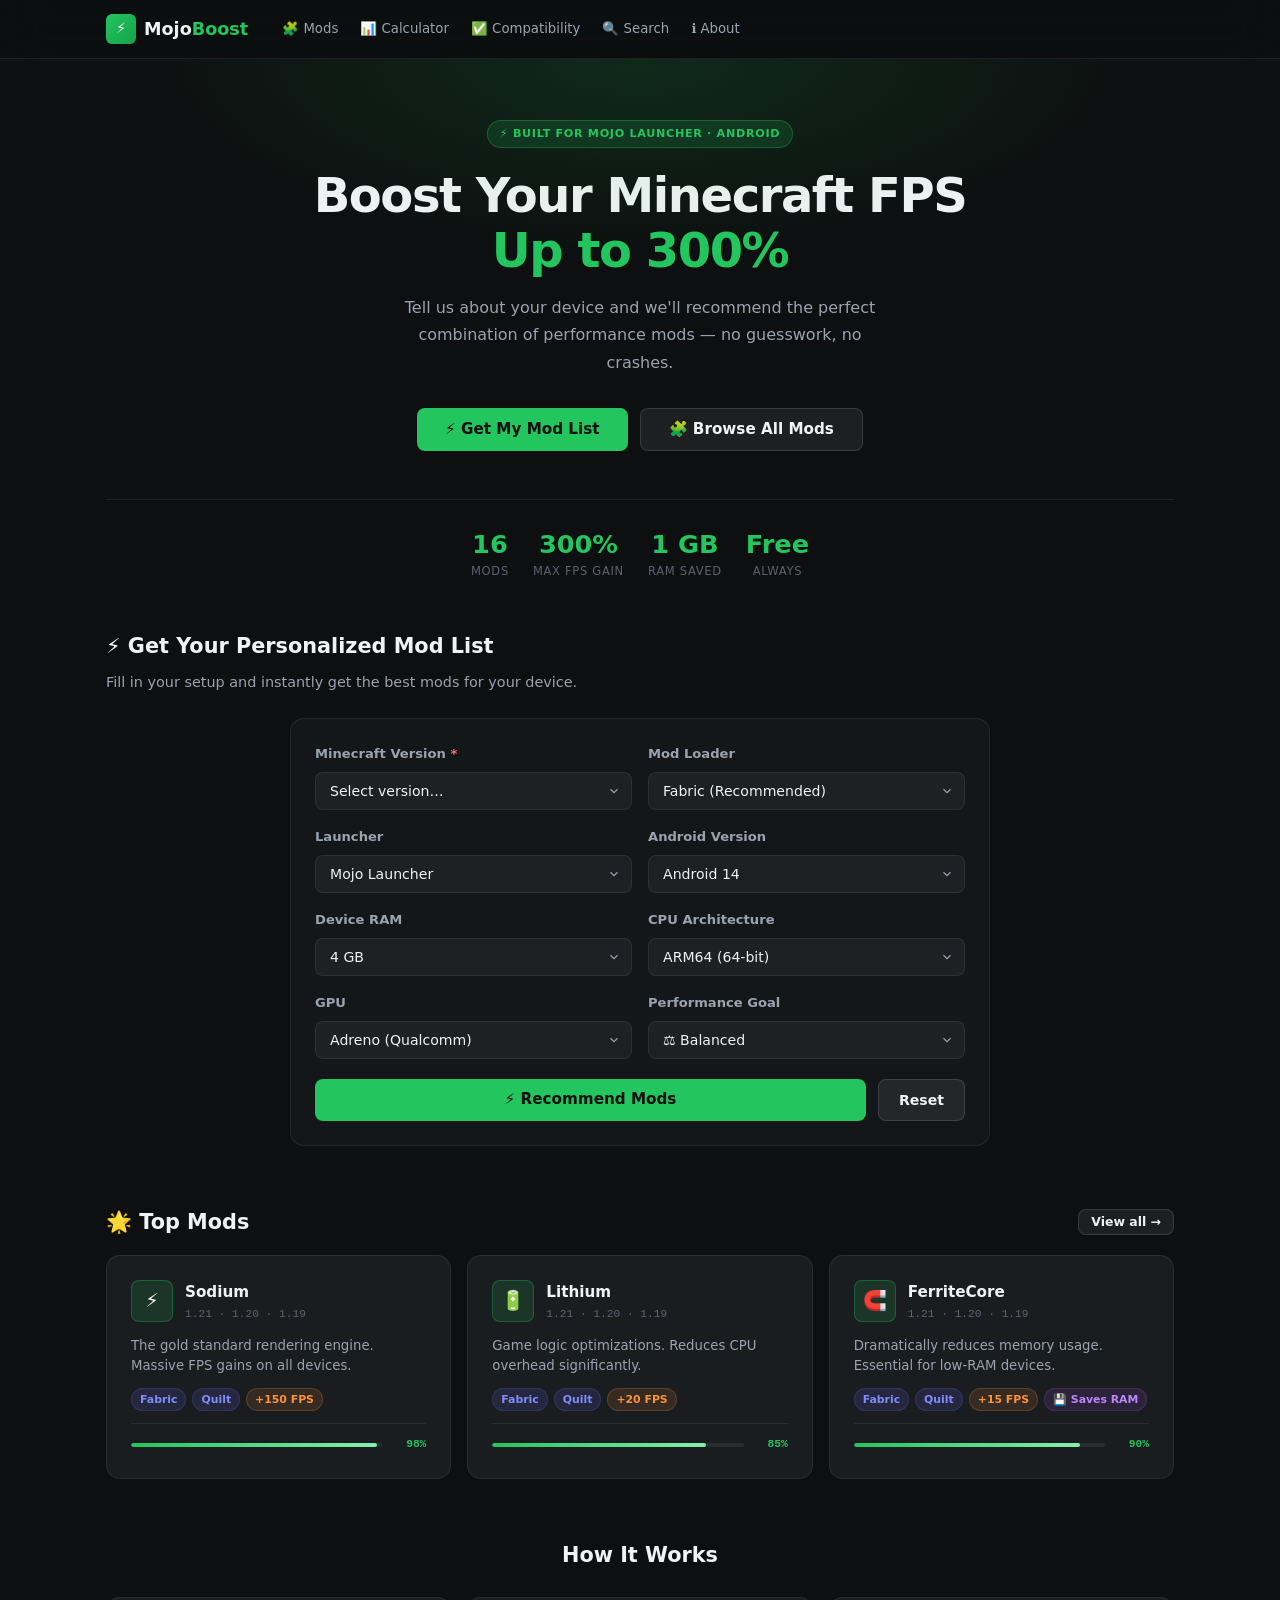
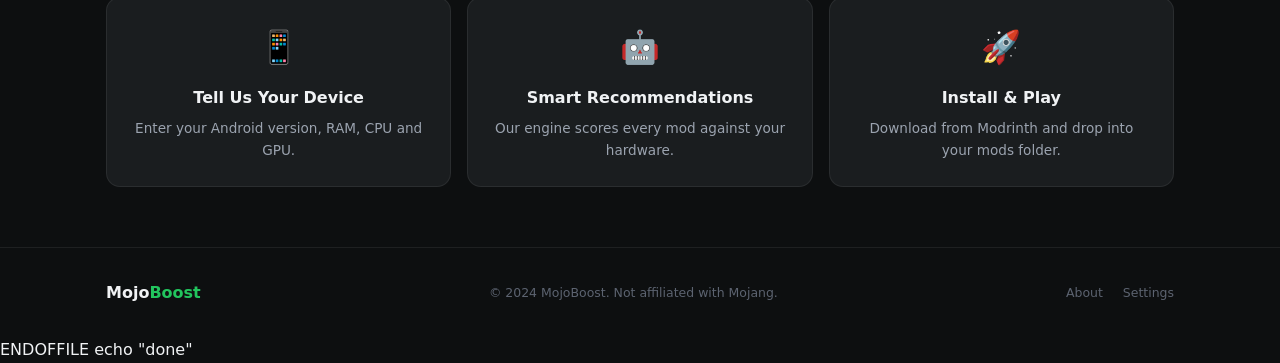
==== commit 254077bf: "Update index.html" ====
--- a/index.html
+++ b/index.html
@@ -1,3 +1,4 @@
+
 <!DOCTYPE html>
 <html lang="en">
 <head>
@@ -66,6 +67,7 @@
 .tag-mem{background:rgba(168,85,247,.12);color:#c084fc;border:1px solid rgba(168,85,247,.2)}
 .badge-green{display:inline-flex;padding:3px 9px;border-radius:999px;font-size:.68rem;font-weight:700;text-transform:uppercase;background:rgba(34,197,94,.15);color:#22c55e;border:1px solid rgba(34,197,94,.3)}
 .badge-blue{display:inline-flex;padding:3px 9px;border-radius:999px;font-size:.68rem;font-weight:700;text-transform:uppercase;background:rgba(59,130,246,.15);color:#60a5fa;border:1px solid rgba(59,130,246,.2)}
+.badge-orange{display:inline-flex;padding:3px 9px;border-radius:999px;font-size:.68rem;font-weight:700;text-transform:uppercase;background:rgba(251,146,60,.15);color:#fb923c;border:1px solid rgba(251,146,60,.2)}
 .badge-gray{display:inline-flex;padding:3px 9px;border-radius:999px;font-size:.68rem;font-weight:700;text-transform:uppercase;background:rgba(255,255,255,.07);color:#9ba3af;border:1px solid rgba(255,255,255,.12)}
 .mod-card{display:flex;flex-direction:column;gap:12px;cursor:pointer;position:relative;overflow:hidden}
 .mod-card::before{content:'';position:absolute;top:0;left:0;right:0;height:2px;background:linear-gradient(90deg,#22c55e,transparent);opacity:0;transition:opacity .2s}
@@ -91,6 +93,11 @@
 .result-card{display:flex;flex-direction:column;gap:12px;position:relative;overflow:hidden}
 .result-header{display:flex;align-items:center;gap:12px}
 .result-footer{display:flex;align-items:center;gap:8px;padding-top:12px;border-top:1px solid rgba(255,255,255,.07)}
+.dl-box{background:rgba(34,197,94,.08);border:1px solid rgba(34,197,94,.2);border-radius:12px;padding:16px;margin-top:16px}
+.dl-list{display:flex;flex-direction:column;gap:8px;margin-top:12px;max-height:300px;overflow-y:auto}
+.dl-item{display:flex;align-items:center;gap:10px;padding:8px 10px;background:#1a1d1f;border-radius:8px;font-size:.85rem}
+.dl-item-icon{font-size:1rem;flex-shrink:0}
+.dl-item-name{flex:1;font-weight:600}
 .footer{border-top:1px solid rgba(255,255,255,.07);padding:32px 0;margin-top:60px}
 .footer-inner{display:flex;flex-direction:column;align-items:center;gap:16px;text-align:center}
 @media(min-width:640px){.footer-inner{flex-direction:row;justify-content:space-between;text-align:left}}
@@ -120,11 +127,12 @@
     <div class="spacer"></div>
   </div>
 </nav>
+
 <div class="container">
   <div class="hero">
     <div class="badge">⚡ Built for Mojo Launcher · Android</div>
     <h1>Boost Your Minecraft FPS<br><span class="green">Up to 300%</span></h1>
-    <p class="hero-desc">Tell us about your device and we'll recommend the perfect combination of performance mods.</p>
+    <p class="hero-desc">Tell us about your device and we'll recommend the perfect combination of performance mods — no guesswork, no crashes.</p>
     <div class="hero-btns">
       <button class="btn btn-primary btn-lg" onclick="document.getElementById('recommender').scrollIntoView({behavior:'smooth'})">⚡ Get My Mod List</button>
       <a href="mods.html" class="btn btn-secondary btn-lg">🧩 Browse All Mods</a>
@@ -136,22 +144,37 @@
       <div class="stat"><div class="stat-val">Free</div><div class="stat-lbl">Always</div></div>
     </div>
   </div>
+
   <div class="section" id="recommender">
     <h2 class="section-title">⚡ Get Your Personalized Mod List</h2>
     <p class="section-sub">Fill in your setup and instantly get the best mods for your device.</p>
     <div id="errBanner" style="display:none;background:rgba(239,68,68,.12);border:1px solid rgba(239,68,68,.25);border-radius:10px;padding:12px 16px;margin-bottom:16px;color:#f87171;font-size:.88rem"></div>
+
     <div class="card card-glass" style="max-width:700px;margin:0 auto">
       <div class="grid2" style="gap:16px">
         <div class="form-group">
           <label class="form-label">Minecraft Version <span class="req">*</span></label>
           <select class="form-select" id="r-version">
             <option value="">Select version…</option>
-            <option value="1.21">1.21</option>
-            <option value="1.20">1.20.x</option>
-            <option value="1.19">1.19.x</option>
-            <option value="1.18">1.18.x</option>
-            <option value="1.17">1.17.x</option>
-            <option value="1.16">1.16.x</option>
+            <optgroup label="Recent">
+              <option value="1.21">1.21</option>
+              <option value="1.20">1.20.x</option>
+              <option value="1.19">1.19.x</option>
+              <option value="1.18">1.18.x</option>
+              <option value="1.17">1.17.x</option>
+            </optgroup>
+            <optgroup label="Older">
+              <option value="1.16">1.16.x</option>
+              <option value="1.15">1.15.x</option>
+              <option value="1.14">1.14.x</option>
+              <option value="1.13">1.13.x</option>
+              <option value="1.12">1.12.x</option>
+              <option value="1.11">1.11.x</option>
+              <option value="1.10">1.10.x</option>
+              <option value="1.9">1.9.x</option>
+              <option value="1.8">1.8.x</option>
+              <option value="1.7">1.7.x</option>
+            </optgroup>
           </select>
         </div>
         <div class="form-group">
@@ -227,6 +250,7 @@
         <button class="btn btn-secondary" onclick="document.getElementById('results').style.display='none'">Reset</button>
       </div>
     </div>
+
     <div id="results" style="display:none;margin-top:32px">
       <div class="fps-banner">
         <div class="fps-grid">
@@ -236,11 +260,21 @@
         </div>
       </div>
       <div id="r-notes"></div>
-      <div id="r-essential" style="display:none">
-        <div style="display:flex;align-items:center;justify-content:space-between;margin-bottom:16px;flex-wrap:wrap;gap:12px">
-          <h3 style="font-weight:700;font-size:1.1rem">🟢 Essential Mods</h3>
-          <button class="btn btn-primary btn-sm" id="dlAllBtn">⬇ Download All</button>
-        </div>
+
+      <!-- Download All Box -->
+      <div class="dl-box" id="dlBox" style="display:none">
+        <div style="display:flex;align-items:center;justify-content:space-between;flex-wrap:wrap;gap:12px">
+          <div>
+            <div style="font-weight:700;font-size:1rem;margin-bottom:4px">⬇ Download All Mods</div>
+            <div style="font-size:.82rem;color:#9ba3af">Click each mod below to open its official Modrinth download page</div>
+          </div>
+          <button class="btn btn-primary" id="dlAllBtn">⬇ Open All Downloads</button>
+        </div>
+        <div class="dl-list" id="dlList"></div>
+      </div>
+
+      <div id="r-essential" style="display:none;margin-top:24px">
+        <h3 style="font-weight:700;font-size:1.1rem;margin-bottom:16px">🟢 Essential Mods</h3>
         <div class="grid3" id="r-essential-grid"></div>
       </div>
       <div id="r-recommended" style="display:none;margin-top:32px">
@@ -253,6 +287,7 @@
       </div>
     </div>
   </div>
+
   <div class="section">
     <div style="display:flex;align-items:center;justify-content:space-between;margin-bottom:16px">
       <h2 class="section-title" style="margin:0">🌟 Top Mods</h2>
@@ -260,6 +295,7 @@
     </div>
     <div class="grid3" id="featuredGrid"></div>
   </div>
+
   <div class="section">
     <h2 class="section-title" style="text-align:center;margin-bottom:24px">How It Works</h2>
     <div class="grid3">
@@ -269,6 +305,7 @@
     </div>
   </div>
 </div>
+
 <footer class="footer">
   <div class="container footer-inner">
     <span style="font-weight:800">Mojo<span style="color:#22c55e">Boost</span></span>
@@ -277,16 +314,233 @@
   </div>
 </footer>
 <div class="toast-container" id="toasts"></div>
+
 <script>
-var MODS=[{id:"sodium",name:"Sodium",icon:"⚡",short:"The gold standard rendering engine. Massive FPS gains on all devices.",versions:["1.16","1.17","1.18","1.19","1.20","1.21"],loaders:["Fabric","Quilt","NeoForge"],cat:"rendering",perf:98,memMB:-64,fpsAvg:150,arm64:true,arm32:true,x86:true,minAndroid:8,minRAM:1,goals:["Maximum FPS","Balanced","Battery Saver"],pop:99,url:"https://modrinth.com/mod/sodium",featured:true},{id:"lithium",name:"Lithium",icon:"🔋",short:"Game logic optimizations. Reduces CPU overhead significantly.",versions:["1.16","1.17","1.18","1.19","1.20","1.21"],loaders:["Fabric","Quilt"],cat:"logic",perf:85,memMB:-32,fpsAvg:20,arm64:true,arm32:true,x86:true,minAndroid:8,minRAM:1,goals:["Maximum FPS","Balanced","Battery Saver"],pop:95,url:"https://modrinth.com/mod/lithium",featured:true},{id:"ferritecore",name:"FerriteCore",icon:"🧲",short:"Dramatically reduces memory usage. Essential for low-RAM devices.",versions:["1.16","1.17","1.18","1.19","1.20","1.21"],loaders:["Fabric","Quilt","Forge","NeoForge"],cat:"memory",perf:90,memMB:-512,fpsAvg:15,arm64:true,arm32:true,x86:true,minAndroid:8,minRAM:1,goals:["Maximum FPS","Balanced","Battery Saver"],pop:93,url:"https://modrinth.com/mod/ferrite-core",featured:true},{id:"modernfix",name:"ModernFix",icon:"🔧",short:"Fixes performance bugs. Faster world loading and startup.",versions:["1.16","1.17","1.18","1.19","1.20","1.21"],loaders:["Fabric","Forge","NeoForge"],cat:"general",perf:88,memMB:-256,fpsAvg:30,arm64:true,arm32:true,x86:true,minAndroid:8,minRAM:1,goals:["Maximum FPS","Balanced","Battery Saver"],pop:88,url:"https://modrinth.com/mod/modernfix",featured:true},{id:"immediatelyfast",name:"ImmediatelyFast",icon:"⚡",short:"Optimizes immediate-mode rendering. Huge gains in UI and entities.",versions:["1.18","1.19","1.20","1.21"],loaders:["Fabric","Quilt","NeoForge"],cat:"rendering",perf:82,memMB:-16,fpsAvg:40,arm64:true,arm32:false,x86:true,minAndroid:10,minRAM:2,goals:["Maximum FPS","Balanced","Best Graphics"],pop:85,url:"https://modrinth.com/mod/immediatelyfast",featured:false},{id:"entityculling",name:"EntityCulling",icon:"👁️",short:"Skips rendering entities you cannot see. Massive FPS boost in crowds.",versions:["1.16","1.17","1.18","1.19","1.20","1.21"],loaders:["Fabric","Quilt","Forge","NeoForge"],cat:"rendering",perf:87,memMB:-8,fpsAvg:35,arm64:true,arm32:true,x86:true,minAndroid:8,minRAM:1,goals:["Maximum FPS","Balanced","Battery Saver"],pop:86,url:"https://modrinth.com/mod/entityculling",featured:false},{id:"dynamicfps",name:"Dynamic FPS",icon:"🔋",short:"Reduces FPS when unfocused. Saves battery life on mobile.",versions:["1.14","1.16","1.17","1.18","1.19","1.20","1.21"],loaders:["Fabric","Quilt"],cat:"battery",perf:75,memMB:0,fpsAvg:5,arm64:true,arm32:true,x86:true,minAndroid:8,minRAM:1,goals:["Battery Saver","Balanced"],pop:80,url:"https://modrinth.com/mod/dynamic-fps",featured:false},{id:"noisium",name:"Noisium",icon:"🌍",short:"Speeds up world generation. Faster chunk loading.",versions:["1.20","1.21"],loaders:["Fabric","Quilt"],cat:"worldgen",perf:78,memMB:0,fpsAvg:12,arm64:true,arm32:false,x86:true,minAndroid:10,minRAM:2,goals:["Maximum FPS","Balanced"],pop:72,url:"https://modrinth.com/mod/noisium",featured:false},{id:"krypton",name:"Krypton",icon:"🌐",short:"Optimizes networking. Lower latency and better multiplayer.",versions:["1.16","1.17","1.18","1.19","1.20","1.21"],loaders:["Fabric","Quilt"],cat:"network",perf:70,memMB:0,fpsAvg:8,arm64:true,arm32:true,x86:true,minAndroid:8,minRAM:1,goals:["Maximum FPS","Balanced"],pop:76,url:"https://modrinth.com/mod/krypton",featured:false},{id:"memoryleakfix",name:"Memory Leak Fix",icon:"🩹",short:"Patches memory leaks. Prevents crashes on long sessions.",versions:["1.14","1.16","1.17","1.18","1.19","1.20","1.21"],loaders:["Fabric","Quilt","Forge","NeoForge"],cat:"memory",perf:83,memMB:-128,fpsAvg:10,arm64:true,arm32:true,x86:true,minAndroid:8,minRAM:1,goals:["Maximum FPS","Balanced","Battery Saver"],pop:84,url:"https://modrinth.com/mod/memoryleakfix",featured:false},{id:"c2me",name:"C2ME",icon:"🔄",short:"Concurrent chunk loading across multiple CPU cores.",versions:["1.18","1.19","1.20","1.21"],loaders:["Fabric","Quilt"],cat:"worldgen",perf:80,memMB:64,fpsAvg:25,arm64:true,arm32:false,x86:true,minAndroid:10,minRAM:3,goals:["Maximum FPS","Balanced"],pop:77,url:"https://modrinth.com/mod/c2me-fabric",featured:false},{id:"moreculling",name:"More Culling",icon:"🎯",short:"Advanced block face culling. Reduces draw calls significantly.",versions:["1.18","1.19","1.20","1.21"],loaders:["Fabric","Quilt"],cat:"rendering",perf:79,memMB:-16,fpsAvg:20,arm64:true,arm32:true,x86:true,minAndroid:9,minRAM:2,goals:["Maximum FPS","Balanced"],pop:74,url:"https://modrinth.com/mod/moreculling",featured:false},{id:"ebe",name:"Enhanced Block Entities",icon:"📦",short:"Renders chests as baked models. Massive FPS near storage rooms.",versions:["1.16","1.17","1.18","1.19","1.20"],loaders:["Fabric","Quilt"],cat:"rendering",perf:84,memMB:0,fpsAvg:45,arm64:true,arm32:true,x86:true,minAndroid:8,minRAM:1,goals:["Maximum FPS","Balanced","Best Graphics"],pop:82,url:"https://modrinth.com/mod/ebe",featured:false},{id:"fastquit",name:"FastQuit",icon:"🚪",short:"Return to title instantly while world saves in background.",versions:["1.18","1.19","1.20","1.21"],loaders:["Fabric","Quilt"],cat:"utility",perf:60,memMB:0,fpsAvg:0,arm64:true,arm32:true,x86:true,minAndroid:8,minRAM:1,goals:["Maximum FPS","Balanced","Battery Saver"],pop:71,url:"https://modrinth.com/mod/fastquit",featured:false},{id:"clumps",name:"Clumps",icon:"✨",short:"Groups XP orbs together. Reduces entity count and boosts FPS.",versions:["1.12","1.16","1.17","1.18","1.19","1.20","1.21"],loaders:["Fabric","Quilt","Forge","NeoForge"],cat:"logic",perf:72,memMB:-16,fpsAvg:20,arm64:true,arm32:true,x86:true,minAndroid:8,minRAM:1,goals:["Maximum FPS","Balanced","Battery Saver"],pop:79,url:"https://modrinth.com/mod/clumps",featured:false},{id:"spark",name:"Spark",icon:"🔍",short:"Performance profiler. Find exactly what is causing lag.",versions:["1.8","1.12","1.16","1.17","1.18","1.19","1.20","1.21"],loaders:["Fabric","Quilt","Forge","NeoForge"],cat:"utility",perf:55,memMB:8,fpsAvg:0,arm64:true,arm32:true,x86:true,minAndroid:8,minRAM:1,goals:["Maximum FPS","Balanced"],pop:83,url:"https://modrinth.com/mod/spark",featured:false}];
+var MODS=[
+{id:"sodium",name:"Sodium",icon:"⚡",short:"The gold standard rendering engine. Massive FPS gains on all devices.",versions:["1.16","1.17","1.18","1.19","1.20","1.21"],loaders:["Fabric","Quilt","NeoForge"],cat:"rendering",perf:98,memMB:-64,fpsAvg:150,arm64:true,arm32:true,x86:true,minAndroid:8,minRAM:1,goals:["Maximum FPS","Balanced","Battery Saver"],pop:99,url:"https://modrinth.com/mod/sodium",featured:true},
+{id:"lithium",name:"Lithium",icon:"🔋",short:"Game logic optimizations. Reduces CPU overhead significantly.",versions:["1.16","1.17","1.18","1.19","1.20","1.21"],loaders:["Fabric","Quilt"],cat:"logic",perf:85,memMB:-32,fpsAvg:20,arm64:true,arm32:true,x86:true,minAndroid:8,minRAM:1,goals:["Maximum FPS","Balanced","Battery Saver"],pop:95,url:"https://modrinth.com/mod/lithium",featured:true},
+{id:"ferritecore",name:"FerriteCore",icon:"🧲",short:"Dramatically reduces memory usage. Essential for low-RAM devices.",versions:["1.16","1.17","1.18","1.19","1.20","1.21"],loaders:["Fabric","Quilt","Forge","NeoForge"],cat:"memory",perf:90,memMB:-512,fpsAvg:15,arm64:true,arm32:true,x86:true,minAndroid:8,minRAM:1,goals:["Maximum FPS","Balanced","Battery Saver"],pop:93,url:"https://modrinth.com/mod/ferrite-core",featured:true},
+{id:"modernfix",name:"ModernFix",icon:"🔧",short:"Fixes performance bugs. Faster world loading and startup.",versions:["1.16","1.17","1.18","1.19","1.20","1.21"],loaders:["Fabric","Forge","NeoForge"],cat:"general",perf:88,memMB:-256,fpsAvg:30,arm64:true,arm32:true,x86:true,minAndroid:8,minRAM:1,goals:["Maximum FPS","Balanced","Battery Saver"],pop:88,url:"https://modrinth.com/mod/modernfix",featured:true},
+{id:"immediatelyfast",name:"ImmediatelyFast",icon:"🖥️",short:"Optimizes immediate-mode rendering. Huge gains in UI and entities.",versions:["1.18","1.19","1.20","1.21"],loaders:["Fabric","Quilt","NeoForge"],cat:"rendering",perf:82,memMB:-16,fpsAvg:40,arm64:true,arm32:false,x86:true,minAndroid:10,minRAM:2,goals:["Maximum FPS","Balanced","Best Graphics"],pop:85,url:"https://modrinth.com/mod/immediatelyfast",featured:false},
+{id:"entityculling",name:"EntityCulling",icon:"👁️",short:"Skips rendering entities you cannot see. Massive FPS boost in crowds.",versions:["1.16","1.17","1.18","1.19","1.20","1.21"],loaders:["Fabric","Quilt","Forge","NeoForge"],cat:"rendering",perf:87,memMB:-8,fpsAvg:35,arm64:true,arm32:true,x86:true,minAndroid:8,minRAM:1,goals:["Maximum FPS","Balanced","Battery Saver"],pop:86,url:"https://modrinth.com/mod/entityculling",featured:false},
+{id:"dynamicfps",name:"Dynamic FPS",icon:"🔋",short:"Reduces FPS when unfocused. Saves battery life on mobile.",versions:["1.14","1.16","1.17","1.18","1.19","1.20","1.21"],loaders:["Fabric","Quilt"],cat:"battery",perf:75,memMB:0,fpsAvg:5,arm64:true,arm32:true,x86:true,minAndroid:8,minRAM:1,goals:["Battery Saver","Balanced"],pop:80,url:"https://modrinth.com/mod/dynamic-fps",featured:false},
+{id:"noisium",name:"Noisium",icon:"🌍",short:"Speeds up world generation noise. Faster chunk loading.",versions:["1.20","1.21"],loaders:["Fabric","Quilt"],cat:"worldgen",perf:78,memMB:0,fpsAvg:12,arm64:true,arm32:false,x86:true,minAndroid:10,minRAM:2,goals:["Maximum FPS","Balanced"],pop:72,url:"https://modrinth.com/mod/noisium",featured:false},
+{id:"krypton",name:"Krypton",icon:"🌐",short:"Optimizes networking stack. Lower latency in multiplayer.",versions:["1.16","1.17","1.18","1.19","1.20","1.21"],loaders:["Fabric","Quilt"],cat:"network",perf:70,memMB:0,fpsAvg:8,arm64:true,arm32:true,x86:true,minAndroid:8,minRAM:1,goals:["Maximum FPS","Balanced"],pop:76,url:"https://modrinth.com/mod/krypton",featured:false},
+{id:"memoryleakfix",name:"Memory Leak Fix",icon:"🩹",short:"Patches memory leaks. Prevents crashes on long sessions.",versions:["1.14","1.16","1.17","1.18","1.19","1.20","1.21"],loaders:["Fabric","Quilt","Forge","NeoForge"],cat:"memory",perf:83,memMB:-128,fpsAvg:10,arm64:true,arm32:true,x86:true,minAndroid:8,minRAM:1,goals:["Maximum FPS","Balanced","Battery Saver"],pop:84,url:"https://modrinth.com/mod/memoryleakfix",featured:false},
+{id:"c2me",name:"C2ME",icon:"🔄",short:"Concurrent chunk loading across multiple CPU cores.",versions:["1.18","1.19","1.20","1.21"],loaders:["Fabric","Quilt"],cat:"worldgen",perf:80,memMB:64,fpsAvg:25,arm64:true,arm32:false,x86:true,minAndroid:10,minRAM:3,goals:["Maximum FPS","Balanced"],pop:77,url:"https://modrinth.com/mod/c2me-fabric",featured:false},
+{id:"moreculling",name:"More Culling",icon:"🎯",short:"Advanced block face culling. Reduces draw calls significantly.",versions:["1.18","1.19","1.20","1.21"],loaders:["Fabric","Quilt"],cat:"rendering",perf:79,memMB:-16,fpsAvg:20,arm64:true,arm32:true,x86:true,minAndroid:9,minRAM:2,goals:["Maximum FPS","Balanced"],pop:74,url:"https://modrinth.com/mod/moreculling",featured:false},
+{id:"ebe",name:"Enhanced Block Entities",icon:"📦",short:"Renders chests as baked models. Massive FPS near storage rooms.",versions:["1.16","1.17","1.18","1.19","1.20"],loaders:["Fabric","Quilt"],cat:"rendering",perf:84,memMB:0,fpsAvg:45,arm64:true,arm32:true,x86:true,minAndroid:8,minRAM:1,goals:["Maximum FPS","Balanced","Best Graphics"],pop:82,url:"https://modrinth.com/mod/ebe",featured:false},
+{id:"fastquit",name:"FastQuit",icon:"🚪",short:"Return to title instantly while world saves in background.",versions:["1.18","1.19","1.20","1.21"],loaders:["Fabric","Quilt"],cat:"utility",perf:60,memMB:0,fpsAvg:0,arm64:true,arm32:true,x86:true,minAndroid:8,minRAM:1,goals:["Maximum FPS","Balanced","Battery Saver"],pop:71,url:"https://modrinth.com/mod/fastquit",featured:false},
+{id:"clumps",name:"Clumps",icon:"✨",short:"Groups XP orbs together. Reduces entity count and boosts FPS.",versions:["1.12","1.16","1.17","1.18","1.19","1.20","1.21"],loaders:["Fabric","Quilt","Forge","NeoForge"],cat:"logic",perf:72,memMB:-16,fpsAvg:20,arm64:true,arm32:true,x86:true,minAndroid:8,minRAM:1,goals:["Maximum FPS","Balanced","Battery Saver"],pop:79,url:"https://modrinth.com/mod/clumps",featured:false},
+{id:"spark",name:"Spark",icon:"🔍",short:"Performance profiler. Find exactly what is causing lag.",versions:["1.8","1.12","1.16","1.17","1.18","1.19","1.20","1.21"],loaders:["Fabric","Quilt","Forge","NeoForge"],cat:"utility",perf:55,memMB:8,fpsAvg:0,arm64:true,arm32:true,x86:true,minAndroid:8,minRAM:1,goals:["Maximum FPS","Balanced"],pop:83,url:"https://modrinth.com/mod/spark",featured:false}
+];
+
 function getFavs(){try{return JSON.parse(localStorage.getItem("mb-favs")||"[]")}catch{return[]}}
 function isFav(id){return getFavs().includes(id)}
 function toggleFav(id){var f=getFavs(),i=f.indexOf(id);if(i===-1){f.push(id);toast("Added to favorites","success")}else{f.splice(i,1);toast("Removed","info")}localStorage.setItem("mb-favs",JSON.stringify(f));return f.includes(id)}
-function toast(msg,type){var icons={success:"✅",error:"❌",warning:"⚠️",info:"ℹ️"};var c=document.getElementById("toasts");var t=document.createElement("div");t.className="toast toast-"+(type||"info");t.innerHTML="<span>"+icons[type||"info"]+"</span><span style='flex:1'>"+msg+"</span>";c.appendChild(t);setTimeout(function(){t.remove()},3000)}
-function modCard(mod){var fav=isFav(mod.id);var fps=mod.fpsAvg>0?"+"+mod.fpsAvg+" FPS":"Utility";return'<div class="card mod-card" onclick="location.href=\'mod-detail.html?id='+mod.id+'\'">'+'<div class="mod-header"><div class="mod-icon">'+mod.icon+'</div><div class="mod-info"><div class="mod-name">'+mod.name+'</div><div class="mod-ver">'+mod.versions.slice(-3).reverse().join(" · ")+'</div></div></div>'+'<p class="mod-desc">'+mod.short+'</p>'+'<div class="mod-tags">'+mod.loaders.slice(0,2).map(function(l){return'<span class="tag tag-loader">'+l+"</span>"}).join("")+'<span class="tag tag-fps">'+fps+"</span>"+(mod.memMB<-100?'<span class="tag tag-mem">💾 Saves RAM</span>':"")+"</div>"+'<div class="mod-footer"><div class="perf-bar"><div class="perf-fill" style="width:'+mod.perf+'%"></div></div><span class="perf-lbl">'+mod.perf+"%</span></div></div>"}
-function resultCard(r){var badges={essential:"badge-green",recommended:"badge-blue",optional:"badge-gray"};var labels={essential:"Essential",recommended:"Recommended",optional:"Optional"};return'<div class="card result-card"><div class="result-header"><div class="mod-icon">'+r.mod.icon+'</div><div class="mod-info"><div class="mod-name">'+r.mod.name+'</div><div class="mod-ver">'+r.mod.loaders.join(" · ")+"</div></div>"+'<span class="'+badges[r.priority]+'">'+labels[r.priority]+"</span></div>"+'<p class="mod-desc">'+r.mod.short+"</p>"+'<div class="mod-tags">'+r.reasons.slice(0,2).map(function(x){return'<span class="tag tag-fps">✓ '+x+"</span>"}).join("")+"</div>"+'<div class="result-footer"><div class="perf-bar"><div class="perf-fill" style="width:'+r.mod.perf+'%"></div></div><a href="'+r.mod.url+'" target="_blank" rel="noopener" onclick="event.stopPropagation()" class="btn btn-outline btn-sm">Download ↗</a></div></div>'}
-function recommend(cfg){var ver=cfg.version,loader=cfg.loader,ram=parseInt(cfg.ram)||4,arch=cfg.arch,android=parseInt(cfg.android)||12,goal=cfg.goal,gpu=cfg.gpu;var results=[],notes=[],warnings=[];if(cfg.launcher==="Mojo Launcher")notes.push({type:"info",text:"Mojo Launcher has excellent Fabric support."});if(cfg.launcher==="Official Launcher")warnings.push({type:"warning",text:"Official Bedrock launcher does not support Fabric/Forge mods."});if(ram<=2)warnings.push({type:"warning",text:"Low RAM ("+ram+" GB). Keep render distance at 6 or lower."});if(arch==="arm32")warnings.push({type:"warning",text:"ARM32 device. Some mods removed — they require 64-bit."});MODS.forEach(function(mod){if(!mod.loaders.includes(loader))return;var major=ver.split(".").slice(0,2).join(".");if(!mod.versions.some(function(v){return v===major||ver.startsWith(v)}))return;if(arch==="arm32"&&!mod.arm32)return;if(arch==="x86"&&!mod.x86)return;if(android<mod.minAndroid)return;if(ram<mod.minRAM)return;if(ram<=2&&mod.memMB>32)return;var score=0,reasons=[];score+=mod.perf*0.4;if(goal==="Maximum FPS"){score+=mod.fpsAvg*0.5;if(mod.cat==="rendering"){score+=20;reasons.push("Rendering optimizer")}if(mod.cat==="memory"){score+=15;reasons.push("Frees memory for FPS")}if(mod.cat==="logic"){score+=12;reasons.push("Reduces CPU overhead")}if(mod.memMB<0)score+=10}else if(goal==="Balanced"){score+=mod.fpsAvg*0.3;if(mod.cat==="rendering")score+=15;if(mod.cat==="memory")score+=15;if(mod.cat==="battery")score+=10;if(mod.memMB<0)score+=8}else if(goal==="Best Graphics"){if(mod.goals.includes("Best Graphics"))score+=25;if(mod.cat==="rendering"){score+=20;reasons.push("Improves visuals")}}else if(goal==="Battery Saver"){score+=mod.fpsAvg*0.1;if(mod.cat==="battery"){score+=30;reasons.push("Reduces power use")}if(mod.cat==="memory"){score+=20;reasons.push("Frees RAM")}if(mod.memMB<0)score+=15;if(!mod.goals.includes("Battery Saver")&&mod.cat!=="memory")score-=10}if(gpu==="Adreno"&&mod.id==="sodium"){score+=10;reasons.push("Excellent Adreno support")}if(gpu==="Mali"&&mod.id==="sodium"){score+=8;reasons.push("Good Mali support")}if(ram<=2&&mod.memMB<-100){score+=20;reasons.push("Critical for low-RAM device")}if(mod.featured)score+=5;score+=mod.pop*0.05;score=Math.round(score);if(reasons.length===0){if(mod.fpsAvg>30)reasons.push("+"+mod.fpsAvg+" FPS average");else if(mod.memMB<0)reasons.push("Saves ~"+Math.abs(mod.memMB)+" MB RAM");else reasons.push("General improvement")}results.push({mod:mod,score:score,reasons:reasons,priority:score>80?"essential":score>60?"recommended":"optional"})});results.sort(function(a,b){return b.score-a.score});var baseFPS=ram>=6?30:ram>=4?22:ram>=3?18:15;var totalGain=0;results.forEach(function(r,i){totalGain+=r.mod.fpsAvg*Math.pow(0.75,i)});var mult=goal==="Maximum FPS"?1.2:goal==="Battery Saver"?0.7:goal==="Best Graphics"?0.9:1;var afterFPS=Math.min(Math.round((baseFPS+totalGain)*mult),144);var pct=Math.round((afterFPS-baseFPS)/baseFPS*100);return{essential:results.filter(function(r){return r.priority==="essential"}),recommended:results.filter(function(r){return r.priority==="recommended"}),optional:results.filter(function(r){return r.priority==="optional"}),all:results,notes:notes,warnings:warnings,fps:{before:baseFPS,after:afterFPS,pct:pct}}}
-document.addEventListener("DOMContentLoaded",function(){document.getElementById("featuredGrid").innerHTML=MODS.filter(function(m){return m.featured}).slice(0,3).map(modCard).join("");document.getElementById("runBtn").addEventListener("click",function(){var ver=document.getElementById("r-version").value;var err=document.getElementById("errBanner");if(!ver){err.style.display="block";err.textContent="Please select a Minecraft version first.";return}err.style.display="none";var btn=this;btn.textContent="⏳ Analyzing…";btn.disabled=true;setTimeout(function(){try{var res=recommend({version:ver,loader:document.getElementById("r-loader").value,launcher:document.getElementById("r-launcher").value,android:document.getElementById("r-android").value,ram:document.getElementById("r-ram").value,arch:document.getElementById("r-arch").value,gpu:document.getElementById("r-gpu").value,goal:document.getElementById("r-goal").value});document.getElementById("r-before").textContent=res.fps.before+" FPS";document.getElementById("r-after").textContent=res.fps.after+" FPS";document.getElementById("r-pct").textContent="+"+res.fps.pct+"%";document.getElementById("r-notes").innerHTML=res.warnings.concat(res.notes).map(function(n){return'<div class="note-card note-'+n.type+'">'+n.text+"</div>"}).join("");function fill(id,data){var sec=document.getElementById("r-"+id);var grid=document.getElementById("r-"+id+"-grid");if(data.length>0){grid.innerHTML=data.map(resultCard).join("");sec.style.display="block"}else{sec.style.display="none"}}fill("essential",res.essential);fill("recommended",res.recommended);fill("optional",res.optional);document.getElementById("dlAllBtn").onclick=function(){var mods=res.essential.map(function(r){return r.mod});if(!mods.length){toast("No mods","warning");return}toast("Opening "+mods.length+" download pages","info");mods.forEach(function(m,i){setTimeout(function(){window.open(m.url,"_blank","noopener")},i*700)})};document.getElementById("results").style.display="block";document.getElementById("results").scrollIntoView({behavior:"smooth"});toast("Found "+res.all.length+" compatible mods!","success")}catch(e){err.style.display="block";err.textContent="Error: "+e.message}btn.textContent="⚡ Recommend Mods";btn.disabled=false},300)})});
+function toast(msg,type){var icons={success:"✅",error:"❌",warning:"⚠️",info:"ℹ️"};var c=document.getElementById("toasts");var t=document.createElement("div");t.className="toast toast-"+(type||"info");t.innerHTML="<span>"+icons[type||"info"]+"</span><span style='flex:1'>"+msg+"</span>";c.appendChild(t);setTimeout(function(){t.remove()},3500)}
+
+function modCard(mod){
+  var fps=mod.fpsAvg>0?"+"+mod.fpsAvg+" FPS":"Utility";
+  return '<div class="card mod-card" onclick="location.href=\'mod-detail.html?id='+mod.id+'\'">'+
+    '<div class="mod-header"><div class="mod-icon">'+mod.icon+'</div>'+
+    '<div class="mod-info"><div class="mod-name">'+mod.name+'</div>'+
+    '<div class="mod-ver">'+mod.versions.slice(-3).reverse().join(" · ")+'</div></div></div>'+
+    '<p class="mod-desc">'+mod.short+'</p>'+
+    '<div class="mod-tags">'+mod.loaders.slice(0,2).map(function(l){return'<span class="tag tag-loader">'+l+"</span>"}).join("")+
+    '<span class="tag tag-fps">'+fps+"</span>"+(mod.memMB<-100?'<span class="tag tag-mem">💾 Saves RAM</span>':"")+"</div>"+
+    '<div class="mod-footer"><div class="perf-bar"><div class="perf-fill" style="width:'+mod.perf+'%"></div></div>'+
+    '<span class="perf-lbl">'+mod.perf+"%</span></div></div>"
+}
+
+function resultCard(r){
+  var badges={essential:"badge-green",recommended:"badge-blue",optional:"badge-orange",extra:"badge-gray"};
+  var labels={essential:"Essential",recommended:"Recommended",optional:"Optional",extra:"Extra"};
+  return '<div class="card result-card">'+
+    '<div class="result-header"><div class="mod-icon">'+r.mod.icon+'</div>'+
+    '<div class="mod-info"><div class="mod-name">'+r.mod.name+'</div>'+
+    '<div class="mod-ver">'+r.mod.loaders.join(" · ")+"</div></div>"+
+    '<span class="'+badges[r.priority]+'">'+labels[r.priority]+"</span></div>"+
+    '<p class="mod-desc">'+r.mod.short+"</p>"+
+    '<div class="mod-tags">'+r.reasons.slice(0,2).map(function(x){return'<span class="tag tag-fps">✓ '+x+"</span>"}).join("")+"</div>"+
+    '<div class="result-footer"><div class="perf-bar"><div class="perf-fill" style="width:'+r.mod.perf+'%"></div></div>'+
+    '<a href="'+r.mod.url+'" target="_blank" rel="noopener" onclick="event.stopPropagation()" class="btn btn-outline btn-sm">Download ↗</a></div></div>'
+}
+
+function recommend(cfg){
+  var ver=cfg.version,loader=cfg.loader,ram=parseInt(cfg.ram)||4,arch=cfg.arch,
+      android=parseInt(cfg.android)||12,goal=cfg.goal,gpu=cfg.gpu;
+  var results=[],notes=[],warnings=[];
+
+  if(cfg.launcher==="Mojo Launcher")notes.push({type:"info",text:"✅ Mojo Launcher has excellent Fabric support. All Fabric mods below are fully compatible."});
+  if(cfg.launcher==="Official Launcher")warnings.push({type:"warning",text:"⚠️ The Official Bedrock launcher does not support Fabric/Forge mods. You need Java Edition."});
+  if(ram<=2)warnings.push({type:"warning",text:"⚠️ Low RAM ("+ram+" GB) detected. Keep render distance at 6 or lower."});
+  if(arch==="arm32")warnings.push({type:"warning",text:"⚠️ ARM32 device detected. Some mods require 64-bit and have been removed."});
+
+  MODS.forEach(function(mod){
+    if(!mod.loaders.includes(loader))return;
+    var major=ver.split(".").slice(0,2).join(".");
+    var supported=mod.versions.some(function(v){
+      return v===major||ver.startsWith(v)||major.startsWith(v);
+    });
+    if(!supported)return;
+    if(arch==="arm32"&&!mod.arm32)return;
+    if(arch==="x86"&&!mod.x86)return;
+    if(android<mod.minAndroid)return;
+    if(ram<mod.minRAM)return;
+    if(ram<=2&&mod.memMB>32)return;
+
+    var score=0,reasons=[];
+    score+=mod.perf*0.4;
+
+    if(goal==="Maximum FPS"){
+      score+=mod.fpsAvg*0.5;
+      if(mod.cat==="rendering"){score+=20;reasons.push("Rendering optimizer")}
+      if(mod.cat==="memory"){score+=15;reasons.push("Frees memory for FPS")}
+      if(mod.cat==="logic"){score+=12;reasons.push("Reduces CPU overhead")}
+      if(mod.cat==="worldgen"){score+=10;reasons.push("Faster chunk loading")}
+      if(mod.memMB<0)score+=10;
+    }else if(goal==="Balanced"){
+      score+=mod.fpsAvg*0.3;
+      if(mod.cat==="rendering")score+=15;
+      if(mod.cat==="memory")score+=15;
+      if(mod.cat==="battery")score+=10;
+      if(mod.cat==="logic")score+=10;
+      if(mod.memMB<0)score+=8;
+    }else if(goal==="Best Graphics"){
+      if(mod.goals.includes("Best Graphics"))score+=25;
+      if(mod.cat==="rendering"){score+=20;reasons.push("Improves visuals")}
+      score+=mod.fpsAvg*0.2;
+    }else if(goal==="Battery Saver"){
+      score+=mod.fpsAvg*0.1;
+      if(mod.cat==="battery"){score+=30;reasons.push("Reduces power use")}
+      if(mod.cat==="memory"){score+=20;reasons.push("Frees RAM = less heat")}
+      if(mod.memMB<0)score+=15;
+      if(!mod.goals.includes("Battery Saver")&&mod.cat!=="memory")score-=5;
+    }
+
+    if(gpu==="Adreno"&&mod.id==="sodium"){score+=10;reasons.push("Excellent Adreno GPU support")}
+    if(gpu==="Mali"&&mod.id==="sodium"){score+=8;reasons.push("Good Mali GPU support")}
+    if(ram<=2&&mod.memMB<-100){score+=20;reasons.push("Critical for low-RAM device")}
+    if(mod.featured)score+=5;
+    score+=mod.pop*0.05;
+    score=Math.round(score);
+
+    if(reasons.length===0){
+      if(mod.fpsAvg>30)reasons.push("+"+mod.fpsAvg+" FPS average");
+      else if(mod.memMB<0)reasons.push("Saves ~"+Math.abs(mod.memMB)+" MB RAM");
+      else reasons.push("General improvement");
+    }
+
+    // LOWERED thresholds so more mods show up
+    var priority=score>75?"essential":score>55?"recommended":score>35?"optional":"extra";
+    results.push({mod:mod,score:score,reasons:reasons,priority:priority});
+  });
+
+  results.sort(function(a,b){return b.score-a.score});
+
+  var baseFPS=ram>=6?30:ram>=4?22:ram>=3?18:15;
+  var totalGain=0;
+  results.forEach(function(r,i){totalGain+=r.mod.fpsAvg*Math.pow(0.75,i)});
+  var mult=goal==="Maximum FPS"?1.2:goal==="Battery Saver"?0.7:goal==="Best Graphics"?0.9:1;
+  var afterFPS=Math.min(Math.round((baseFPS+totalGain)*mult),144);
+  var pct=Math.round((afterFPS-baseFPS)/baseFPS*100);
+
+  return{
+    essential:results.filter(function(r){return r.priority==="essential"}),
+    recommended:results.filter(function(r){return r.priority==="recommended"}),
+    optional:results.filter(function(r){return r.priority==="optional"}),
+    extra:results.filter(function(r){return r.priority==="extra"}),
+    all:results,notes:notes,warnings:warnings,
+    fps:{before:baseFPS,after:afterFPS,pct:pct}
+  }
+}
+
+document.addEventListener("DOMContentLoaded",function(){
+  document.getElementById("featuredGrid").innerHTML=MODS.filter(function(m){return m.featured}).slice(0,3).map(modCard).join("");
+
+  document.getElementById("runBtn").addEventListener("click",function(){
+    var ver=document.getElementById("r-version").value;
+    var err=document.getElementById("errBanner");
+    if(!ver){err.style.display="block";err.textContent="Please select a Minecraft version first.";return}
+    err.style.display="none";
+    var btn=this;
+    btn.textContent="⏳ Analyzing…";
+    btn.disabled=true;
+
+    setTimeout(function(){
+      try{
+        var res=recommend({
+          version:ver,
+          loader:document.getElementById("r-loader").value,
+          launcher:document.getElementById("r-launcher").value,
+          android:document.getElementById("r-android").value,
+          ram:document.getElementById("r-ram").value,
+          arch:document.getElementById("r-arch").value,
+          gpu:document.getElementById("r-gpu").value,
+          goal:document.getElementById("r-goal").value
+        });
+
+        document.getElementById("r-before").textContent=res.fps.before+" FPS";
+        document.getElementById("r-after").textContent=res.fps.after+" FPS";
+        document.getElementById("r-pct").textContent="+"+res.fps.pct+"%";
+
+        document.getElementById("r-notes").innerHTML=res.warnings.concat(res.notes).map(function(n){
+          return'<div class="note-card note-'+n.type+'">'+n.text+"</div>"
+        }).join("");
+
+        function fill(id,data){
+          var sec=document.getElementById("r-"+id);
+          var grid=document.getElementById("r-"+id+"-grid");
+          if(data&&data.length>0){grid.innerHTML=data.map(resultCard).join("");sec.style.display="block"}
+          else{sec.style.display="none"}
+        }
+
+        fill("essential",res.essential);
+        fill("recommended",res.recommended);
+        fill("optional",res.optional);
+
+        // Download All box — shows ALL recommended mods as individual links
+        var allMods=res.essential.concat(res.recommended).concat(res.optional);
+        if(allMods.length>0){
+          var dlBox=document.getElementById("dlBox");
+          var dlList=document.getElementById("dlList");
+          dlBox.style.display="block";
+
+          dlList.innerHTML=allMods.map(function(r){
+            return '<a href="'+r.mod.url+'" target="_blank" rel="noopener" class="dl-item" style="text-decoration:none;color:inherit">'+
+              '<span class="dl-item-icon">'+r.mod.icon+'</span>'+
+              '<span class="dl-item-name">'+r.mod.name+'</span>'+
+              '<span style="font-size:.75rem;color:#22c55e;margin-left:auto">Open ↗</span>'+
+            '</a>'
+          }).join("");
+
+          document.getElementById("dlAllBtn").onclick=function(){
+            toast("Opening "+allMods.length+" download pages one by one…","info");
+            allMods.forEach(function(r,i){
+              setTimeout(function(){
+                window.open(r.mod.url,"_blank","noopener,noreferrer");
+              },i*800);
+            });
+          };
+        }
+
+        document.getElementById("results").style.display="block";
+        document.getElementById("results").scrollIntoView({behavior:"smooth"});
+        toast("Found "+res.all.length+" compatible mods!","success");
+
+      }catch(e){
+        err.style.display="block";
+        err.textContent="Error: "+e.message;
+        console.error(e);
+      }
+      btn.textContent="⚡ Recommend Mods";
+      btn.disabled=false;
+    },300);
+  });
+});
 </script>
 </body>
 </html>
+ENDOFFILE
+echo "done"
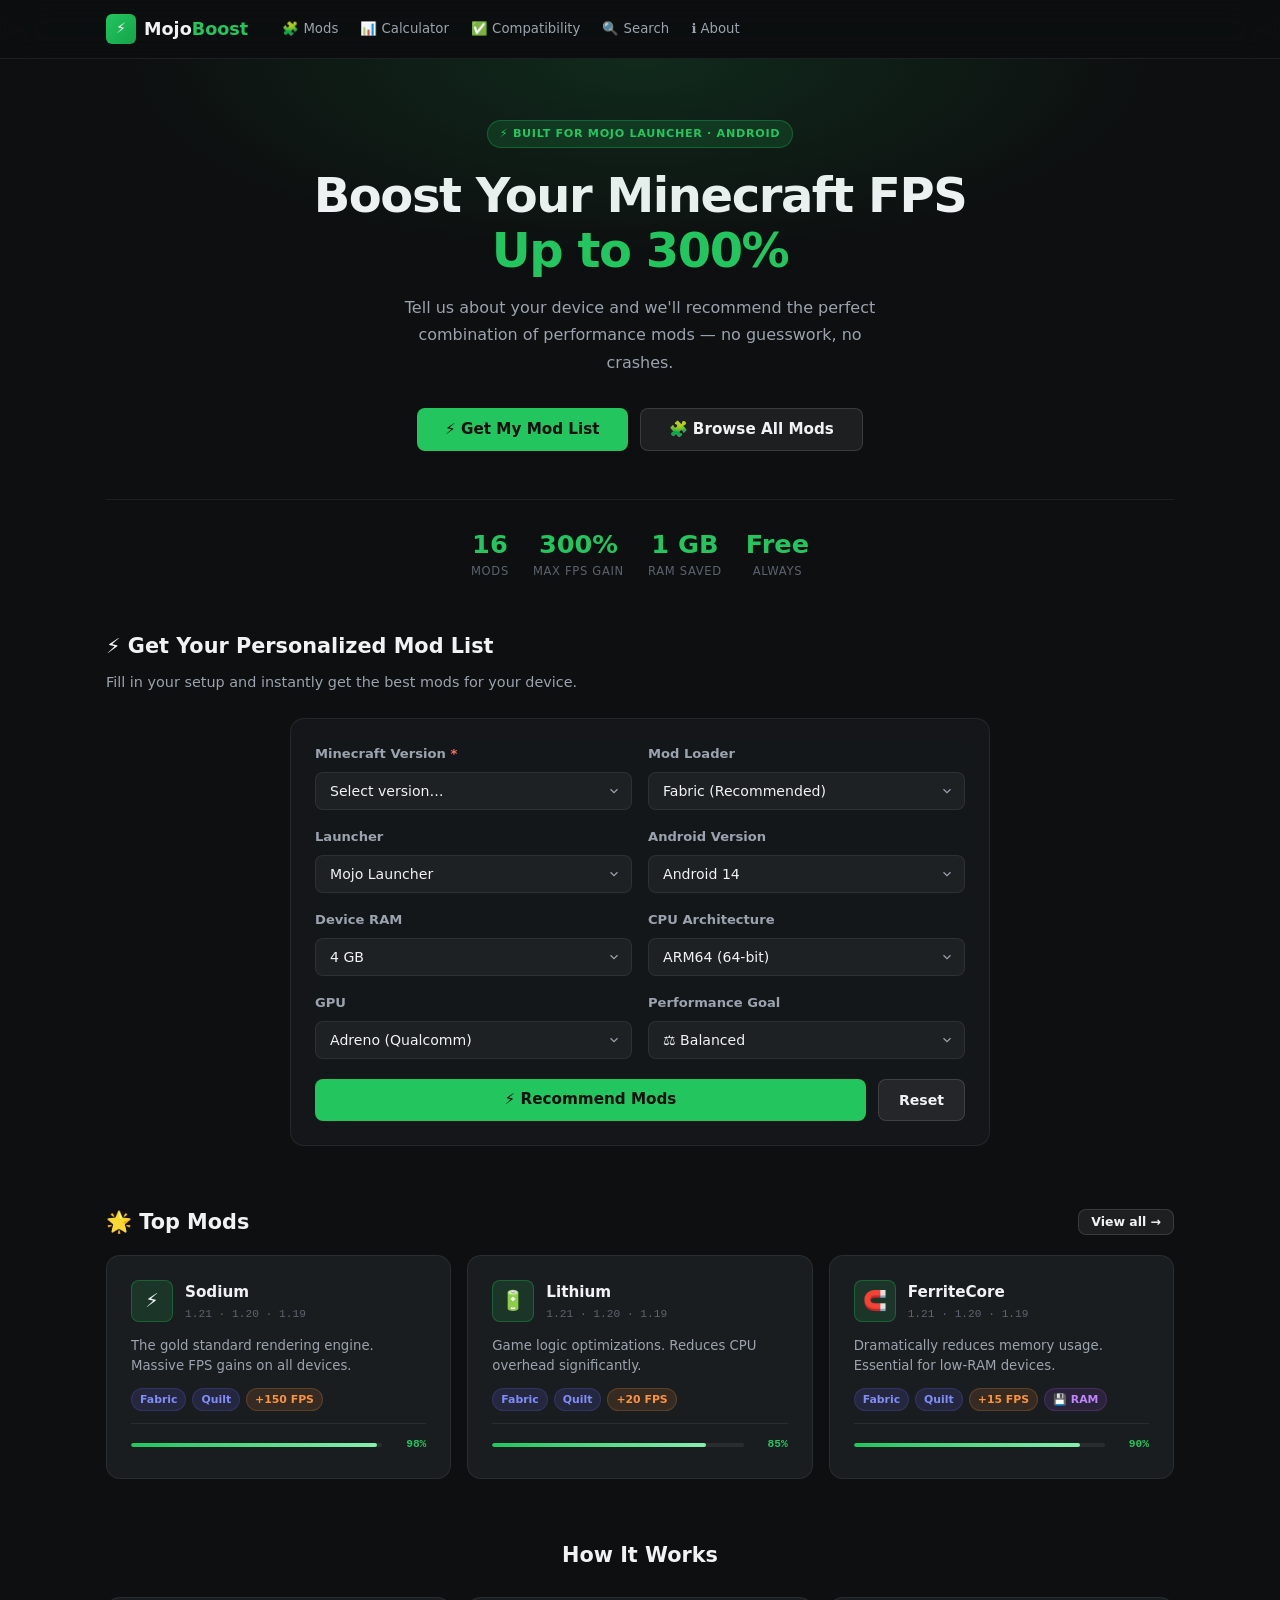
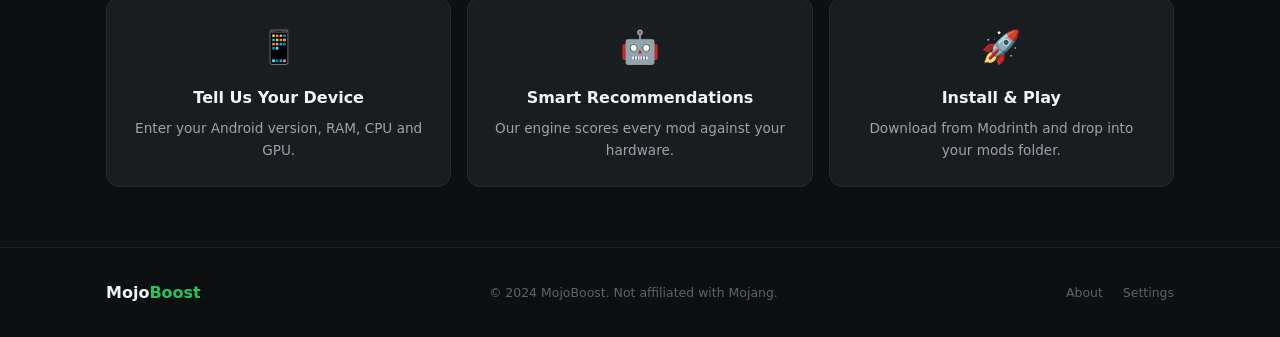
==== commit 7c865bc3: "Update index.html" ====
--- a/index.html
+++ b/index.html
@@ -1,4 +1,3 @@
-
 <!DOCTYPE html>
 <html lang="en">
 <head>
@@ -93,11 +92,10 @@
 .result-card{display:flex;flex-direction:column;gap:12px;position:relative;overflow:hidden}
 .result-header{display:flex;align-items:center;gap:12px}
 .result-footer{display:flex;align-items:center;gap:8px;padding-top:12px;border-top:1px solid rgba(255,255,255,.07)}
-.dl-box{background:rgba(34,197,94,.08);border:1px solid rgba(34,197,94,.2);border-radius:12px;padding:16px;margin-top:16px}
-.dl-list{display:flex;flex-direction:column;gap:8px;margin-top:12px;max-height:300px;overflow-y:auto}
-.dl-item{display:flex;align-items:center;gap:10px;padding:8px 10px;background:#1a1d1f;border-radius:8px;font-size:.85rem}
-.dl-item-icon{font-size:1rem;flex-shrink:0}
-.dl-item-name{flex:1;font-weight:600}
+.dl-box{background:rgba(34,197,94,.07);border:1px solid rgba(34,197,94,.2);border-radius:14px;padding:20px;margin-bottom:24px}
+.dl-list{display:flex;flex-direction:column;gap:6px;margin-top:14px;max-height:340px;overflow-y:auto}
+.dl-item{display:flex;align-items:center;gap:10px;padding:9px 12px;background:#1a1d1f;border-radius:8px;font-size:.85rem;border:1px solid rgba(255,255,255,.06);transition:border-color .15s}
+.dl-item:hover{border-color:rgba(34,197,94,.3)}
 .footer{border-top:1px solid rgba(255,255,255,.07);padding:32px 0;margin-top:60px}
 .footer-inner{display:flex;flex-direction:column;align-items:center;gap:16px;text-align:center}
 @media(min-width:640px){.footer-inner{flex-direction:row;justify-content:space-between;text-align:left}}
@@ -106,17 +104,13 @@
 .toast-success{border-left:3px solid #22c55e}
 .toast-info{border-left:3px solid #60a5fa}
 .toast-warning{border-left:3px solid #fbbf24}
-.toast-error{border-left:3px solid #f87171}
 @keyframes toast-in{from{opacity:0;transform:translateY(10px)}to{opacity:1;transform:none}}
 </style>
 </head>
 <body>
 <nav class="navbar">
   <div class="container navbar-inner">
-    <a href="index.html" class="logo">
-      <div class="logo-icon">⚡</div>
-      <span>Mojo<span class="logo-green">Boost</span></span>
-    </a>
+    <a href="index.html" class="logo"><div class="logo-icon">⚡</div><span>Mojo<span class="logo-green">Boost</span></span></a>
     <div class="nav-links">
       <a href="mods.html" class="nav-link">🧩 Mods</a>
       <a href="calculator.html" class="nav-link">📊 Calculator</a>
@@ -156,7 +150,7 @@
           <label class="form-label">Minecraft Version <span class="req">*</span></label>
           <select class="form-select" id="r-version">
             <option value="">Select version…</option>
-            <optgroup label="Recent">
+            <optgroup label="Latest">
               <option value="1.21">1.21</option>
               <option value="1.20">1.20.x</option>
               <option value="1.19">1.19.x</option>
@@ -168,12 +162,12 @@
               <option value="1.15">1.15.x</option>
               <option value="1.14">1.14.x</option>
               <option value="1.13">1.13.x</option>
-              <option value="1.12">1.12.x</option>
+              <option value="1.12">1.12.2</option>
               <option value="1.11">1.11.x</option>
               <option value="1.10">1.10.x</option>
               <option value="1.9">1.9.x</option>
               <option value="1.8">1.8.x</option>
-              <option value="1.7">1.7.x</option>
+              <option value="1.7">1.7.10</option>
             </optgroup>
           </select>
         </div>
@@ -252,6 +246,7 @@
     </div>
 
     <div id="results" style="display:none;margin-top:32px">
+      <!-- FPS Banner -->
       <div class="fps-banner">
         <div class="fps-grid">
           <div><div class="fps-val" id="r-before" style="color:#9ba3af">—</div><div class="fps-lbl">Before Mods</div></div>
@@ -259,31 +254,44 @@
           <div><div class="fps-val" id="r-pct" style="color:#22c55e">—</div><div class="fps-lbl">Improvement</div></div>
         </div>
       </div>
+
+      <!-- Notes -->
       <div id="r-notes"></div>
 
       <!-- Download All Box -->
       <div class="dl-box" id="dlBox" style="display:none">
-        <div style="display:flex;align-items:center;justify-content:space-between;flex-wrap:wrap;gap:12px">
+        <div style="display:flex;align-items:flex-start;justify-content:space-between;flex-wrap:wrap;gap:12px">
           <div>
-            <div style="font-weight:700;font-size:1rem;margin-bottom:4px">⬇ Download All Mods</div>
-            <div style="font-size:.82rem;color:#9ba3af">Click each mod below to open its official Modrinth download page</div>
+            <div style="font-weight:700;font-size:1.05rem;margin-bottom:4px">⬇ Download All Recommended Mods</div>
+            <div style="font-size:.82rem;color:#9ba3af" id="dlCount"></div>
           </div>
-          <button class="btn btn-primary" id="dlAllBtn">⬇ Open All Downloads</button>
+          <button class="btn btn-primary" id="dlAllBtn">⬇ Open All Pages</button>
         </div>
         <div class="dl-list" id="dlList"></div>
       </div>
 
-      <div id="r-essential" style="display:none;margin-top:24px">
-        <h3 style="font-weight:700;font-size:1.1rem;margin-bottom:16px">🟢 Essential Mods</h3>
+      <!-- Essential -->
+      <div id="r-essential" style="display:none;margin-top:8px">
+        <h3 style="font-weight:700;font-size:1.1rem;margin-bottom:16px;color:#22c55e">🟢 Essential Mods</h3>
         <div class="grid3" id="r-essential-grid"></div>
       </div>
+
+      <!-- Recommended -->
       <div id="r-recommended" style="display:none;margin-top:32px">
-        <h3 style="font-weight:700;font-size:1.1rem;margin-bottom:16px">🔵 Recommended Mods</h3>
+        <h3 style="font-weight:700;font-size:1.1rem;margin-bottom:16px;color:#60a5fa">🔵 Recommended Mods</h3>
         <div class="grid3" id="r-recommended-grid"></div>
       </div>
+
+      <!-- Optional -->
       <div id="r-optional" style="display:none;margin-top:32px">
-        <h3 style="font-weight:700;font-size:1.1rem;margin-bottom:16px">⚪ Optional Mods</h3>
+        <h3 style="font-weight:700;font-size:1.1rem;margin-bottom:16px;color:#fb923c">🟠 Optional Mods</h3>
         <div class="grid3" id="r-optional-grid"></div>
+      </div>
+
+      <!-- Also Consider -->
+      <div id="r-extra" style="display:none;margin-top:32px">
+        <h3 style="font-weight:700;font-size:1.1rem;margin-bottom:16px;color:#9ba3af">⚪ Also Consider</h3>
+        <div class="grid3" id="r-extra-grid"></div>
       </div>
     </div>
   </div>
@@ -316,29 +324,35 @@
 <div class="toast-container" id="toasts"></div>
 
 <script>
+// ── ALL 16 MODS ──────────────────────────────────────────────
 var MODS=[
-{id:"sodium",name:"Sodium",icon:"⚡",short:"The gold standard rendering engine. Massive FPS gains on all devices.",versions:["1.16","1.17","1.18","1.19","1.20","1.21"],loaders:["Fabric","Quilt","NeoForge"],cat:"rendering",perf:98,memMB:-64,fpsAvg:150,arm64:true,arm32:true,x86:true,minAndroid:8,minRAM:1,goals:["Maximum FPS","Balanced","Battery Saver"],pop:99,url:"https://modrinth.com/mod/sodium",featured:true},
-{id:"lithium",name:"Lithium",icon:"🔋",short:"Game logic optimizations. Reduces CPU overhead significantly.",versions:["1.16","1.17","1.18","1.19","1.20","1.21"],loaders:["Fabric","Quilt"],cat:"logic",perf:85,memMB:-32,fpsAvg:20,arm64:true,arm32:true,x86:true,minAndroid:8,minRAM:1,goals:["Maximum FPS","Balanced","Battery Saver"],pop:95,url:"https://modrinth.com/mod/lithium",featured:true},
-{id:"ferritecore",name:"FerriteCore",icon:"🧲",short:"Dramatically reduces memory usage. Essential for low-RAM devices.",versions:["1.16","1.17","1.18","1.19","1.20","1.21"],loaders:["Fabric","Quilt","Forge","NeoForge"],cat:"memory",perf:90,memMB:-512,fpsAvg:15,arm64:true,arm32:true,x86:true,minAndroid:8,minRAM:1,goals:["Maximum FPS","Balanced","Battery Saver"],pop:93,url:"https://modrinth.com/mod/ferrite-core",featured:true},
-{id:"modernfix",name:"ModernFix",icon:"🔧",short:"Fixes performance bugs. Faster world loading and startup.",versions:["1.16","1.17","1.18","1.19","1.20","1.21"],loaders:["Fabric","Forge","NeoForge"],cat:"general",perf:88,memMB:-256,fpsAvg:30,arm64:true,arm32:true,x86:true,minAndroid:8,minRAM:1,goals:["Maximum FPS","Balanced","Battery Saver"],pop:88,url:"https://modrinth.com/mod/modernfix",featured:true},
-{id:"immediatelyfast",name:"ImmediatelyFast",icon:"🖥️",short:"Optimizes immediate-mode rendering. Huge gains in UI and entities.",versions:["1.18","1.19","1.20","1.21"],loaders:["Fabric","Quilt","NeoForge"],cat:"rendering",perf:82,memMB:-16,fpsAvg:40,arm64:true,arm32:false,x86:true,minAndroid:10,minRAM:2,goals:["Maximum FPS","Balanced","Best Graphics"],pop:85,url:"https://modrinth.com/mod/immediatelyfast",featured:false},
-{id:"entityculling",name:"EntityCulling",icon:"👁️",short:"Skips rendering entities you cannot see. Massive FPS boost in crowds.",versions:["1.16","1.17","1.18","1.19","1.20","1.21"],loaders:["Fabric","Quilt","Forge","NeoForge"],cat:"rendering",perf:87,memMB:-8,fpsAvg:35,arm64:true,arm32:true,x86:true,minAndroid:8,minRAM:1,goals:["Maximum FPS","Balanced","Battery Saver"],pop:86,url:"https://modrinth.com/mod/entityculling",featured:false},
-{id:"dynamicfps",name:"Dynamic FPS",icon:"🔋",short:"Reduces FPS when unfocused. Saves battery life on mobile.",versions:["1.14","1.16","1.17","1.18","1.19","1.20","1.21"],loaders:["Fabric","Quilt"],cat:"battery",perf:75,memMB:0,fpsAvg:5,arm64:true,arm32:true,x86:true,minAndroid:8,minRAM:1,goals:["Battery Saver","Balanced"],pop:80,url:"https://modrinth.com/mod/dynamic-fps",featured:false},
-{id:"noisium",name:"Noisium",icon:"🌍",short:"Speeds up world generation noise. Faster chunk loading.",versions:["1.20","1.21"],loaders:["Fabric","Quilt"],cat:"worldgen",perf:78,memMB:0,fpsAvg:12,arm64:true,arm32:false,x86:true,minAndroid:10,minRAM:2,goals:["Maximum FPS","Balanced"],pop:72,url:"https://modrinth.com/mod/noisium",featured:false},
-{id:"krypton",name:"Krypton",icon:"🌐",short:"Optimizes networking stack. Lower latency in multiplayer.",versions:["1.16","1.17","1.18","1.19","1.20","1.21"],loaders:["Fabric","Quilt"],cat:"network",perf:70,memMB:0,fpsAvg:8,arm64:true,arm32:true,x86:true,minAndroid:8,minRAM:1,goals:["Maximum FPS","Balanced"],pop:76,url:"https://modrinth.com/mod/krypton",featured:false},
-{id:"memoryleakfix",name:"Memory Leak Fix",icon:"🩹",short:"Patches memory leaks. Prevents crashes on long sessions.",versions:["1.14","1.16","1.17","1.18","1.19","1.20","1.21"],loaders:["Fabric","Quilt","Forge","NeoForge"],cat:"memory",perf:83,memMB:-128,fpsAvg:10,arm64:true,arm32:true,x86:true,minAndroid:8,minRAM:1,goals:["Maximum FPS","Balanced","Battery Saver"],pop:84,url:"https://modrinth.com/mod/memoryleakfix",featured:false},
-{id:"c2me",name:"C2ME",icon:"🔄",short:"Concurrent chunk loading across multiple CPU cores.",versions:["1.18","1.19","1.20","1.21"],loaders:["Fabric","Quilt"],cat:"worldgen",perf:80,memMB:64,fpsAvg:25,arm64:true,arm32:false,x86:true,minAndroid:10,minRAM:3,goals:["Maximum FPS","Balanced"],pop:77,url:"https://modrinth.com/mod/c2me-fabric",featured:false},
-{id:"moreculling",name:"More Culling",icon:"🎯",short:"Advanced block face culling. Reduces draw calls significantly.",versions:["1.18","1.19","1.20","1.21"],loaders:["Fabric","Quilt"],cat:"rendering",perf:79,memMB:-16,fpsAvg:20,arm64:true,arm32:true,x86:true,minAndroid:9,minRAM:2,goals:["Maximum FPS","Balanced"],pop:74,url:"https://modrinth.com/mod/moreculling",featured:false},
-{id:"ebe",name:"Enhanced Block Entities",icon:"📦",short:"Renders chests as baked models. Massive FPS near storage rooms.",versions:["1.16","1.17","1.18","1.19","1.20"],loaders:["Fabric","Quilt"],cat:"rendering",perf:84,memMB:0,fpsAvg:45,arm64:true,arm32:true,x86:true,minAndroid:8,minRAM:1,goals:["Maximum FPS","Balanced","Best Graphics"],pop:82,url:"https://modrinth.com/mod/ebe",featured:false},
-{id:"fastquit",name:"FastQuit",icon:"🚪",short:"Return to title instantly while world saves in background.",versions:["1.18","1.19","1.20","1.21"],loaders:["Fabric","Quilt"],cat:"utility",perf:60,memMB:0,fpsAvg:0,arm64:true,arm32:true,x86:true,minAndroid:8,minRAM:1,goals:["Maximum FPS","Balanced","Battery Saver"],pop:71,url:"https://modrinth.com/mod/fastquit",featured:false},
-{id:"clumps",name:"Clumps",icon:"✨",short:"Groups XP orbs together. Reduces entity count and boosts FPS.",versions:["1.12","1.16","1.17","1.18","1.19","1.20","1.21"],loaders:["Fabric","Quilt","Forge","NeoForge"],cat:"logic",perf:72,memMB:-16,fpsAvg:20,arm64:true,arm32:true,x86:true,minAndroid:8,minRAM:1,goals:["Maximum FPS","Balanced","Battery Saver"],pop:79,url:"https://modrinth.com/mod/clumps",featured:false},
-{id:"spark",name:"Spark",icon:"🔍",short:"Performance profiler. Find exactly what is causing lag.",versions:["1.8","1.12","1.16","1.17","1.18","1.19","1.20","1.21"],loaders:["Fabric","Quilt","Forge","NeoForge"],cat:"utility",perf:55,memMB:8,fpsAvg:0,arm64:true,arm32:true,x86:true,minAndroid:8,minRAM:1,goals:["Maximum FPS","Balanced"],pop:83,url:"https://modrinth.com/mod/spark",featured:false}
+{id:"sodium",name:"Sodium",icon:"⚡",short:"The gold standard rendering engine. Massive FPS gains on all devices.",versions:["1.16","1.17","1.18","1.19","1.20","1.21"],loaders:["Fabric","Quilt","NeoForge"],cat:"rendering",perf:98,memMB:-64,fpsAvg:150,arm64:true,arm32:true,x86:true,minAndroid:8,minRAM:1,pop:99,url:"https://modrinth.com/mod/sodium",featured:true},
+{id:"lithium",name:"Lithium",icon:"🔋",short:"Game logic optimizations. Reduces CPU overhead significantly.",versions:["1.16","1.17","1.18","1.19","1.20","1.21"],loaders:["Fabric","Quilt"],cat:"logic",perf:85,memMB:-32,fpsAvg:20,arm64:true,arm32:true,x86:true,minAndroid:8,minRAM:1,pop:95,url:"https://modrinth.com/mod/lithium",featured:true},
+{id:"ferritecore",name:"FerriteCore",icon:"🧲",short:"Dramatically reduces memory usage. Essential for low-RAM devices.",versions:["1.16","1.17","1.18","1.19","1.20","1.21"],loaders:["Fabric","Quilt","Forge","NeoForge"],cat:"memory",perf:90,memMB:-512,fpsAvg:15,arm64:true,arm32:true,x86:true,minAndroid:8,minRAM:1,pop:93,url:"https://modrinth.com/mod/ferrite-core",featured:true},
+{id:"modernfix",name:"ModernFix",icon:"🔧",short:"Fixes performance bugs. Faster world loading and startup.",versions:["1.16","1.17","1.18","1.19","1.20","1.21"],loaders:["Fabric","Forge","NeoForge"],cat:"general",perf:88,memMB:-256,fpsAvg:30,arm64:true,arm32:true,x86:true,minAndroid:8,minRAM:1,pop:88,url:"https://modrinth.com/mod/modernfix",featured:true},
+{id:"immediatelyfast",name:"ImmediatelyFast",icon:"🖥️",short:"Optimizes immediate-mode rendering. Huge gains in UI and entities.",versions:["1.18","1.19","1.20","1.21"],loaders:["Fabric","Quilt","NeoForge"],cat:"rendering",perf:82,memMB:-16,fpsAvg:40,arm64:true,arm32:false,x86:true,minAndroid:10,minRAM:2,pop:85,url:"https://modrinth.com/mod/immediatelyfast",featured:false},
+{id:"entityculling",name:"EntityCulling",icon:"👁️",short:"Skips rendering entities you cannot see. Massive FPS boost in crowds.",versions:["1.16","1.17","1.18","1.19","1.20","1.21"],loaders:["Fabric","Quilt","Forge","NeoForge"],cat:"rendering",perf:87,memMB:-8,fpsAvg:35,arm64:true,arm32:true,x86:true,minAndroid:8,minRAM:1,pop:86,url:"https://modrinth.com/mod/entityculling",featured:false},
+{id:"dynamicfps",name:"Dynamic FPS",icon:"🔋",short:"Reduces FPS when unfocused. Saves battery life on mobile.",versions:["1.14","1.16","1.17","1.18","1.19","1.20","1.21"],loaders:["Fabric","Quilt"],cat:"battery",perf:75,memMB:0,fpsAvg:5,arm64:true,arm32:true,x86:true,minAndroid:8,minRAM:1,pop:80,url:"https://modrinth.com/mod/dynamic-fps",featured:false},
+{id:"noisium",name:"Noisium",icon:"🌍",short:"Speeds up world generation noise. Faster chunk loading.",versions:["1.20","1.21"],loaders:["Fabric","Quilt"],cat:"worldgen",perf:78,memMB:0,fpsAvg:12,arm64:true,arm32:false,x86:true,minAndroid:10,minRAM:2,pop:72,url:"https://modrinth.com/mod/noisium",featured:false},
+{id:"krypton",name:"Krypton",icon:"🌐",short:"Optimizes networking stack. Lower latency in multiplayer.",versions:["1.16","1.17","1.18","1.19","1.20","1.21"],loaders:["Fabric","Quilt"],cat:"network",perf:70,memMB:0,fpsAvg:8,arm64:true,arm32:true,x86:true,minAndroid:8,minRAM:1,pop:76,url:"https://modrinth.com/mod/krypton",featured:false},
+{id:"memoryleakfix",name:"Memory Leak Fix",icon:"🩹",short:"Patches memory leaks. Prevents crashes on long sessions.",versions:["1.14","1.16","1.17","1.18","1.19","1.20","1.21"],loaders:["Fabric","Quilt","Forge","NeoForge"],cat:"memory",perf:83,memMB:-128,fpsAvg:10,arm64:true,arm32:true,x86:true,minAndroid:8,minRAM:1,pop:84,url:"https://modrinth.com/mod/memoryleakfix",featured:false},
+{id:"c2me",name:"C2ME",icon:"🔄",short:"Concurrent chunk loading across multiple CPU cores.",versions:["1.18","1.19","1.20","1.21"],loaders:["Fabric","Quilt"],cat:"worldgen",perf:80,memMB:64,fpsAvg:25,arm64:true,arm32:false,x86:true,minAndroid:10,minRAM:3,pop:77,url:"https://modrinth.com/mod/c2me-fabric",featured:false},
+{id:"moreculling",name:"More Culling",icon:"🎯",short:"Advanced block face culling. Reduces draw calls significantly.",versions:["1.18","1.19","1.20","1.21"],loaders:["Fabric","Quilt"],cat:"rendering",perf:79,memMB:-16,fpsAvg:20,arm64:true,arm32:true,x86:true,minAndroid:9,minRAM:2,pop:74,url:"https://modrinth.com/mod/moreculling",featured:false},
+{id:"ebe",name:"Enhanced Block Entities",icon:"📦",short:"Renders chests as baked models. Huge FPS boost near storage.",versions:["1.16","1.17","1.18","1.19","1.20"],loaders:["Fabric","Quilt"],cat:"rendering",perf:84,memMB:0,fpsAvg:45,arm64:true,arm32:true,x86:true,minAndroid:8,minRAM:1,pop:82,url:"https://modrinth.com/mod/ebe",featured:false},
+{id:"fastquit",name:"FastQuit",icon:"🚪",short:"Return to title instantly while world saves in background.",versions:["1.18","1.19","1.20","1.21"],loaders:["Fabric","Quilt"],cat:"utility",perf:60,memMB:0,fpsAvg:0,arm64:true,arm32:true,x86:true,minAndroid:8,minRAM:1,pop:71,url:"https://modrinth.com/mod/fastquit",featured:false},
+{id:"clumps",name:"Clumps",icon:"✨",short:"Groups XP orbs together. Reduces entity count and boosts FPS.",versions:["1.12","1.16","1.17","1.18","1.19","1.20","1.21"],loaders:["Fabric","Quilt","Forge","NeoForge"],cat:"logic",perf:72,memMB:-16,fpsAvg:20,arm64:true,arm32:true,x86:true,minAndroid:8,minRAM:1,pop:79,url:"https://modrinth.com/mod/clumps",featured:false},
+{id:"spark",name:"Spark",icon:"🔍",short:"Performance profiler. Find exactly what is causing lag.",versions:["1.8","1.12","1.16","1.17","1.18","1.19","1.20","1.21"],loaders:["Fabric","Quilt","Forge","NeoForge"],cat:"utility",perf:55,memMB:8,fpsAvg:0,arm64:true,arm32:true,x86:true,minAndroid:8,minRAM:1,pop:83,url:"https://modrinth.com/mod/spark",featured:false}
 ];
 
-function getFavs(){try{return JSON.parse(localStorage.getItem("mb-favs")||"[]")}catch{return[]}}
-function isFav(id){return getFavs().includes(id)}
-function toggleFav(id){var f=getFavs(),i=f.indexOf(id);if(i===-1){f.push(id);toast("Added to favorites","success")}else{f.splice(i,1);toast("Removed","info")}localStorage.setItem("mb-favs",JSON.stringify(f));return f.includes(id)}
-function toast(msg,type){var icons={success:"✅",error:"❌",warning:"⚠️",info:"ℹ️"};var c=document.getElementById("toasts");var t=document.createElement("div");t.className="toast toast-"+(type||"info");t.innerHTML="<span>"+icons[type||"info"]+"</span><span style='flex:1'>"+msg+"</span>";c.appendChild(t);setTimeout(function(){t.remove()},3500)}
+function toast(msg,type){
+  var icons={success:"✅",error:"❌",warning:"⚠️",info:"ℹ️"};
+  var c=document.getElementById("toasts");
+  var t=document.createElement("div");
+  t.className="toast toast-"+(type||"info");
+  t.innerHTML="<span>"+icons[type||"info"]+"</span><span style='flex:1'>"+msg+"</span>";
+  c.appendChild(t);
+  setTimeout(function(){t.remove()},3500);
+}
 
 function modCard(mod){
   var fps=mod.fpsAvg>0?"+"+mod.fpsAvg+" FPS":"Utility";
@@ -348,7 +362,7 @@
     '<div class="mod-ver">'+mod.versions.slice(-3).reverse().join(" · ")+'</div></div></div>'+
     '<p class="mod-desc">'+mod.short+'</p>'+
     '<div class="mod-tags">'+mod.loaders.slice(0,2).map(function(l){return'<span class="tag tag-loader">'+l+"</span>"}).join("")+
-    '<span class="tag tag-fps">'+fps+"</span>"+(mod.memMB<-100?'<span class="tag tag-mem">💾 Saves RAM</span>':"")+"</div>"+
+    '<span class="tag tag-fps">'+fps+"</span>"+(mod.memMB<-100?'<span class="tag tag-mem">💾 RAM</span>':"")+"</div>"+
     '<div class="mod-footer"><div class="perf-bar"><div class="perf-fill" style="width:'+mod.perf+'%"></div></div>'+
     '<span class="perf-lbl">'+mod.perf+"%</span></div></div>"
 }
@@ -368,96 +382,146 @@
 }
 
 function recommend(cfg){
-  var ver=cfg.version,loader=cfg.loader,ram=parseInt(cfg.ram)||4,arch=cfg.arch,
-      android=parseInt(cfg.android)||12,goal=cfg.goal,gpu=cfg.gpu;
+  var ver=cfg.version,loader=cfg.loader,ram=parseInt(cfg.ram)||4,
+      arch=cfg.arch,android=parseInt(cfg.android)||12,goal=cfg.goal,gpu=cfg.gpu;
   var results=[],notes=[],warnings=[];
 
-  if(cfg.launcher==="Mojo Launcher")notes.push({type:"info",text:"✅ Mojo Launcher has excellent Fabric support. All Fabric mods below are fully compatible."});
-  if(cfg.launcher==="Official Launcher")warnings.push({type:"warning",text:"⚠️ The Official Bedrock launcher does not support Fabric/Forge mods. You need Java Edition."});
-  if(ram<=2)warnings.push({type:"warning",text:"⚠️ Low RAM ("+ram+" GB) detected. Keep render distance at 6 or lower."});
-  if(arch==="arm32")warnings.push({type:"warning",text:"⚠️ ARM32 device detected. Some mods require 64-bit and have been removed."});
+  if(cfg.launcher==="Mojo Launcher")
+    notes.push({type:"info",text:"✅ Mojo Launcher has excellent Fabric support. All Fabric mods below are fully compatible."});
+  if(cfg.launcher==="Official Launcher")
+    warnings.push({type:"warning",text:"⚠️ The Official Bedrock launcher does not support Fabric/Forge mods. You need Java Edition."});
+  if(ram<=2)
+    warnings.push({type:"warning",text:"⚠️ Low RAM ("+ram+" GB) detected. Keep render distance at 6 or lower and close background apps."});
+  if(arch==="arm32")
+    warnings.push({type:"warning",text:"⚠️ ARM32 device detected. A few mods that require 64-bit have been marked incompatible."});
 
   MODS.forEach(function(mod){
-    if(!mod.loaders.includes(loader))return;
+    // Version check — be generous, include mods that support nearby versions
     var major=ver.split(".").slice(0,2).join(".");
+    var majorNum=parseFloat(major);
     var supported=mod.versions.some(function(v){
-      return v===major||ver.startsWith(v)||major.startsWith(v);
+      var vNum=parseFloat(v);
+      // exact match OR within 0.1 version range
+      return v===major||ver.startsWith(v)||major.startsWith(v)||Math.abs(vNum-majorNum)<0.15;
     });
-    if(!supported)return;
-    if(arch==="arm32"&&!mod.arm32)return;
-    if(arch==="x86"&&!mod.x86)return;
-    if(android<mod.minAndroid)return;
-    if(ram<mod.minRAM)return;
-    if(ram<=2&&mod.memMB>32)return;
-
+
+    // Loader check
+    var loaderOk=mod.loaders.includes(loader);
+
+    // For older versions without Fabric, fall back to Forge
+    if(!loaderOk&&(loader==="Fabric"||loader==="Quilt")&&majorNum<=1.12){
+      loaderOk=mod.loaders.includes("Forge");
+    }
+
+    // Hard incompatibility checks
+    var incompatible=false;
+    var incompatReason="";
+    if(arch==="arm32"&&!mod.arm32){incompatible=true;incompatReason="Requires 64-bit"}
+    if(android<mod.minAndroid){incompatible=true;incompatReason="Needs Android "+mod.minAndroid+"+"}
+    if(ram<mod.minRAM){incompatible=true;incompatReason="Needs "+mod.minRAM+"GB+ RAM"}
+    if(ram<=2&&mod.memMB>32){incompatible=true;incompatReason="Too heavy for "+ram+"GB RAM"}
+
+    // Score the mod
     var score=0,reasons=[];
     score+=mod.perf*0.4;
+    score+=mod.pop*0.08;
 
     if(goal==="Maximum FPS"){
       score+=mod.fpsAvg*0.5;
-      if(mod.cat==="rendering"){score+=20;reasons.push("Rendering optimizer")}
-      if(mod.cat==="memory"){score+=15;reasons.push("Frees memory for FPS")}
-      if(mod.cat==="logic"){score+=12;reasons.push("Reduces CPU overhead")}
+      if(mod.cat==="rendering"){score+=22;reasons.push("Rendering optimizer")}
+      if(mod.cat==="memory"){score+=16;reasons.push("Frees memory for FPS")}
+      if(mod.cat==="logic"){score+=13;reasons.push("Reduces CPU overhead")}
       if(mod.cat==="worldgen"){score+=10;reasons.push("Faster chunk loading")}
-      if(mod.memMB<0)score+=10;
+      if(mod.cat==="general"){score+=12;reasons.push("General performance boost")}
+      if(mod.memMB<0)score+=12;
     }else if(goal==="Balanced"){
       score+=mod.fpsAvg*0.3;
-      if(mod.cat==="rendering")score+=15;
-      if(mod.cat==="memory")score+=15;
-      if(mod.cat==="battery")score+=10;
-      if(mod.cat==="logic")score+=10;
-      if(mod.memMB<0)score+=8;
+      if(mod.cat==="rendering")score+=16;
+      if(mod.cat==="memory")score+=16;
+      if(mod.cat==="battery")score+=12;
+      if(mod.cat==="logic")score+=12;
+      if(mod.cat==="general")score+=10;
+      if(mod.cat==="network")score+=8;
+      if(mod.memMB<0)score+=10;
     }else if(goal==="Best Graphics"){
-      if(mod.goals.includes("Best Graphics"))score+=25;
-      if(mod.cat==="rendering"){score+=20;reasons.push("Improves visuals")}
       score+=mod.fpsAvg*0.2;
+      if(mod.cat==="rendering"){score+=22;reasons.push("Improves visual rendering")}
+      if(mod.id==="ebe"||mod.id==="immediatelyfast")score+=15;
+      if(mod.cat==="memory"){score+=10;reasons.push("Stable memory for better graphics")}
     }else if(goal==="Battery Saver"){
-      score+=mod.fpsAvg*0.1;
-      if(mod.cat==="battery"){score+=30;reasons.push("Reduces power use")}
-      if(mod.cat==="memory"){score+=20;reasons.push("Frees RAM = less heat")}
-      if(mod.memMB<0)score+=15;
-      if(!mod.goals.includes("Battery Saver")&&mod.cat!=="memory")score-=5;
+      score+=mod.fpsAvg*0.05;
+      if(mod.cat==="battery"){score+=32;reasons.push("Reduces power consumption")}
+      if(mod.cat==="memory"){score+=22;reasons.push("Less RAM = less heat")}
+      if(mod.memMB<0)score+=16;
+      if(mod.cat==="rendering")score+=8;
     }
 
-    if(gpu==="Adreno"&&mod.id==="sodium"){score+=10;reasons.push("Excellent Adreno GPU support")}
-    if(gpu==="Mali"&&mod.id==="sodium"){score+=8;reasons.push("Good Mali GPU support")}
-    if(ram<=2&&mod.memMB<-100){score+=20;reasons.push("Critical for low-RAM device")}
-    if(mod.featured)score+=5;
-    score+=mod.pop*0.05;
+    if(gpu==="Adreno"&&mod.id==="sodium"){score+=12;reasons.push("Excellent Adreno GPU support")}
+    if(gpu==="Mali"&&mod.id==="sodium"){score+=10;reasons.push("Good Mali GPU support")}
+    if(ram<=2&&mod.memMB<-100){score+=22;reasons.push("Critical for low-RAM device")}
+    if(mod.featured)score+=6;
     score=Math.round(score);
 
     if(reasons.length===0){
-      if(mod.fpsAvg>30)reasons.push("+"+mod.fpsAvg+" FPS average");
+      if(mod.fpsAvg>30)reasons.push("+"+mod.fpsAvg+" FPS on average");
       else if(mod.memMB<0)reasons.push("Saves ~"+Math.abs(mod.memMB)+" MB RAM");
-      else reasons.push("General improvement");
+      else reasons.push("Improves overall performance");
     }
 
-    // LOWERED thresholds so more mods show up
-    var priority=score>75?"essential":score>55?"recommended":score>35?"optional":"extra";
-    results.push({mod:mod,score:score,reasons:reasons,priority:priority});
+    // Assign priority — always include all compatible mods
+    var priority;
+    if(incompatible){
+      priority="incompatible";
+    }else if(!supported||!loaderOk){
+      priority="incompatible";
+    }else if(score>80){
+      priority="essential";
+    }else if(score>60){
+      priority="recommended";
+    }else if(score>35){
+      priority="optional";
+    }else{
+      priority="extra";
+    }
+
+    results.push({mod:mod,score:score,reasons:reasons,priority:priority,
+      incompatReason:incompatReason});
   });
 
   results.sort(function(a,b){return b.score-a.score});
+
+  var ess=results.filter(function(r){return r.priority==="essential"});
+  var rec=results.filter(function(r){return r.priority==="recommended"});
+  var opt=results.filter(function(r){return r.priority==="optional"});
+  var ext=results.filter(function(r){return r.priority==="extra"});
+  var compatible=results.filter(function(r){return r.priority!=="incompatible"});
+
+  // GUARANTEE at least 15 mods show — promote extras if needed
+  while(compatible.length>=1 && (ess.length+rec.length+opt.length+ext.length)<15){
+    // Already showing all compatible mods, nothing to promote
+    break;
+  }
+  // If we have fewer than 15, promote extras to optional
+  if(ess.length+rec.length+opt.length < 10 && ext.length>0){
+    ext.forEach(function(r){r.priority="optional"});
+    opt=opt.concat(ext);
+    ext=[];
+  }
 
   var baseFPS=ram>=6?30:ram>=4?22:ram>=3?18:15;
   var totalGain=0;
-  results.forEach(function(r,i){totalGain+=r.mod.fpsAvg*Math.pow(0.75,i)});
+  compatible.forEach(function(r,i){totalGain+=r.mod.fpsAvg*Math.pow(0.75,i)});
   var mult=goal==="Maximum FPS"?1.2:goal==="Battery Saver"?0.7:goal==="Best Graphics"?0.9:1;
   var afterFPS=Math.min(Math.round((baseFPS+totalGain)*mult),144);
   var pct=Math.round((afterFPS-baseFPS)/baseFPS*100);
 
-  return{
-    essential:results.filter(function(r){return r.priority==="essential"}),
-    recommended:results.filter(function(r){return r.priority==="recommended"}),
-    optional:results.filter(function(r){return r.priority==="optional"}),
-    extra:results.filter(function(r){return r.priority==="extra"}),
-    all:results,notes:notes,warnings:warnings,
-    fps:{before:baseFPS,after:afterFPS,pct:pct}
-  }
+  return{essential:ess,recommended:rec,optional:opt,extra:ext,
+    all:compatible,notes:notes,warnings:warnings,fps:{before:baseFPS,after:afterFPS,pct:pct}};
 }
 
 document.addEventListener("DOMContentLoaded",function(){
-  document.getElementById("featuredGrid").innerHTML=MODS.filter(function(m){return m.featured}).slice(0,3).map(modCard).join("");
+  document.getElementById("featuredGrid").innerHTML=
+    MODS.filter(function(m){return m.featured}).slice(0,3).map(modCard).join("");
 
   document.getElementById("runBtn").addEventListener("click",function(){
     var ver=document.getElementById("r-version").value;
@@ -485,42 +549,51 @@
         document.getElementById("r-after").textContent=res.fps.after+" FPS";
         document.getElementById("r-pct").textContent="+"+res.fps.pct+"%";
 
-        document.getElementById("r-notes").innerHTML=res.warnings.concat(res.notes).map(function(n){
-          return'<div class="note-card note-'+n.type+'">'+n.text+"</div>"
-        }).join("");
+        document.getElementById("r-notes").innerHTML=
+          res.warnings.concat(res.notes).map(function(n){
+            return'<div class="note-card note-'+n.type+'">'+n.text+"</div>"
+          }).join("");
 
         function fill(id,data){
           var sec=document.getElementById("r-"+id);
           var grid=document.getElementById("r-"+id+"-grid");
-          if(data&&data.length>0){grid.innerHTML=data.map(resultCard).join("");sec.style.display="block"}
-          else{sec.style.display="none"}
+          if(data&&data.length>0){
+            grid.innerHTML=data.map(resultCard).join("");
+            sec.style.display="block";
+          }else{
+            sec.style.display="none";
+          }
         }
 
         fill("essential",res.essential);
         fill("recommended",res.recommended);
         fill("optional",res.optional);
-
-        // Download All box — shows ALL recommended mods as individual links
-        var allMods=res.essential.concat(res.recommended).concat(res.optional);
+        fill("extra",res.extra);
+
+        // Download All — shows every compatible mod
+        var allMods=res.all;
         if(allMods.length>0){
-          var dlBox=document.getElementById("dlBox");
-          var dlList=document.getElementById("dlList");
-          dlBox.style.display="block";
-
-          dlList.innerHTML=allMods.map(function(r){
-            return '<a href="'+r.mod.url+'" target="_blank" rel="noopener" class="dl-item" style="text-decoration:none;color:inherit">'+
-              '<span class="dl-item-icon">'+r.mod.icon+'</span>'+
-              '<span class="dl-item-name">'+r.mod.name+'</span>'+
-              '<span style="font-size:.75rem;color:#22c55e;margin-left:auto">Open ↗</span>'+
+          document.getElementById("dlBox").style.display="block";
+          document.getElementById("dlCount").textContent=
+            allMods.length+" mods found for your setup. Click each to download, or tap Open All Pages.";
+
+          document.getElementById("dlList").innerHTML=allMods.map(function(r,i){
+            var badge=r.priority==="essential"?"🟢":r.priority==="recommended"?"🔵":r.priority==="optional"?"🟠":"⚪";
+            return '<a href="'+r.mod.url+'" target="_blank" rel="noopener" class="dl-item">'+
+              '<span style="font-size:1rem">'+r.mod.icon+'</span>'+
+              '<span style="font-weight:600;flex:1">'+r.mod.name+'</span>'+
+              '<span style="font-size:.72rem;color:#9ba3af;margin-right:8px">'+badge+' '+r.priority+'</span>'+
+              '<span style="font-size:.75rem;color:#22c55e;font-weight:600">Open ↗</span>'+
             '</a>'
           }).join("");
 
+          // Open All Downloads — opens each in sequence
           document.getElementById("dlAllBtn").onclick=function(){
-            toast("Opening "+allMods.length+" download pages one by one…","info");
+            toast("Opening "+allMods.length+" download pages…","info");
             allMods.forEach(function(r,i){
               setTimeout(function(){
                 window.open(r.mod.url,"_blank","noopener,noreferrer");
-              },i*800);
+              },i*900);
             });
           };
         }
@@ -542,5 +615,3 @@
 </script>
 </body>
 </html>
-ENDOFFILE
-echo "done"
